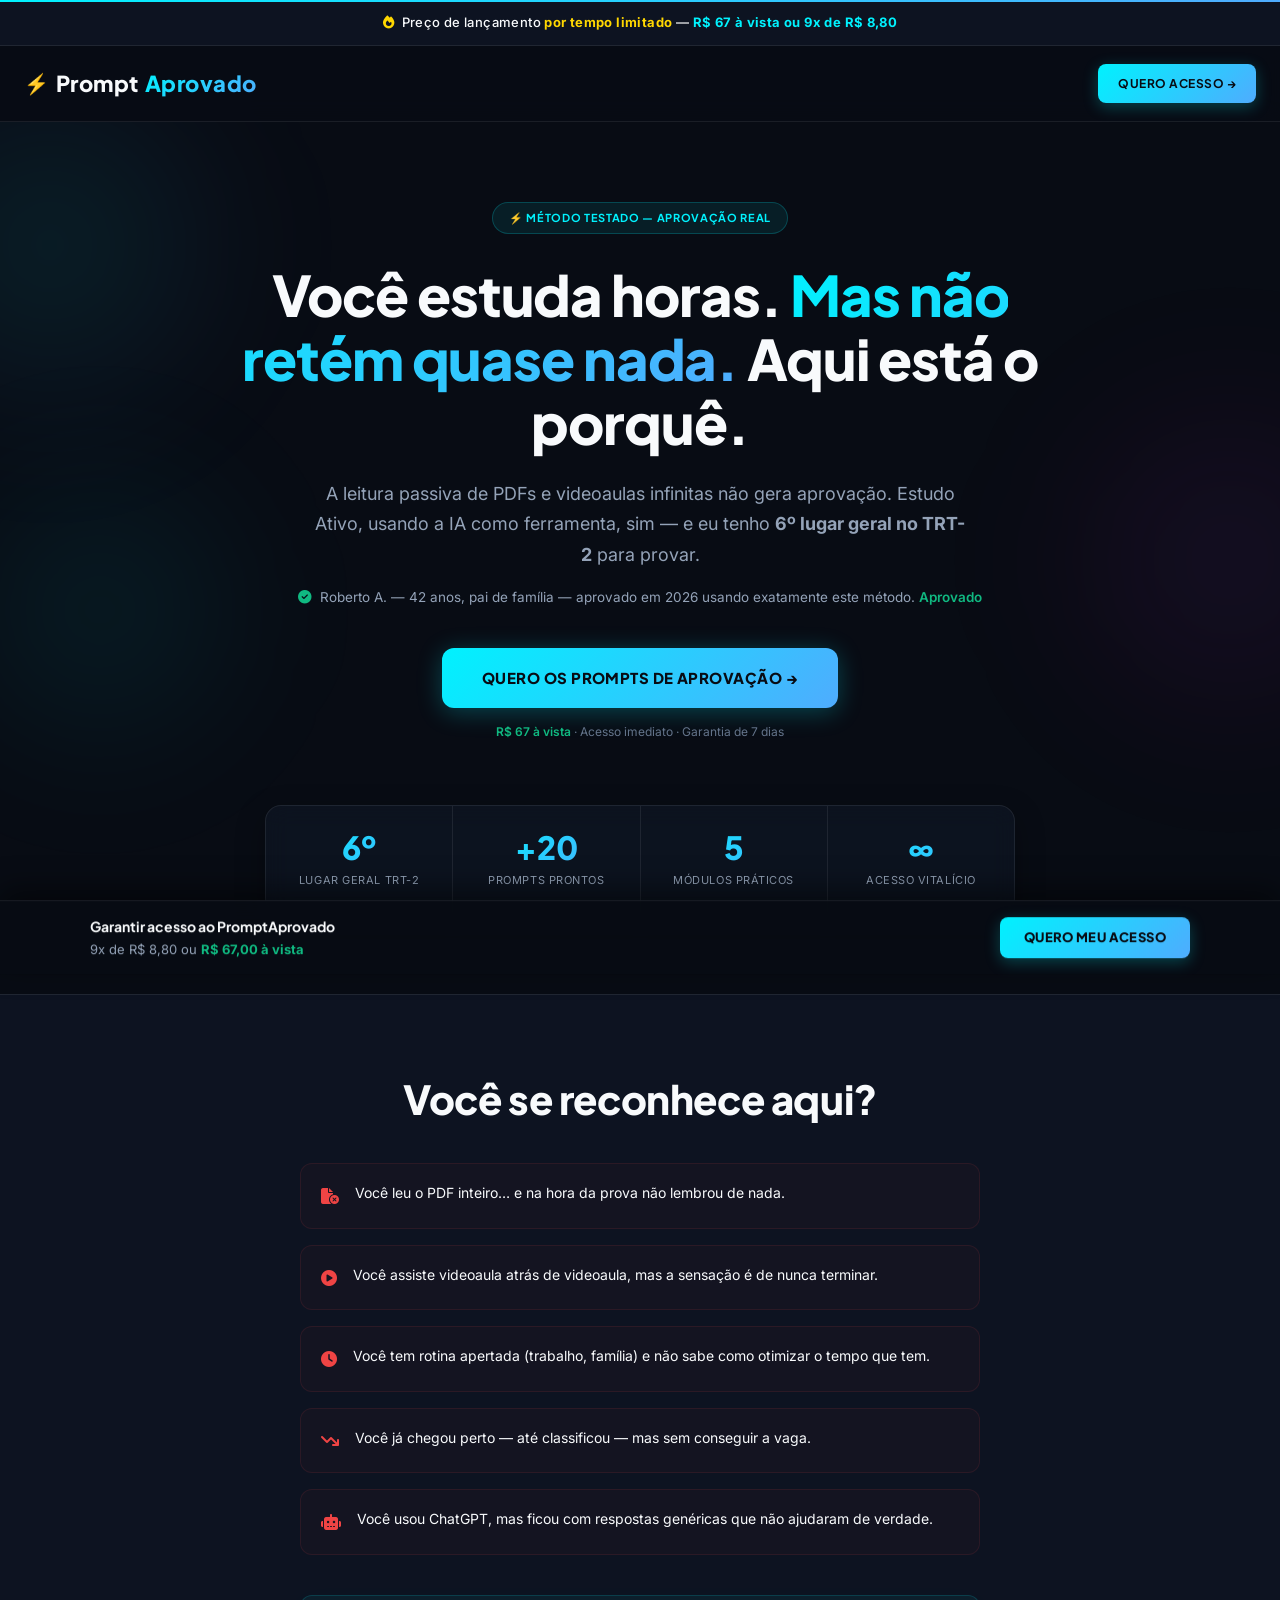
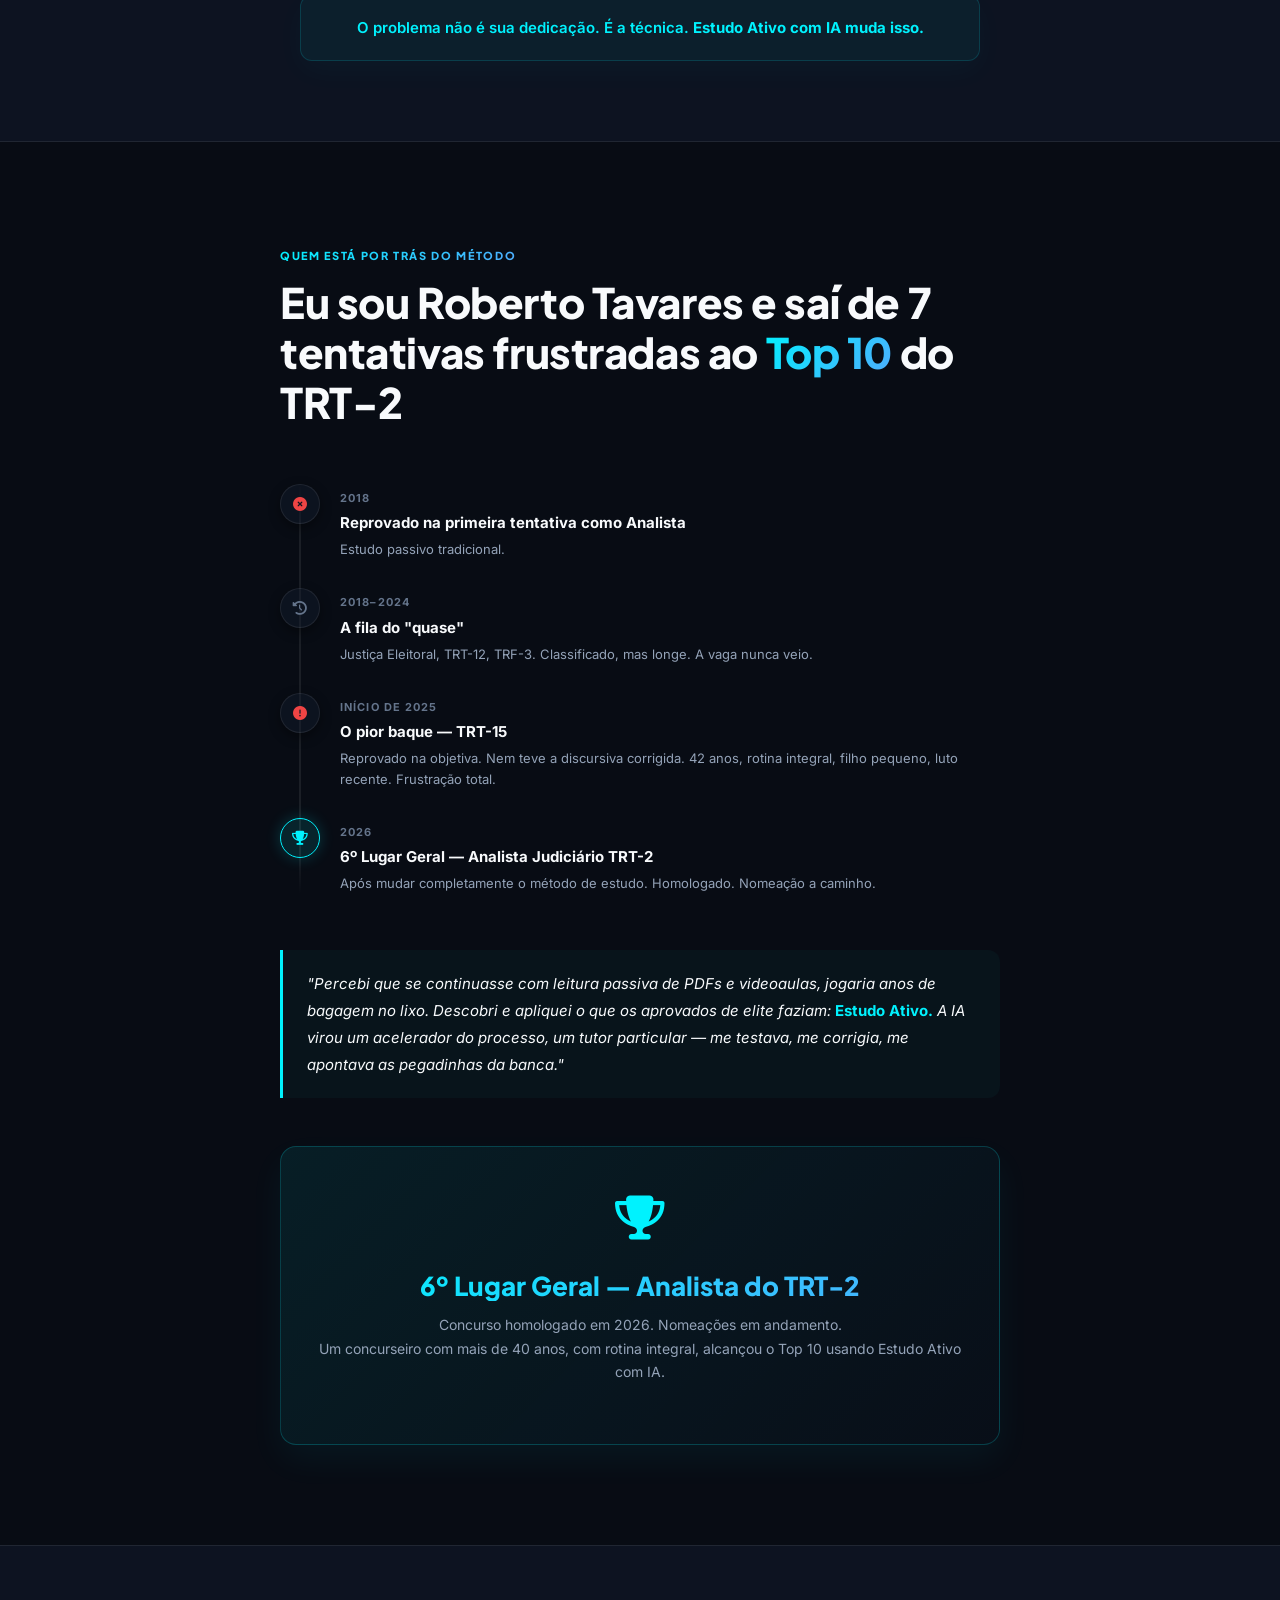
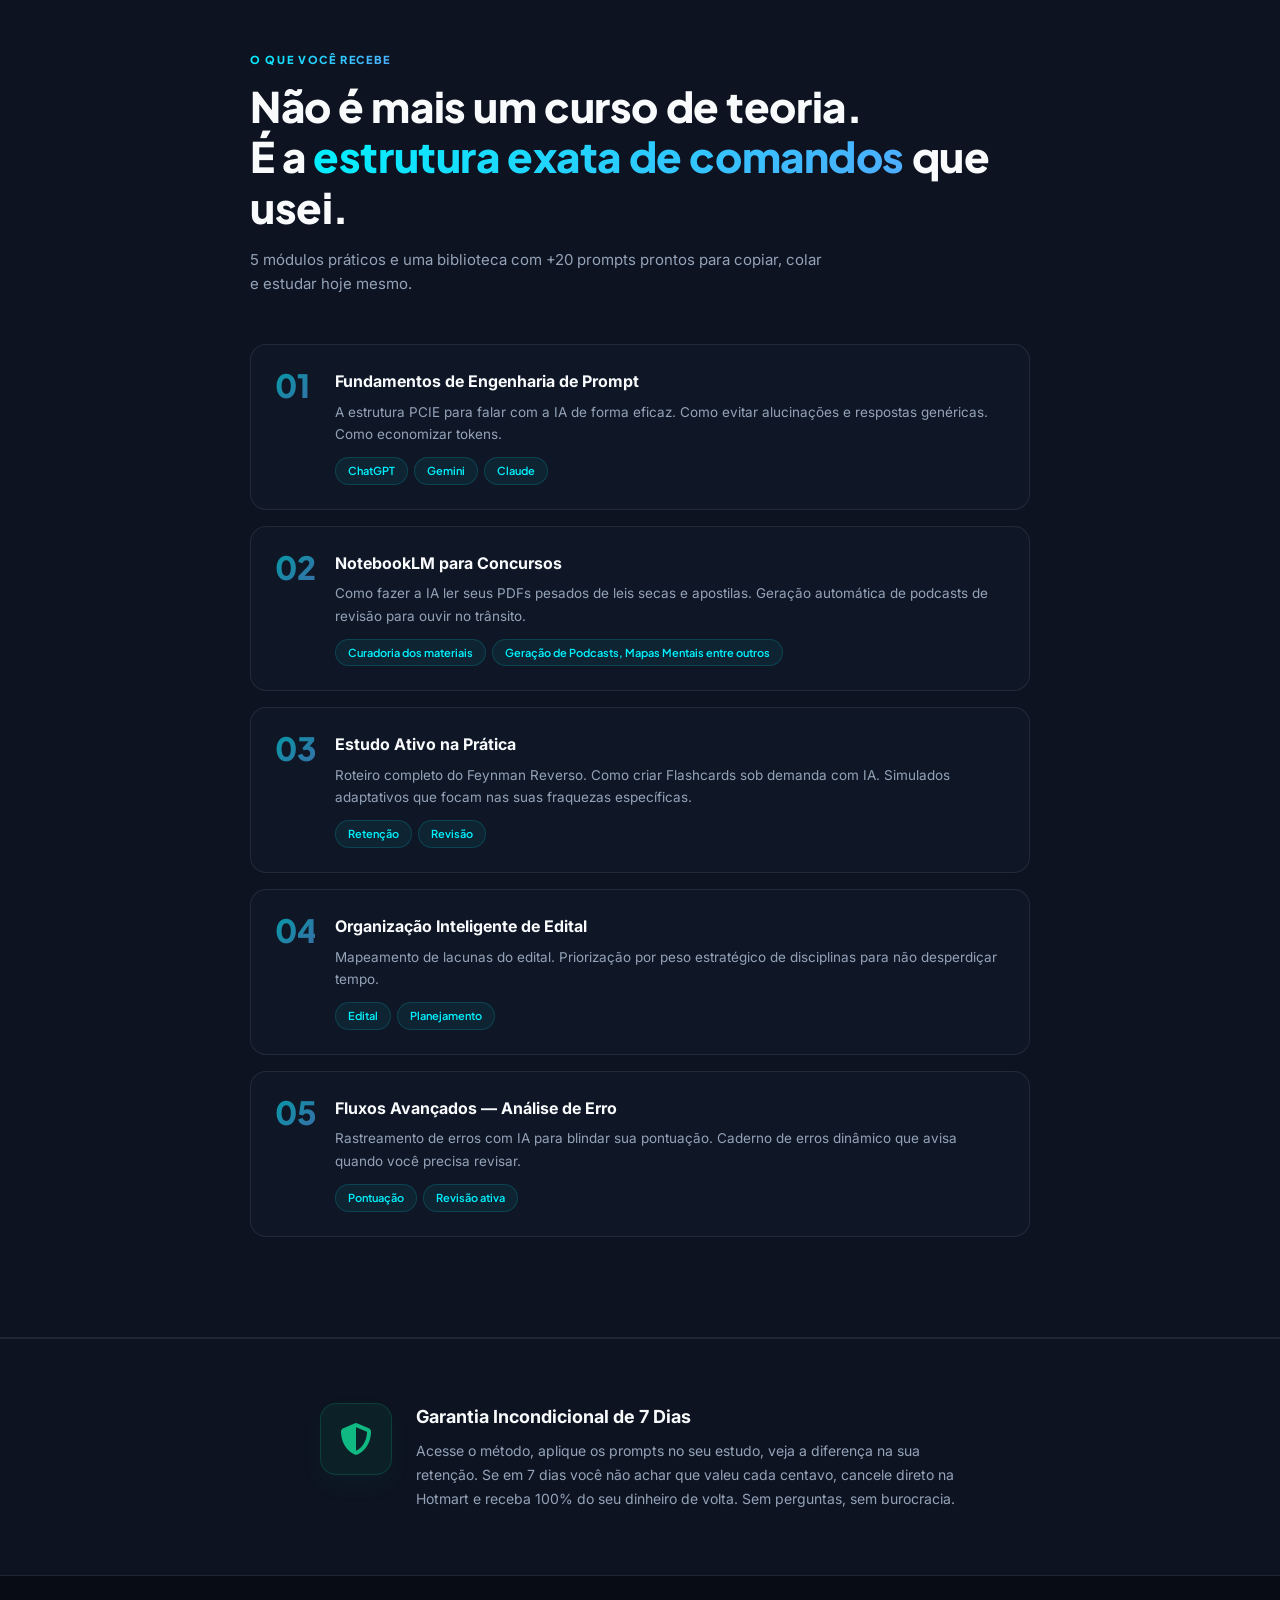
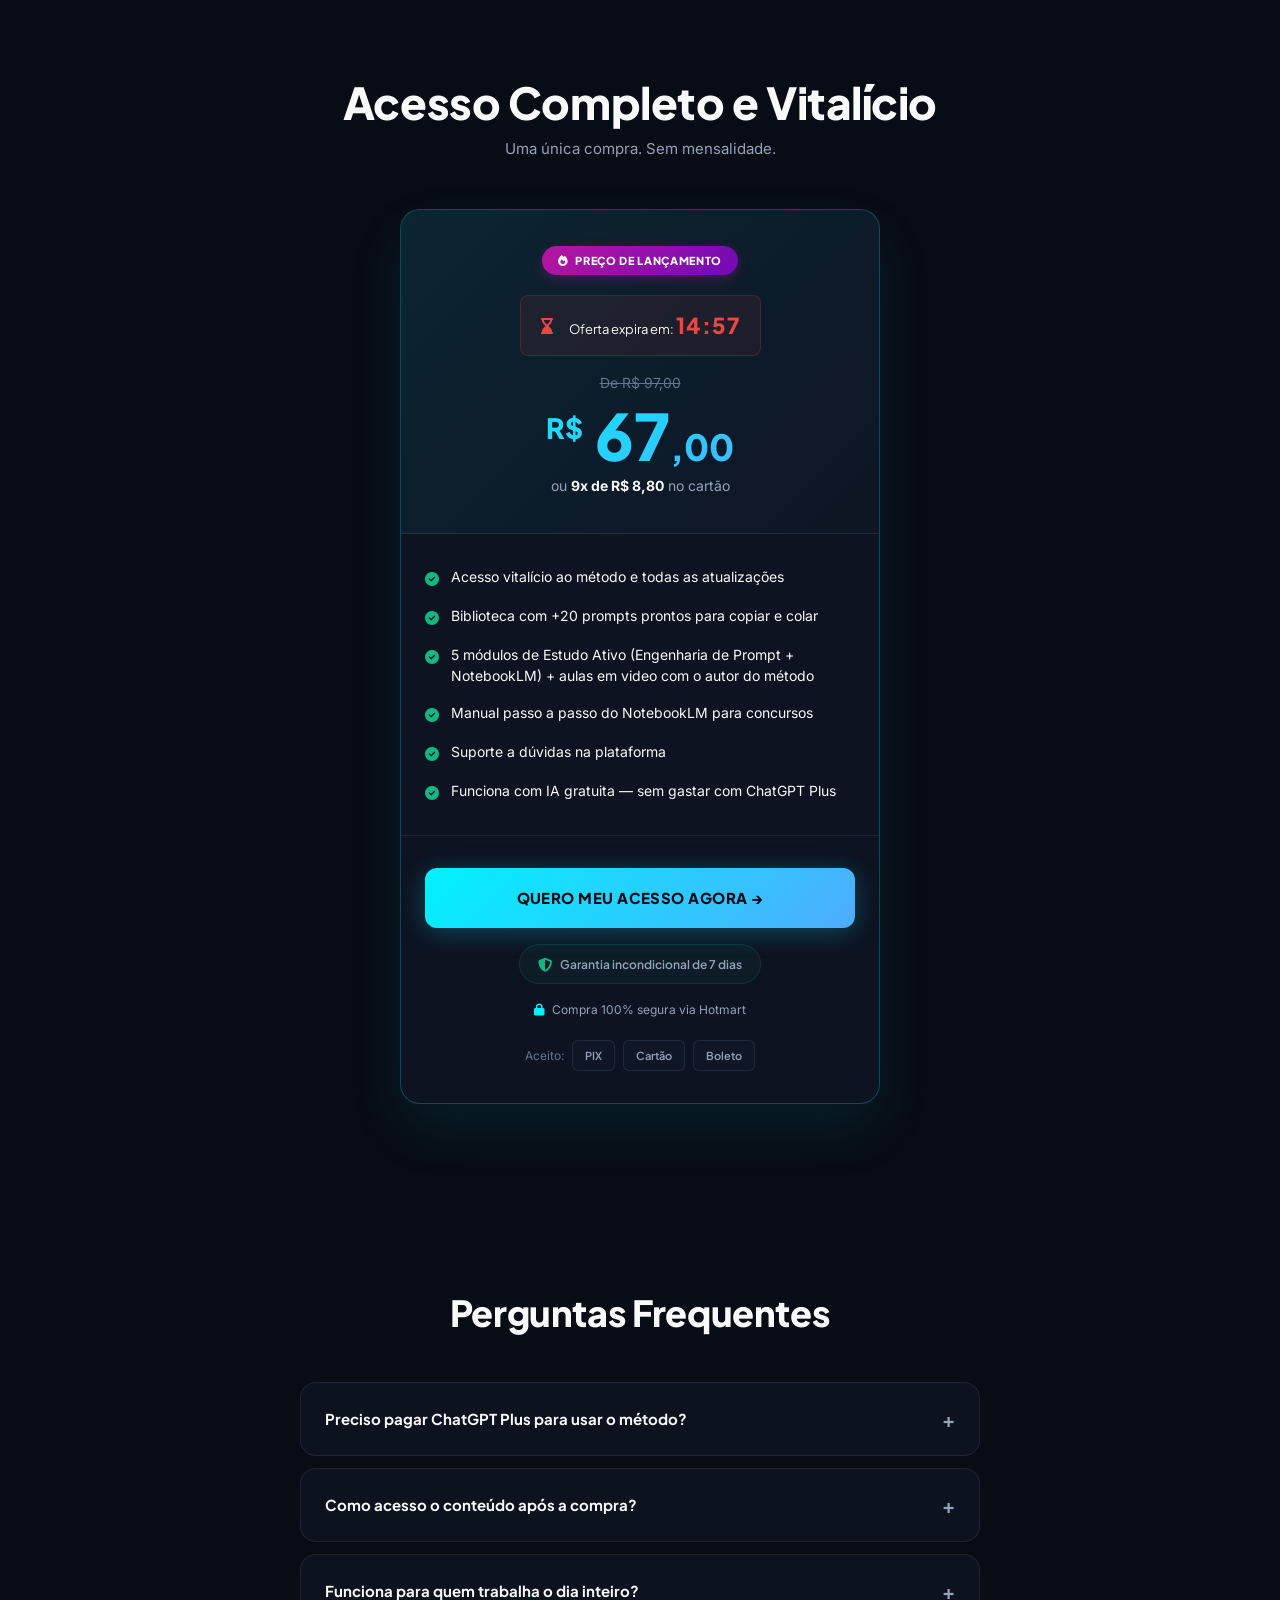
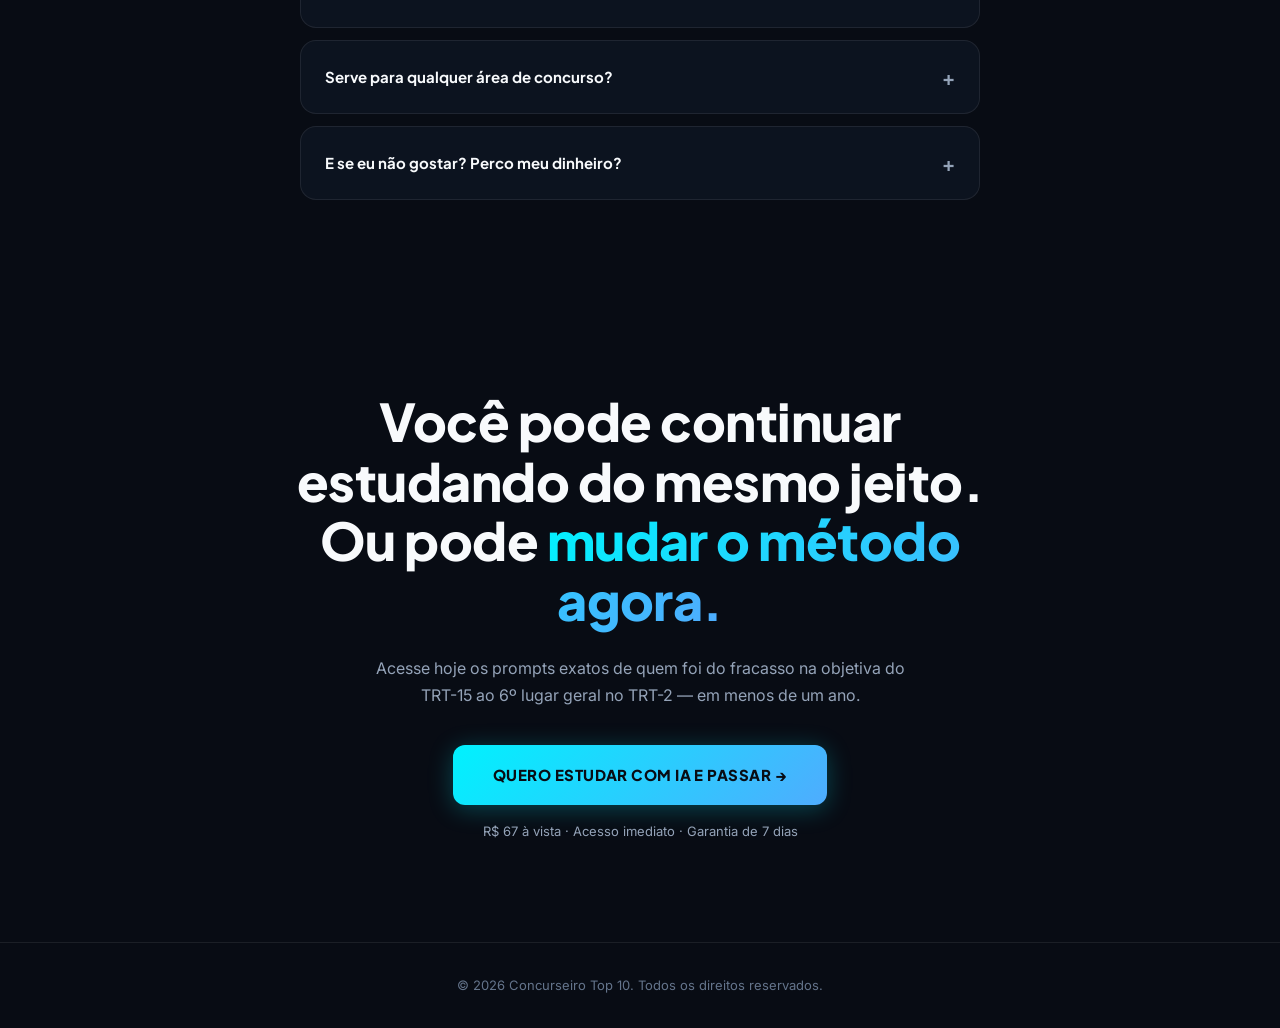
==== index.html @ 4c106081 "Ajustes" ====
<!DOCTYPE html>
<html lang="pt-BR">

<head>
    <meta charset="UTF-8">
    <meta name="viewport" content="width=device-width, initial-scale=1.0">
    <title>PromptAprovado | Engenharia de Prompt e NotebookLM para Concursos</title>
    <meta name="description"
        content="Descubra o método exato de Estudo Ativo com Inteligência Artificial que transformou um concurseiro comum de 42 anos em aprovado em 6º lugar no TRT-2. Comandos prontos de IA para copiar e colar.">

    <!-- Favicon / Meta properties -->
    <link rel="icon"
        href="data:image/svg+xml,<svg xmlns=%22http://www.w3.org/2000/svg%22 viewBox=%220 0 100 100%22><text y=%22.9em%22 font-size=%2290%22>⚡</text></svg>">

    <!-- FontAwesome CDN for elegant minimal icons -->
    <link rel="stylesheet" href="https://cdnjs.cloudflare.com/ajax/libs/font-awesome/6.4.0/css/all.min.css">

    <!-- Google Fonts: Plus Jakarta Sans and Inter matching index.html -->
    <link rel="preconnect" href="https://fonts.googleapis.com">
    <link rel="preconnect" href="https://fonts.gstatic.com" crossorigin>
    <link
        href="https://fonts.googleapis.com/css2?family=Plus+Jakarta+Sans:wght@300;400;500;600;700;800&family=Inter:wght@300;400;500;600;700&display=swap"
        rel="stylesheet">

    <!-- Meta Pixel Code -->
    <script>
        !function (f, b, e, v, n, t, s) {
            if (f.fbq) return; n = f.fbq = function () {
                n.callMethod ?
                    n.callMethod.apply(n, arguments) : n.queue.push(arguments)
            };
            if (!f._fbq) f._fbq = n; n.push = n; n.loaded = !0; n.version = '2.0';
            n.queue = []; t = b.createElement(e); t.async = !0;
            t.src = v; s = b.getElementsByTagName(e)[0];
            s.parentNode.insertBefore(t, s)
        }(window, document, 'script',
            'https://connect.facebook.net/en_US/fbevents.js');
        fbq('init', '990961440342976');
        fbq('track', 'PageView');
    </script>
    <noscript><img height="1" width="1" style="display:none"
            src="https://www.facebook.com/tr?id=990961440342976&ev=PageView&noscript=1" /></noscript>
    <!-- End Meta Pixel Code -->

    <style>
        :root {
            /* Identidade Visual de index.html */
            --bg: #080c14;
            --surface: #0d1321;
            --surface2: rgba(22, 30, 49, 0.4);
            --border: rgba(255, 255, 255, 0.08);

            --gold: #ffe259;
            --gold-dim: #ffa751;

            --accent: #00f2fe;
            --accent-blue: #4facfe;
            --accent-purple: #8a2be2;
            --accent-pink: #ff007f;
            --accent-gold: #ffd700;
            --accent-green: #10b981;
            --accent-red: #ef4444;

            --text: #f8fafc;
            --muted: #94a3b8;
            --muted-dark: #64748b;

            --green: #10b981;
            --danger: #ef4444;
            --r: 16px;

            /* Gradients */
            --gradient-primary: linear-gradient(135deg, #00f2fe 0%, #4facfe 100%);
            --gradient-secondary: linear-gradient(135deg, #b5179e 0%, #7209b7 100%);
            --gradient-gold: linear-gradient(135deg, #ffe259 0%, #ffa751 100%);
            --gradient-glow: linear-gradient(135deg, rgba(0, 242, 254, 0.15) 0%, rgba(138, 43, 226, 0.15) 100%);

            /* Typography */
            --font-headings: 'Plus Jakarta Sans', sans-serif;
            --font-body: 'Inter', sans-serif;
            --transition-smooth: all 0.3s cubic-bezier(0.4, 0, 0.2, 1);
        }

        *,
        *::before,
        *::after {
            box-sizing: border-box;
            margin: 0;
            padding: 0;
        }

        html {
            scroll-behavior: smooth;
        }

        body {
            background: var(--bg);
            color: var(--text);
            font-family: var(--font-body);
            font-size: 16px;
            line-height: 1.6;
            overflow-x: hidden;
            -webkit-font-smoothing: antialiased;
            -moz-osx-font-smoothing: grayscale;
        }

        /* ─── GLOW BLOBS ────────────────────── */
        .glow-blob {
            position: absolute;
            width: 400px;
            height: 400px;
            border-radius: 50%;
            background: radial-gradient(circle, rgba(0, 242, 254, 0.1) 0%, rgba(79, 172, 254, 0.04) 50%, transparent 100%);
            filter: blur(60px);
            z-index: -1;
            pointer-events: none;
        }

        .glow-blob-1 {
            top: 5%;
            left: -150px;
        }

        .glow-blob-2 {
            top: 40%;
            right: -150px;
            background: radial-gradient(circle, rgba(138, 43, 226, 0.1) 0%, rgba(255, 0, 127, 0.03) 50%, transparent 100%);
        }

        .glow-blob-3 {
            bottom: 10%;
            left: -100px;
            background: radial-gradient(circle, rgba(0, 242, 254, 0.08) 0%, transparent 70%);
        }

        /* ─── TOPBAR ─────────────────────────── */
        .topbar {
            background: var(--surface);
            color: var(--text);
            text-align: center;
            padding: 12px 16px;
            font-size: 13px;
            font-weight: 500;
            letter-spacing: 0.03em;
            border-bottom: 1px solid var(--border);
            position: relative;
        }

        .topbar::before {
            content: '';
            position: absolute;
            top: 0;
            left: 0;
            width: 100%;
            height: 2px;
            background: var(--gradient-primary);
        }

        .topbar span {
            color: var(--accent);
            font-weight: 700;
        }

        .topbar strong {
            color: var(--accent-gold);
        }

        /* ─── NAV ────────────────────────────── */
        nav {
            display: flex;
            align-items: center;
            justify-content: space-between;
            padding: 18px 24px;
            border-bottom: 1px solid var(--border);
            position: sticky;
            top: 0;
            background: rgba(8, 12, 20, 0.9);
            backdrop-filter: blur(12px);
            z-index: 100;
        }

        .logo {
            font-family: var(--font-headings);
            font-weight: 800;
            font-size: 22px;
            letter-spacing: 0.5px;
            color: var(--text);
            display: flex;
            align-items: center;
            gap: 6px;
        }

        .logo::before {
            content: '⚡';
            color: var(--accent);
            font-size: 20px;
        }

        .logo span {
            background: var(--gradient-primary);
            -webkit-background-clip: text;
            -webkit-text-fill-color: transparent;
        }

        .nav-cta {
            background: var(--gradient-primary);
            color: #080c14;
            font-size: 12px;
            font-weight: 700;
            padding: 10px 20px;
            border-radius: 8px;
            text-decoration: none;
            letter-spacing: 0.04em;
            transition: var(--transition-smooth);
            display: none;
            font-family: var(--font-headings);
            text-transform: uppercase;
            box-shadow: 0 4px 15px rgba(0, 242, 254, 0.25);
        }

        @media(min-width:600px) {
            .nav-cta {
                display: inline-block;
            }
        }

        .nav-cta:hover {
            transform: translateY(-1px);
            box-shadow: 0 6px 20px rgba(0, 242, 254, 0.4);
            filter: brightness(1.1);
        }

        /* ─── HERO ───────────────────────────── */
        .hero {
            position: relative;
            overflow: hidden;
            padding: 80px 24px 80px;
            text-align: center;
        }

        .hero h1,
        .pain h2,
        .story h2,
        .method h2,
        .pricing h2,
        .faq h2,
        .final-cta h2 {
            font-family: var(--font-headings);
            font-weight: 800;
            color: var(--text);
        }

        .hero h1 {
            font-size: clamp(32px, 5vw, 56px);
            line-height: 1.15;
            letter-spacing: -0.02em;
            max-width: 900px;
            margin: 0 auto 24px;
        }

        .hero h1 em {
            font-style: normal;
            background: var(--gradient-primary);
            -webkit-background-clip: text;
            -webkit-text-fill-color: transparent;
        }

        .hero-badge {
            display: inline-flex;
            align-items: center;
            gap: 8px;
            background: rgba(0, 242, 254, 0.08);
            border: 1px solid rgba(0, 242, 254, 0.2);
            border-radius: 100px;
            padding: 6px 16px;
            font-size: 11px;
            font-weight: 700;
            color: var(--accent);
            letter-spacing: 0.06em;
            text-transform: uppercase;
            margin-bottom: 28px;
            font-family: var(--font-headings);
        }

        .hero-sub {
            font-size: clamp(15px, 2.5vw, 18px);
            color: var(--muted);
            max-width: 650px;
            margin: 0 auto 16px;
            font-weight: 400;
            line-height: 1.7;
        }

        .hero-proof {
            font-size: 13.5px;
            color: var(--muted);
            margin-bottom: 40px;
            line-height: 1.6;
        }

        .hero-proof strong {
            color: var(--green);
            font-weight: 600;
        }

        .cta-primary {
            display: inline-block;
            background: var(--gradient-primary);
            color: #080c14;
            font-weight: 800;
            font-size: 15px;
            padding: 18px 40px;
            border-radius: 12px;
            text-decoration: none;
            letter-spacing: 0.03em;
            transition: var(--transition-smooth);
            box-shadow: 0 4px 25px rgba(0, 242, 254, 0.25);
            font-family: var(--font-headings);
            text-transform: uppercase;
        }

        .cta-primary:hover {
            transform: translateY(-2px);
            box-shadow: 0 8px 35px rgba(0, 242, 254, 0.45);
            filter: brightness(1.1);
        }

        .cta-sub {
            display: block;
            margin-top: 14px;
            font-size: 12px;
            color: var(--muted-dark);
        }

        .cta-sub .price-highlight {
            color: var(--green);
            font-weight: 600;
        }

        /* stats bar */
        .hero-stats {
            display: flex;
            justify-content: center;
            gap: 0;
            margin-top: 64px;
            border: 1px solid var(--border);
            border-radius: var(--r);
            background: var(--surface2);
            backdrop-filter: blur(12px);
            max-width: 750px;
            margin-inline: auto;
            overflow: hidden;
            box-shadow: 0 10px 30px rgba(0, 0, 0, 0.3);
        }

        .stat {
            flex: 1;
            padding: 24px 16px;
            text-align: center;
            border-right: 1px solid var(--border);
            transition: var(--transition-smooth);
        }

        .stat:hover {
            background: rgba(255, 255, 255, 0.02);
        }

        .stat:last-child {
            border-right: none;
        }

        .stat-num {
            font-family: var(--font-headings);
            font-weight: 800;
            font-size: 32px;
            background: var(--gradient-primary);
            -webkit-background-clip: text;
            -webkit-text-fill-color: transparent;
            line-height: 1.1;
            display: block;
        }

        .stat-label {
            font-size: 11px;
            color: var(--muted);
            margin-top: 6px;
            text-transform: uppercase;
            letter-spacing: 0.05em;
        }

        /* ─── DOR ────────────────────────────── */
        .pain {
            background: var(--surface);
            border-top: 1px solid var(--border);
            border-bottom: 1px solid var(--border);
            padding: 80px 24px;
            position: relative;
        }

        .pain-inner {
            max-width: 680px;
            margin: 0 auto;
        }

        .pain h2 {
            font-size: clamp(26px, 4.5vw, 40px);
            line-height: 1.2;
            margin-bottom: 40px;
            text-align: center;
            letter-spacing: -0.01em;
        }

        .pain-list {
            list-style: none;
            display: flex;
            flex-direction: column;
            gap: 16px;
            margin-bottom: 40px;
        }

        .pain-list li {
            display: flex;
            align-items: flex-start;
            gap: 16px;
            background: rgba(239, 68, 68, 0.03);
            border: 1px solid rgba(239, 68, 68, 0.1);
            border-radius: 12px;
            padding: 18px 20px;
            font-size: 14px;
            color: var(--text-secondary);
            line-height: 1.6;
            transition: var(--transition-smooth);
        }

        .pain-list li:hover {
            border-color: rgba(239, 68, 68, 0.25);
            background: rgba(239, 68, 68, 0.05);
            transform: translateX(4px);
        }

        .pain-list li .icon {
            font-size: 16px;
            flex-shrink: 0;
            margin-top: 2px;
        }

        .pain-transition {
            background: rgba(0, 242, 254, 0.05);
            border: 1px solid rgba(0, 242, 254, 0.15);
            border-radius: 12px;
            padding: 20px 24px;
            font-size: 15px;
            font-weight: 600;
            color: var(--accent);
            text-align: center;
            box-shadow: 0 10px 30px rgba(0, 242, 254, 0.03);
        }

        /* ─── STORY ──────────────────────────── */
        .story {
            padding: 100px 24px;
        }

        .section-label {
            font-size: 11px;
            font-weight: 800;
            letter-spacing: 0.15em;
            text-transform: uppercase;
            background: var(--gradient-primary);
            -webkit-background-clip: text;
            -webkit-text-fill-color: transparent;
            margin-bottom: 12px;
            display: inline-block;
            font-family: var(--font-headings);
        }

        .story-inner {
            max-width: 720px;
            margin: 0 auto;
        }

        .story h2 {
            font-size: clamp(26px, 5vw, 42px);
            line-height: 1.2;
            margin-bottom: 36px;
            letter-spacing: -0.01em;
        }

        .story h2 em {
            font-style: normal;
            background: var(--gradient-primary);
            -webkit-background-clip: text;
            -webkit-text-fill-color: transparent;
        }

        .story p {
            color: var(--muted);
            margin-bottom: 24px;
            line-height: 1.8;
            font-size: 15px;
        }

        .story p strong {
            color: var(--text);
        }

        blockquote {
            border-left: 3px solid var(--accent);
            padding: 20px 24px;
            background: rgba(0, 242, 254, 0.03);
            border-radius: 0 12px 12px 0;
            margin: 36px 0;
            font-style: italic;
            color: var(--text-secondary);
            font-size: 15px;
            line-height: 1.8;
        }

        blockquote strong {
            color: var(--accent);
            font-style: normal;
        }

        /* timeline */
        .timeline {
            margin: 56px 0;
            position: relative;
        }

        .timeline::before {
            content: '';
            position: absolute;
            left: 19px;
            top: 0;
            bottom: 0;
            width: 2px;
            background: linear-gradient(to bottom, transparent, var(--border) 10%, var(--border) 90%, transparent);
        }

        .tl-item {
            display: flex;
            gap: 20px;
            margin-bottom: 28px;
            align-items: flex-start;
        }

        .tl-dot {
            width: 40px;
            height: 40px;
            border-radius: 50%;
            border: 1px solid var(--border);
            background: var(--surface2);
            display: flex;
            align-items: center;
            justify-content: center;
            font-size: 14px;
            flex-shrink: 0;
            z-index: 1;
            box-shadow: 0 4px 12px rgba(0, 0, 0, 0.4);
            transition: var(--transition-smooth);
        }

        .tl-dot.win {
            border-color: var(--accent);
            background: rgba(0, 242, 254, 0.1);
            box-shadow: 0 0 15px rgba(0, 242, 254, 0.2);
        }

        .tl-body {
            padding-top: 6px;
        }

        .tl-year {
            font-size: 11px;
            color: var(--muted-dark);
            text-transform: uppercase;
            letter-spacing: 0.1em;
            margin-bottom: 4px;
            font-weight: 700;
        }

        .tl-title {
            font-weight: 700;
            font-size: 15px;
            margin-bottom: 4px;
            color: var(--text);
        }

        .tl-desc {
            font-size: 13px;
            color: var(--muted);
            line-height: 1.6;
        }

        /* result card */
        .result-card {
            background: linear-gradient(135deg, rgba(0, 242, 254, 0.08), rgba(79, 172, 254, 0.02));
            border: 1px solid rgba(0, 242, 254, 0.2);
            border-radius: var(--r);
            padding: 36px 28px;
            text-align: center;
            margin-top: 48px;
            box-shadow: 0 15px 35px rgba(0, 242, 254, 0.05);
        }

        .result-card .trophy-large {
            font-size: 44px;
            display: block;
            margin-bottom: 16px;
        }

        .result-card h3 {
            font-family: var(--font-headings);
            font-weight: 800;
            font-size: 26px;
            background: var(--gradient-primary);
            -webkit-background-clip: text;
            -webkit-text-fill-color: transparent;
            line-height: 1.2;
            margin-bottom: 12px;
        }

        .result-card p {
            color: var(--muted);
            font-size: 14px;
            line-height: 1.7;
        }

        /* ─── METHOD ─────────────────────────── */
        .method {
            padding: 100px 24px;
            background: var(--surface);
            border-top: 1px solid var(--border);
            border-bottom: 1px solid var(--border);
        }

        .method-inner {
            max-width: 780px;
            margin: 0 auto;
        }

        .method h2 {
            font-size: clamp(26px, 5vw, 42px);
            margin-bottom: 16px;
            line-height: 1.2;
            letter-spacing: -0.01em;
        }

        .method h2 em {
            font-style: normal;
            background: var(--gradient-primary);
            -webkit-background-clip: text;
            -webkit-text-fill-color: transparent;
        }

        .method-sub {
            color: var(--muted);
            font-size: 15px;
            margin-bottom: 48px;
            max-width: 580px;
            line-height: 1.6;
        }

        /* feynman demo */
        .chat-demo {
            border: 1px solid var(--border);
            border-radius: var(--r);
            overflow: hidden;
            margin-bottom: 56px;
            box-shadow: 0 20px 45px rgba(0, 0, 0, 0.4);
            background: var(--bg);
        }

        .chat-header {
            background: var(--surface2);
            border-bottom: 1px solid var(--border);
            padding: 14px 20px;
            font-size: 12px;
            font-weight: 600;
            color: var(--muted);
            display: flex;
            align-items: center;
            gap: 8px;
        }

        .chat-dot {
            width: 8px;
            height: 8px;
            border-radius: 50%;
            background: var(--green);
            box-shadow: 0 0 8px var(--green);
        }

        .chat-body {
            padding: 24px;
            display: flex;
            flex-direction: column;
            gap: 16px;
        }

        .msg {
            max-width: 85%;
        }

        .msg-user {
            align-self: flex-end;
        }

        .msg-ai {
            align-self: flex-start;
        }

        .msg-label {
            font-size: 10px;
            color: var(--muted-dark);
            margin-bottom: 6px;
            text-transform: uppercase;
            letter-spacing: 0.08em;
            font-weight: 700;
        }

        .msg-user .msg-label {
            text-align: right;
        }

        .msg-bubble {
            border-radius: 12px;
            padding: 14px 18px;
            font-size: 13px;
            line-height: 1.7;
        }

        .msg-user .msg-bubble {
            background: linear-gradient(135deg, rgba(0, 242, 254, 0.12) 0%, rgba(79, 172, 254, 0.03) 100%);
            border: 1px solid rgba(0, 242, 254, 0.25);
            color: var(--text);
        }

        .msg-ai .msg-bubble {
            background: var(--surface2);
            border: 1px solid var(--border);
            color: var(--text-secondary);
        }

        .msg-ai .msg-bubble .alert {
            color: var(--accent-gold);
            font-weight: 700;
            display: block;
            margin-top: 10px;
        }

        /* modules grid */
        .modules {
            display: flex;
            flex-direction: column;
            gap: 16px;
        }

        .module-card {
            border: 1px solid var(--border);
            border-radius: var(--r);
            padding: 24px;
            background: var(--surface2);
            display: flex;
            gap: 20px;
            align-items: flex-start;
            transition: var(--transition-smooth);
        }

        .module-card:hover {
            border-color: rgba(0, 242, 254, 0.3);
            transform: translateY(-2px);
            box-shadow: 0 12px 25px rgba(0, 242, 254, 0.05);
        }

        .mod-num {
            font-family: var(--font-headings);
            font-weight: 800;
            font-size: 32px;
            background: var(--gradient-primary);
            -webkit-background-clip: text;
            -webkit-text-fill-color: transparent;
            opacity: 0.6;
            line-height: 1;
            flex-shrink: 0;
            width: 40px;
        }

        .mod-title {
            font-weight: 700;
            font-size: 16px;
            margin-bottom: 6px;
            color: var(--text);
        }

        .mod-desc {
            font-size: 13.5px;
            color: var(--muted);
            line-height: 1.65;
        }

        .mod-tags {
            display: flex;
            flex-wrap: wrap;
            gap: 6px;
            margin-top: 12px;
        }

        .tag {
            font-size: 11px;
            padding: 4px 12px;
            border-radius: 100px;
            background: rgba(0, 242, 254, 0.06);
            border: 1px solid rgba(0, 242, 254, 0.15);
            color: var(--accent);
            font-family: var(--font-headings);
            font-weight: 600;
        }

        /* ─── PRICING ────────────────────────── */
        .pricing {
            padding: 100px 24px;
            text-align: center;
        }

        .pricing h2 {
            font-size: clamp(28px, 5vw, 44px);
            margin-bottom: 8px;
            line-height: 1.2;
            letter-spacing: -0.01em;
        }

        .pricing-sub {
            color: var(--muted);
            font-size: 15px;
            margin-bottom: 48px;
        }

        .pricing-card {
            max-width: 480px;
            margin: 0 auto;
            background: var(--surface);
            border: 1px solid rgba(0, 242, 254, 0.25);
            border-radius: 20px;
            overflow: hidden;
            box-shadow: 0 25px 60px rgba(0, 242, 254, 0.08);
        }

        .pricing-header {
            background: linear-gradient(135deg, rgba(0, 242, 254, 0.08) 0%, rgba(79, 172, 254, 0.01) 100%);
            padding: 36px 24px;
            border-bottom: 1px solid var(--border);
        }

        .pricing-tag {
            display: inline-block;
            background: var(--gradient-secondary);
            color: #fff;
            font-size: 11px;
            font-weight: 800;
            padding: 6px 16px;
            border-radius: 100px;
            letter-spacing: 0.06em;
            text-transform: uppercase;
            margin-bottom: 20px;
            font-family: var(--font-headings);
            box-shadow: 0 4px 12px rgba(181, 23, 158, 0.3);
        }

        .price-main {
            font-family: var(--font-headings);
            font-weight: 800;
            font-size: 64px;
            background: var(--gradient-primary);
            -webkit-background-clip: text;
            -webkit-text-fill-color: transparent;
            line-height: 1;
            margin: 8px 0;
        }

        .price-main sup {
            font-size: 28px;
            vertical-align: super;
        }

        .price-main .cents {
            font-size: 36px;
        }

        .price-old {
            font-size: 14px;
            color: var(--muted-dark);
            text-decoration: line-through;
            margin-bottom: 4px;
        }

        .price-installments {
            font-size: 14px;
            color: var(--muted);
            margin-top: 8px;
        }

        .price-installments strong {
            color: var(--text);
            font-weight: 700;
        }

        .pricing-features {
            padding: 32px 24px;
            text-align: left;
            border-bottom: 1px solid var(--border);
        }

        .feat-item {
            display: flex;
            align-items: flex-start;
            gap: 12px;
            font-size: 14px;
            margin-bottom: 16px;
            color: var(--text-secondary);
            line-height: 1.5;
        }

        .feat-item:last-child {
            margin-bottom: 0;
        }

        .feat-icon {
            color: var(--green);
            font-size: 14px;
            flex-shrink: 0;
            margin-top: 2px;
        }

        .pricing-footer {
            padding: 32px 24px;
        }

        .cta-block {
            display: flex;
            flex-direction: column;
            align-items: center;
            gap: 16px;
        }

        .guarantee-pill {
            display: flex;
            align-items: center;
            gap: 8px;
            font-size: 12px;
            color: var(--muted);
            padding: 8px 18px;
            background: rgba(16, 185, 129, 0.06);
            border: 1px solid rgba(16, 185, 129, 0.15);
            border-radius: 100px;
            font-family: var(--font-headings);
            font-weight: 600;
        }

        .guarantee-pill .g-icon {
            font-size: 14px;
        }

        .payment-methods {
            display: flex;
            align-items: center;
            justify-content: center;
            gap: 8px;
            margin-top: 20px;
            font-size: 12px;
            color: var(--muted-dark);
        }

        .pm-chip {
            background: var(--surface2);
            border: 1px solid var(--border);
            padding: 6px 12px;
            border-radius: 6px;
            font-size: 11px;
            color: var(--muted);
            font-family: var(--font-headings);
            font-weight: 600;
        }

        /* guarantee section */
        .guarantee {
            background: var(--surface);
            border-top: 1px solid var(--border);
            border-bottom: 1px solid var(--border);
            padding: 64px 24px;
            position: relative;
        }

        .guarantee-inner {
            max-width: 640px;
            margin: 0 auto;
            display: flex;
            gap: 24px;
            align-items: flex-start;
        }

        .g-badge {
            background: rgba(16, 185, 129, 0.08);
            border: 1px solid rgba(16, 185, 129, 0.2);
            border-radius: 16px;
            width: 72px;
            height: 72px;
            display: flex;
            align-items: center;
            justify-content: center;
            font-size: 32px;
            flex-shrink: 0;
            box-shadow: 0 10px 25px rgba(16, 185, 129, 0.05);
        }

        .guarantee-inner h3 {
            font-weight: 700;
            font-size: 18px;
            margin-bottom: 8px;
            color: var(--text);
        }

        .guarantee-inner p {
            color: var(--muted);
            font-size: 14px;
            line-height: 1.7;
        }

        @media(max-width:500px) {
            .guarantee-inner {
                flex-direction: column;
                align-items: center;
                text-align: center;
            }
        }

        /* ─── FAQ ────────────────────────────── */
        .faq {
            padding: 80px 24px;
        }

        .faq-inner {
            max-width: 680px;
            margin: 0 auto;
        }

        .faq h2 {
            font-size: clamp(26px, 4.5vw, 36px);
            margin-bottom: 40px;
            text-align: center;
            letter-spacing: -0.01em;
        }

        details {
            border: 1px solid var(--border);
            border-radius: var(--r);
            margin-bottom: 12px;
            background: var(--surface2);
            overflow: hidden;
            transition: var(--transition-smooth);
        }

        details:hover {
            border-color: rgba(0, 242, 254, 0.25);
        }

        summary {
            padding: 20px 24px;
            cursor: pointer;
            font-weight: 700;
            font-size: 15px;
            list-style: none;
            display: flex;
            justify-content: space-between;
            align-items: center;
            gap: 12px;
            user-select: none;
            font-family: var(--font-headings);
            color: var(--text);
        }

        summary::-webkit-details-marker {
            display: none;
        }

        summary::after {
            content: '+';
            font-size: 20px;
            color: var(--muted);
            flex-shrink: 0;
            transition: transform 0.3s ease;
        }

        details[open] summary::after {
            content: '−';
            color: var(--accent);
        }

        details p {
            padding: 0 24px 20px;
            font-size: 14px;
            color: var(--muted);
            line-height: 1.75;
        }

        /* ─── FINAL CTA ──────────────────────── */
        .final-cta {
            padding: 100px 24px;
            text-align: center;
            position: relative;
            overflow: hidden;
        }

        .final-cta h2 {
            font-size: clamp(28px, 6vw, 52px);
            line-height: 1.15;
            max-width: 800px;
            margin: 0 auto 24px;
            letter-spacing: -0.01em;
        }

        .final-cta h2 em {
            font-style: normal;
            background: var(--gradient-primary);
            -webkit-background-clip: text;
            -webkit-text-fill-color: transparent;
        }

        .final-cta p {
            max-width: 550px;
            margin: 0 auto 36px;
            color: var(--muted);
            font-size: 16px;
            line-height: 1.7;
        }

        /* ─── FOOTER ─────────────────────────── */
        footer {
            border-top: 1px solid var(--border);
            padding: 32px 24px;
            text-align: center;
            font-size: 13px;
            color: var(--muted-dark);
        }

        /* ─── TIMER ──────────────────────────── */
        .timer-bar {
            background: rgba(239, 68, 68, 0.08);
            border: 1px solid rgba(239, 68, 68, 0.2);
            border-radius: 8px;
            padding: 12px 20px;
            display: inline-flex;
            align-items: center;
            justify-content: center;
            gap: 12px;
            font-size: 13px;
            margin-bottom: 24px;
            flex-wrap: wrap;
            text-align: center;
            font-family: var(--font-headings);
        }

        .timer-bar .fire {
            font-size: 16px;
            display: flex;
            align-items: center;
        }

        .timer-bar strong {
            color: var(--danger);
        }

        #countdown {
            font-family: var(--font-headings);
            font-weight: 800;
            font-size: 22px;
            letter-spacing: 1px;
            color: var(--danger);
        }

        /* responsive */
        @media(max-width:600px) {
            .hero-stats {
                flex-direction: column;
            }

            .stat {
                border-right: none;
                border-bottom: 1px solid var(--border);
            }

            .stat:last-child {
                border-bottom: none;
            }
        }

        /* Sticky Bottom CTA */
        .sticky-cta {
            position: fixed;
            bottom: 0;
            left: 0;
            right: 0;
            background: rgba(8, 12, 20, 0.95);
            backdrop-filter: blur(12px);
            border-top: 1px solid var(--border);
            padding: 14px 24px;
            z-index: 99;
            transform: translateY(100%);
            transition: var(--transition-smooth);
            box-shadow: 0 -10px 30px rgba(0, 0, 0, 0.5);
        }

        .sticky-cta.visible {
            transform: translateY(0);
        }

        .sticky-cta-layout {
            max-width: 1100px;
            margin: 0 auto;
            display: flex;
            align-items: center;
            justify-content: space-between;
            gap: 20px;
        }

        .sticky-cta-info {
            display: flex;
            flex-direction: column;
            gap: 2px;
        }

        .sticky-title {
            font-family: var(--font-headings);
            font-size: 14px;
            font-weight: 700;
            color: var(--text);
        }

        .sticky-price {
            font-size: 13px;
            color: var(--muted);
        }

        .sticky-price strong {
            color: var(--green);
        }

        .sticky-btn {
            background: var(--gradient-primary);
            color: #080c14;
            font-size: 13px;
            font-weight: 800;
            padding: 10px 24px;
            border-radius: 8px;
            text-decoration: none;
            letter-spacing: 0.03em;
            transition: var(--transition-smooth);
            font-family: var(--font-headings);
            text-transform: uppercase;
            box-shadow: 0 4px 15px rgba(0, 242, 254, 0.25);
            text-align: center;
        }

        .sticky-btn:hover {
            transform: translateY(-1px);
            box-shadow: 0 6px 20px rgba(0, 242, 254, 0.4);
            filter: brightness(1.1);
        }

        @media (max-width: 768px) {
            .sticky-cta {
                padding: 12px 16px;
            }
            .sticky-cta-layout {
                flex-direction: row;
                align-items: center;
                justify-content: space-between;
            }
            .sticky-title {
                font-size: 12px;
            }
            .sticky-price {
                font-size: 11px;
            }
            .sticky-btn {
                padding: 8px 16px;
                font-size: 12px;
            }
        }

        @media (max-width: 480px) {
            .sticky-cta-layout {
                flex-direction: column;
                gap: 10px;
                text-align: center;
            }
            .sticky-cta-info {
                align-items: center;
            }
            .sticky-btn {
                width: 100%;
            }
        }
    </style>
</head>

<body>

    <!-- Background Glow Elements -->
    <div class="glow-blob glow-blob-1"></div>
    <div class="glow-blob glow-blob-2"></div>
    <div class="glow-blob glow-blob-3"></div>

    <!-- TOPBAR -->
    <div class="topbar">
        <i class="fa-solid fa-fire" style="color: var(--accent-gold); margin-right: 4px;"></i> Preço de lançamento
        <strong>por tempo limitado</strong> — <span>R$ 67 à vista ou 9x de R$ 8,80</span>
    </div>

    <!-- NAV -->
    <nav>
        <div class="logo">Prompt<span>Aprovado</span></div>
        <a href="https://go.hotmart.com/B105991515E" class="nav-cta" target="_blank" rel="noopener"
            onclick="fbq('track', 'InitiateCheckout');">QUERO ACESSO →</a>
    </nav>

    <!-- HERO -->
    <section class="hero">
        <div class="hero-badge">⚡ Método Testado — Aprovação Real</div>
        <h1>Você estuda horas. <em>Mas não retém quase nada.</em> Aqui está o porquê.</h1>
        <p class="hero-sub">
            A leitura passiva de PDFs e videoaulas infinitas não gera aprovação.
            Estudo Ativo, usando a IA como ferramenta, sim — e eu tenho <strong>6º lugar geral no TRT-2</strong> para
            provar.
        </p>
        <p class="hero-proof">
            <i class="fa-solid fa-circle-check" style="color: var(--accent-green); margin-right: 4px;"></i> Roberto A. —
            42 anos, pai de família — aprovado em 2026 usando exatamente este método. <strong>Aprovado</strong>
        </p>

        <a href="https://go.hotmart.com/B105991515E" class="cta-primary" target="_blank" rel="noopener"
            onclick="fbq('track', 'InitiateCheckout');">
            QUERO OS PROMPTS DE APROVAÇÃO →
        </a>
        <span class="cta-sub">
            <span class="price-highlight">R$ 67 à vista</span> · Acesso imediato · Garantia de 7 dias
        </span>

        <div class="hero-stats">
            <div class="stat">
                <span class="stat-num">6º</span>
                <div class="stat-label">Lugar Geral TRT-2</div>
            </div>
            <div class="stat">
                <span class="stat-num">+20</span>
                <div class="stat-label">Prompts Prontos</div>
            </div>
            <div class="stat">
                <span class="stat-num">5</span>
                <div class="stat-label">Módulos Práticos</div>
            </div>
            <div class="stat">
                <span class="stat-num">∞</span>
                <div class="stat-label">Acesso Vitalício</div>
            </div>
        </div>
    </section>

    <!-- DOR -->
    <section class="pain">
        <div class="pain-inner">
            <h2>Você se reconhece aqui?</h2>
            <ul class="pain-list">
                <li><span class="icon"><i class="fa-solid fa-file-circle-xmark"
                            style="color: var(--accent-red);"></i></span> Você leu o PDF inteiro… e na hora da prova não
                    lembrou de nada.</li>
                <li><span class="icon"><i class="fa-solid fa-circle-play" style="color: var(--accent-red);"></i></span>
                    Você assiste videoaula atrás de videoaula, mas a sensação é de nunca terminar.</li>
                <li><span class="icon"><i class="fa-solid fa-clock" style="color: var(--accent-red);"></i></span> Você
                    tem rotina apertada (trabalho, família) e não sabe como otimizar o tempo que tem.</li>
                <li><span class="icon"><i class="fa-solid fa-arrow-trend-down"
                            style="color: var(--accent-red);"></i></span> Você já chegou perto — até classificou — mas
                    sem conseguir a vaga.</li>
                <li><span class="icon"><i class="fa-solid fa-robot" style="color: var(--accent-red);"></i></span> Você
                    usou ChatGPT, mas ficou com respostas genéricas que não ajudaram de verdade.</li>
            </ul>
            <div class="pain-transition">
                O problema não é sua dedicação. É a técnica. <strong>Estudo Ativo com IA muda isso.</strong>
            </div>
        </div>
    </section>

    <!-- STORY -->
    <section class="story">
        <div class="story-inner">
            <span class="section-label">Quem está por trás do método</span>
            <h2>Eu sou Roberto Tavares e saí de 7 tentativas frustradas ao <em>Top 10</em> do TRT-2</h2>

            <div class="timeline">
                <div class="tl-item">
                    <div class="tl-dot"><i class="fa-solid fa-circle-xmark" style="color: var(--accent-red);"></i></div>
                    <div class="tl-body">
                        <div class="tl-year">2018</div>
                        <div class="tl-title">Reprovado na primeira tentativa como Analista</div>
                        <div class="tl-desc">Estudo passivo tradicional.</div>
                    </div>
                </div>
                <div class="tl-item">
                    <div class="tl-dot"><i class="fa-solid fa-clock-rotate-left" style="color: var(--muted-dark);"></i>
                    </div>
                    <div class="tl-body">
                        <div class="tl-year">2018–2024</div>
                        <div class="tl-title">A fila do "quase"</div>
                        <div class="tl-desc">Justiça Eleitoral, TRT-12, TRF-3. Classificado, mas longe. A vaga nunca
                            veio.</div>
                    </div>
                </div>
                <div class="tl-item">
                    <div class="tl-dot"><i class="fa-solid fa-circle-exclamation" style="color: var(--accent-red);"></i>
                    </div>
                    <div class="tl-body">
                        <div class="tl-year">Início de 2025</div>
                        <div class="tl-title">O pior baque — TRT-15</div>
                        <div class="tl-desc">Reprovado na objetiva. Nem teve a discursiva corrigida. 42 anos, rotina
                            integral, filho pequeno, luto recente. Frustração total.</div>
                    </div>
                </div>
                <div class="tl-item">
                    <div class="tl-dot win"><i class="fa-solid fa-trophy" style="color: var(--accent);"></i></div>
                    <div class="tl-body">
                        <div class="tl-year">2026</div>
                        <div class="tl-title">6º Lugar Geral — Analista Judiciário TRT-2</div>
                        <div class="tl-desc">Após mudar completamente o método de estudo. Homologado. Nomeação a
                            caminho.</div>
                    </div>
                </div>
            </div>

            <blockquote>
                "Percebi que se continuasse com leitura passiva de PDFs e videoaulas, jogaria anos de bagagem no lixo.
                Descobri e apliquei o que os aprovados de elite faziam: <strong>Estudo Ativo.</strong>
                A IA virou um acelerador do processo, um tutor particular — me testava, me corrigia, me apontava as
                pegadinhas da banca."
            </blockquote>

            <div class="result-card">
                <span class="trophy-large"><i class="fa-solid fa-trophy" style="color: var(--accent);"></i></span>
                <h3>6º Lugar Geral — Analista do TRT-2</h3>
                <p>Concurso homologado em 2026. Nomeações em andamento.<br>
                    Um concurseiro com mais de 40 anos, com rotina integral, alcançou o Top 10 usando Estudo Ativo com
                    IA.</p>
            </div>
        </div>
    </section>

    <!-- METHOD -->
    <section class="method">
        <div class="method-inner">
            <span class="section-label">O que você recebe</span>
            <h2>Não é mais um curso de teoria.<br>É a <em>estrutura exata de comandos</em> que usei.</h2>
            <p class="method-sub">5 módulos práticos e uma biblioteca com +20 prompts prontos para copiar, colar e
                estudar hoje mesmo.</p>


            <!-- Modules -->
            <div class="modules">
                <div class="module-card">
                    <div class="mod-num">01</div>
                    <div class="mod-body">
                        <div class="mod-title">Fundamentos de Engenharia de Prompt</div>
                        <div class="mod-desc">A estrutura PCIE para falar com a IA
                            de forma eficaz. Como evitar alucinações e respostas genéricas. Como economizar tokens.
                        </div>
                        <div class="mod-tags"><span class="tag">ChatGPT</span><span class="tag">Gemini</span><span
                                class="tag">Claude</span></div>
                    </div>
                </div>
                <div class="module-card">
                    <div class="mod-num">02</div>
                    <div class="mod-body">
                        <div class="mod-title">NotebookLM para Concursos</div>
                        <div class="mod-desc">Como fazer a IA ler seus PDFs pesados de leis secas e apostilas. Geração
                            automática de podcasts de revisão para ouvir no trânsito.</div>
                        <div class="mod-tags"><span class="tag">Curadoria dos materiais</span><span class="tag">Geração
                                de Podcasts, Mapas Mentais entre outros</span></div>
                    </div>
                </div>
                <div class="module-card">
                    <div class="mod-num">03</div>
                    <div class="mod-body">
                        <div class="mod-title">Estudo Ativo na Prática</div>
                        <div class="mod-desc">Roteiro completo do Feynman Reverso. Como criar Flashcards sob demanda com
                            IA.
                            Simulados adaptativos que focam nas suas fraquezas específicas.</div>
                        <div class="mod-tags"><span class="tag">Retenção</span><span class="tag">Revisão</span></div>
                    </div>
                </div>
                <div class="module-card">
                    <div class="mod-num">04</div>
                    <div class="mod-body">
                        <div class="mod-title">Organização Inteligente de Edital</div>
                        <div class="mod-desc">Mapeamento de lacunas do edital. Priorização por peso
                            estratégico de disciplinas para não desperdiçar tempo.</div>
                        <div class="mod-tags"><span class="tag">Edital</span><span class="tag">Planejamento</span></div>
                    </div>
                </div>
                <div class="module-card">
                    <div class="mod-num">05</div>
                    <div class="mod-body">
                        <div class="mod-title">Fluxos Avançados — Análise de Erro</div>
                        <div class="mod-desc">Rastreamento de erros com IA para blindar sua pontuação. Caderno de erros
                            dinâmico que avisa quando você precisa revisar.</div>
                        <div class="mod-tags"><span class="tag">Pontuação</span><span class="tag">Revisão ativa</span>
                        </div>
                    </div>
                </div>
            </div>
        </div>
    </section>

    <!-- GUARANTEE (antes do preço) -->
    <section class="guarantee">
        <div class="guarantee-inner">
            <div class="g-badge"><i class="fa-solid fa-shield-halved" style="color: var(--green);"></i></div>
            <div>
                <h3>Garantia Incondicional de 7 Dias</h3>
                <p>Acesse o método, aplique os prompts no seu estudo, veja a diferença na sua retenção.
                    Se em 7 dias você não achar que valeu cada centavo, cancele direto na Hotmart e receba
                    100% do seu dinheiro de volta. Sem perguntas, sem burocracia.</p>
            </div>
        </div>
    </section>

    <!-- PRICING -->
    <section class="pricing" id="preco">
        <h2>Acesso Completo e Vitalício</h2>
        <p class="pricing-sub">Uma única compra. Sem mensalidade.</p>

        <div class="pricing-card">
            <div class="pricing-header">
                <div class="pricing-tag"><i class="fa-solid fa-fire" style="margin-right: 4px;"></i> Preço de Lançamento
                </div>

                <div class="timer-bar" style="margin: 0 0 16px;">
                    <span class="fire"><i class="fa-solid fa-hourglass-end"
                            style="color: var(--accent-red); margin-right: 4px;"></i></span>
                    <span>Oferta expira em: <span id="countdown">15:00</span></span>
                </div>

                <div class="price-old">De R$ 97,00</div>
                <div class="price-main"><sup>R$</sup> 67<span class="cents">,00</span></div>
                <div class="price-installments">ou <strong>9x de R$ 8,80</strong> no cartão</div>
            </div>

            <div class="pricing-features">
                <div class="feat-item"><span class="feat-icon"><i class="fa-solid fa-circle-check"></i></span> Acesso
                    vitalício ao método e todas as
                    atualizações</div>
                <div class="feat-item"><span class="feat-icon"><i class="fa-solid fa-circle-check"></i></span>
                    Biblioteca com +20 prompts prontos para copiar e
                    colar</div>
                <div class="feat-item"><span class="feat-icon"><i class="fa-solid fa-circle-check"></i></span> 5 módulos
                    de Estudo Ativo (Engenharia de Prompt
                    + NotebookLM) + aulas em video com o autor do método</div>
                <div class="feat-item"><span class="feat-icon"><i class="fa-solid fa-circle-check"></i></span> Manual
                    passo a passo do NotebookLM para
                    concursos</div>
                <div class="feat-item"><span class="feat-icon"><i class="fa-solid fa-circle-check"></i></span> Suporte a
                    dúvidas na plataforma</div>
                <div class="feat-item"><span class="feat-icon"><i class="fa-solid fa-circle-check"></i></span> Funciona
                    com IA gratuita — sem gastar com
                    ChatGPT Plus</div>
            </div>

            <div class="pricing-footer">
                <div class="cta-block">
                    <a href="https://go.hotmart.com/B105991515E" class="cta-primary"
                        style="width:100%;text-align:center;" target="_blank" rel="noopener"
                        onclick="fbq('track', 'InitiateCheckout');">
                        QUERO MEU ACESSO AGORA →
                    </a>
                    <div class="guarantee-pill">
                        <span class="g-icon"><i class="fa-solid fa-shield-halved"
                                style="color: var(--accent-green);"></i></span> Garantia incondicional de 7 dias
                    </div>
                    <div style="font-size:12px;color:var(--muted);"><i class="fa-solid fa-lock"
                            style="color: var(--accent); margin-right: 4px;"></i> Compra 100% segura via Hotmart</div>
                </div>
                <div class="payment-methods">
                    <span>Aceito:</span>
                    <span class="pm-chip">PIX</span>
                    <span class="pm-chip">Cartão</span>
                    <span class="pm-chip">Boleto</span>
                </div>
            </div>
        </div>
    </section>

    <!-- FAQ -->
    <section class="faq">
        <div class="faq-inner">
            <h2>Perguntas Frequentes</h2>
            <details>
                <summary>Preciso pagar ChatGPT Plus para usar o método?</summary>
                <p>Não. Todos os prompts foram testados e otimizados para funcionarem em modelos e ferramentas
                    gratuitas. Você não precisa
                    gastar nada
                    extra.</p>
            </details>
            <details>
                <summary>Como acesso o conteúdo após a compra?</summary>
                <p>Imediatamente após a confirmação do pagamento, você recebe um e-mail com acesso à plataforma de
                    membros. Os prompts estão organizados e prontos para copiar e usar no mesmo dia.</p>
            </details>
            <details>
                <summary>Funciona para quem trabalha o dia inteiro?</summary>
                <p>Foi feito exatamente para isso. O método foi desenvolvido por alguém com rotina integral, esposa e
                    filho pequeno. A IA acelera resumos, flashcards e transforma leis secas em áudios de revisão para
                    ouvir no trânsito ou na academia.</p>
            </details>
            <details>
                <summary>Serve para qualquer área de concurso?</summary>
                <p>Sim. Tribunais, área administrativa, policial, fiscal ou de controle. Os prompts foram desenhados
                    para estruturar qualquer conteúdo — direito, TI, português, raciocínio lógico, etc. O método é
                    focado em concursos, mas funciona para qualquer área.</p>
            </details>
            <details>
                <summary>E se eu não gostar? Perco meu dinheiro?</summary>
                <p>Não. Você tem 7 dias de garantia incondicional. Basta pedir o cancelamento direto na Hotmart e o
                    reembolso é feito integralmente, sem precisar se justificar.</p>
            </details>
        </div>
    </section>

    <!-- FINAL CTA -->
    <section class="final-cta">
        <h2>Você pode continuar estudando do mesmo jeito.<br>Ou pode <em>mudar o método agora.</em></h2>
        <p>Acesse hoje os prompts exatos de quem foi do fracasso na objetiva do TRT-15 ao 6º lugar geral no TRT-2 — em
            menos de um ano.</p>
        <a href="https://go.hotmart.com/B105991515E" class="cta-primary" target="_blank" rel="noopener"
            onclick="fbq('track', 'InitiateCheckout');">
            QUERO ESTUDAR COM IA E PASSAR →
        </a>
        <div style="margin-top:16px;font-size:13px;color:var(--muted);">
            R$ 67 à vista · Acesso imediato · Garantia de 7 dias
        </div>
    </section>

    <!-- FOOTER -->
    <footer>
        <p>© 2026 Concurseiro Top 10. Todos os direitos reservados.</p>
    </footer>

    <!-- Sticky Bottom CTA -->
    <aside class="sticky-cta" id="sticky-bottom-cta">
        <div class="sticky-cta-layout">
            <div class="sticky-cta-info">
                <span class="sticky-title">Garantir acesso ao PromptAprovado</span>
                <span class="sticky-price">9x de R$ 8,80 ou <strong>R$ 67,00 à vista</strong></span>
            </div>
            <a href="https://go.hotmart.com/B105991515E" class="sticky-btn" id="sticky-cta-action-btn" target="_blank"
                rel="noopener" onclick="fbq('track', 'InitiateCheckout');">Quero Meu Acesso</a>
        </div>
    </aside>

    <script>
        // countdown with restart behavior from index.html
        let secs = 15 * 60;
        function tick() {
            const m = String(Math.floor(secs / 60)).padStart(2, '0');
            const s = String(secs % 60).padStart(2, '0');
            const el = document.getElementById('countdown');
            if (el) el.textContent = m + ':' + s;
            if (secs <= 0) {
                secs = 15 * 60; // Restart to keep the urgency feeling dynamic for new visitors
            } else {
                secs--;
            }
            setTimeout(tick, 1000);
        }
        tick();

        // Sticky Bottom CTA display logic on scroll
        window.addEventListener('scroll', () => {
            const stickyCta = document.getElementById('sticky-bottom-cta');
            const hero = document.querySelector('.hero');
            const pricing = document.getElementById('preco');

            if (!stickyCta || !hero || !pricing) return;

            const scrollPosition = window.scrollY;
            const heroHeight = hero.offsetHeight;
            const pricingTop = pricing.offsetTop;

            // Show when user scrolls past hero section, but hide when they reach the pricing section
            if (scrollPosition > heroHeight && scrollPosition < (pricingTop - 300)) {
                stickyCta.classList.add('visible');
            } else {
                stickyCta.classList.remove('visible');
            }
        });
    </script>
</body>

</html>
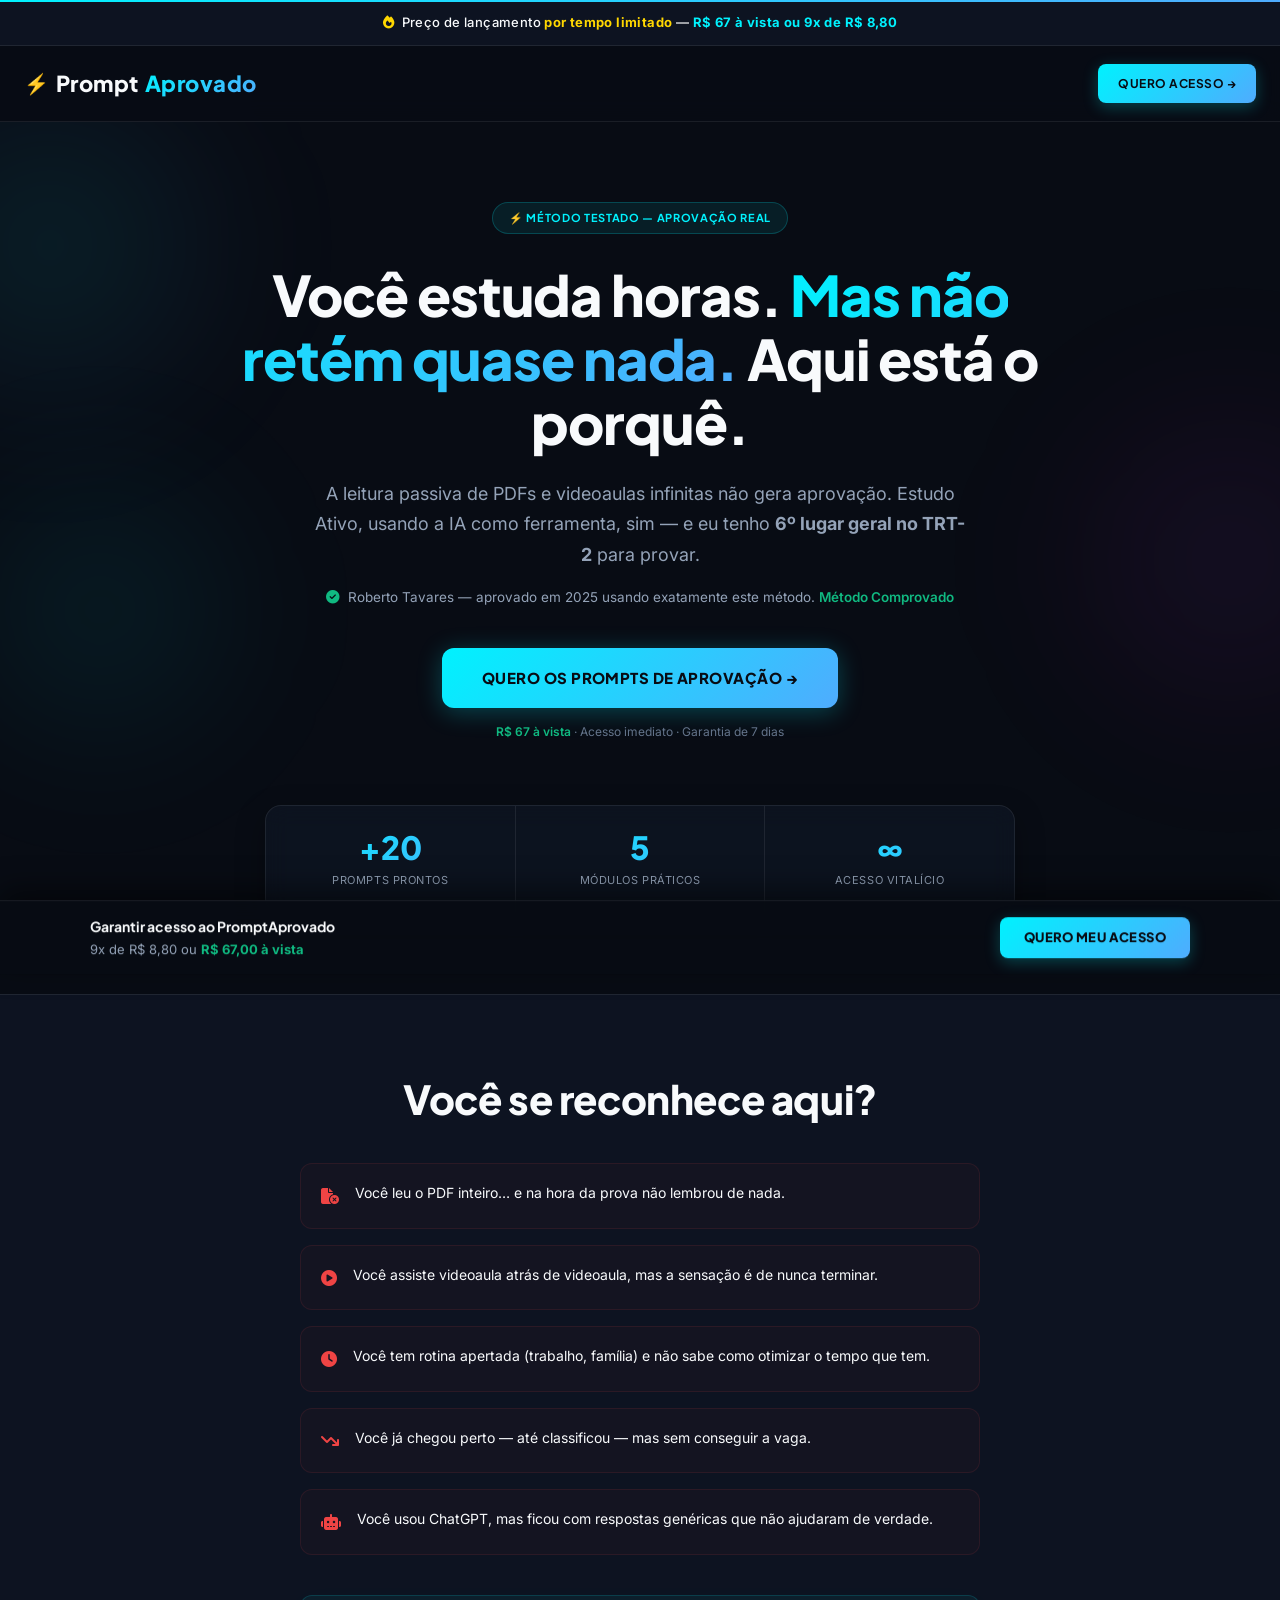
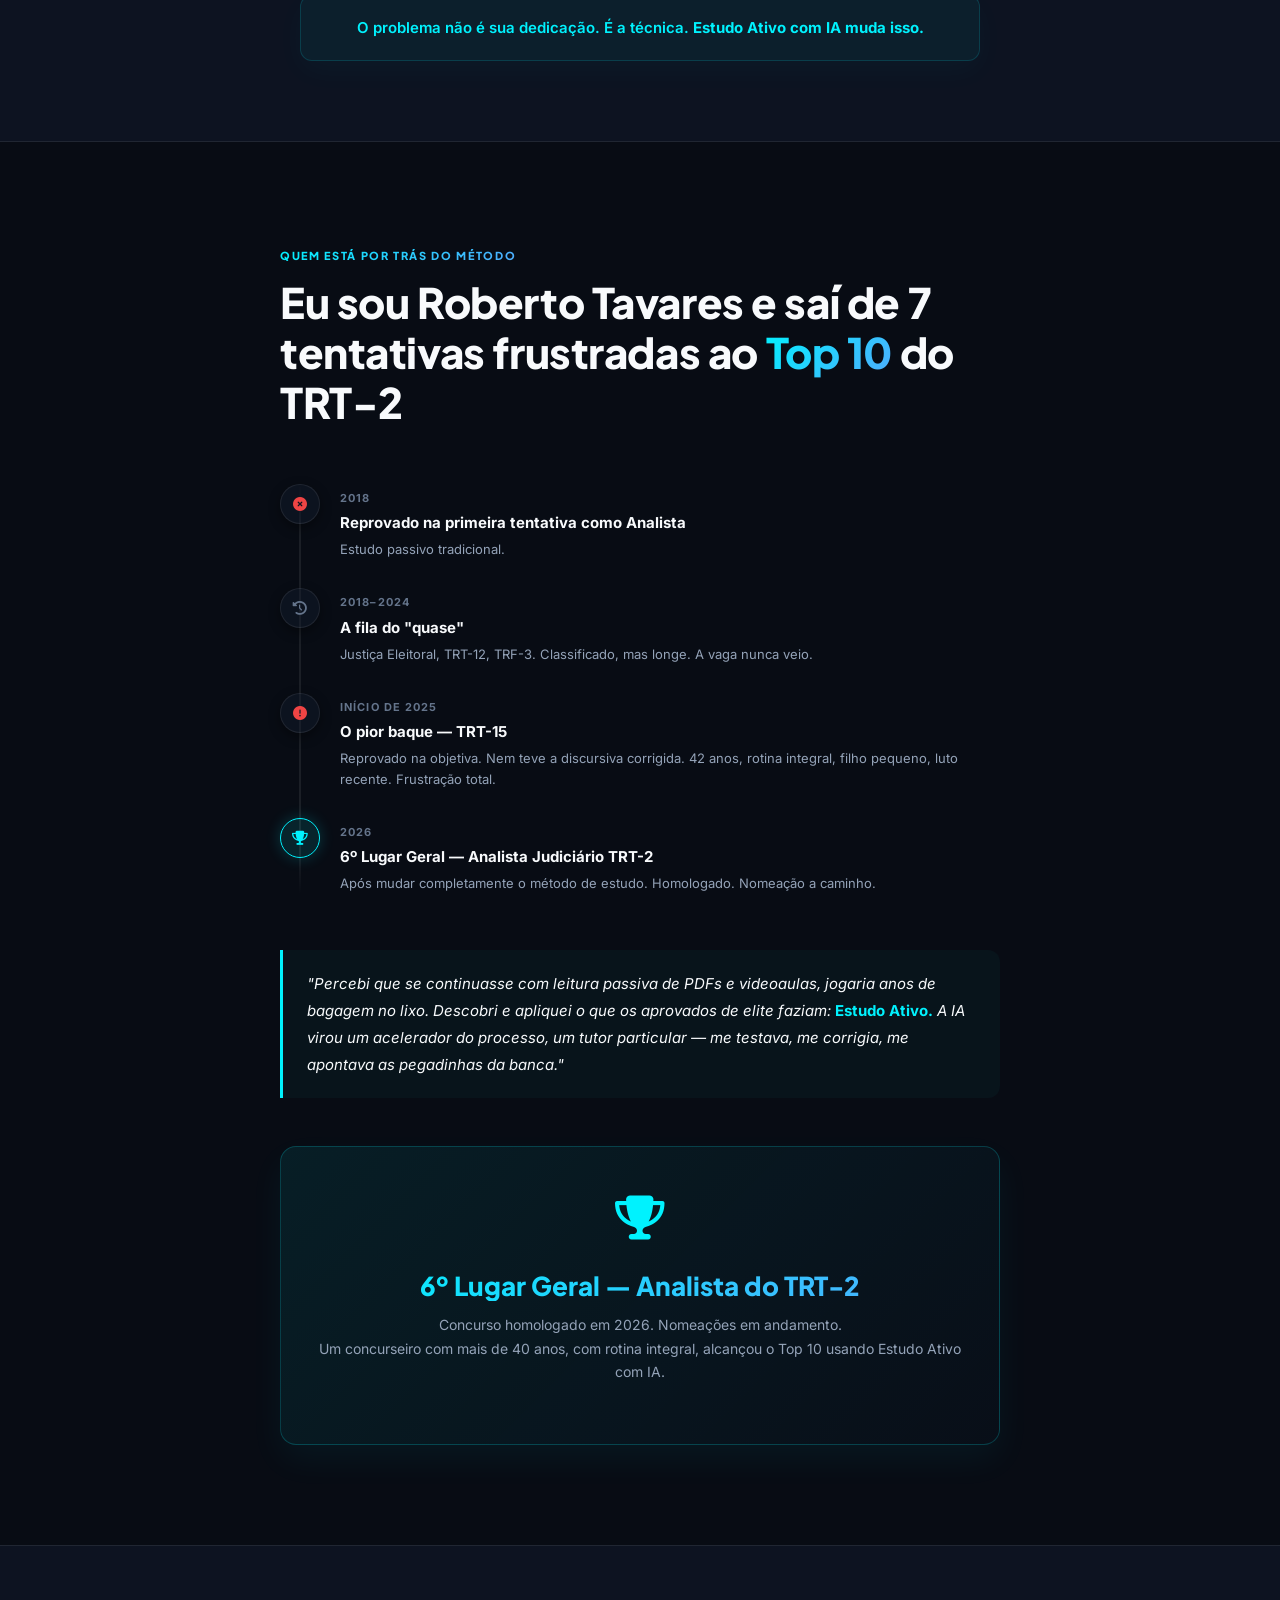
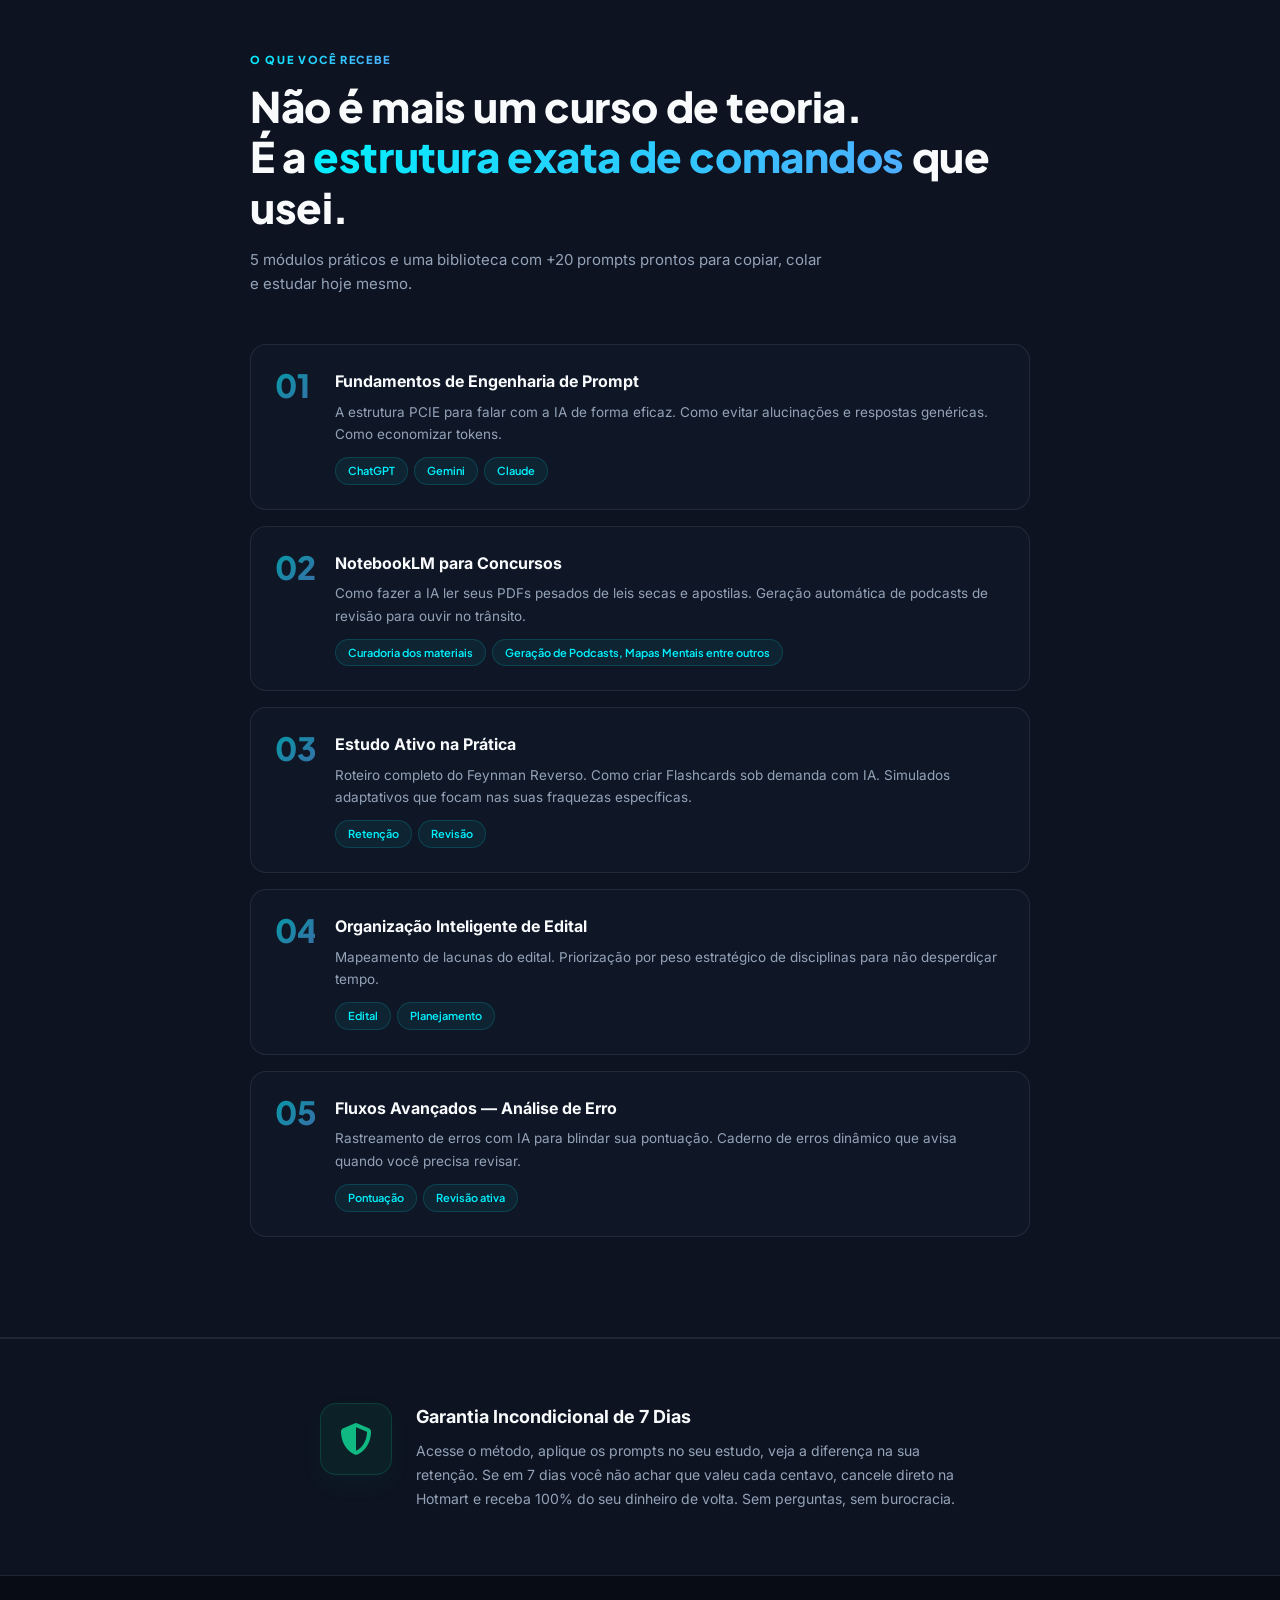
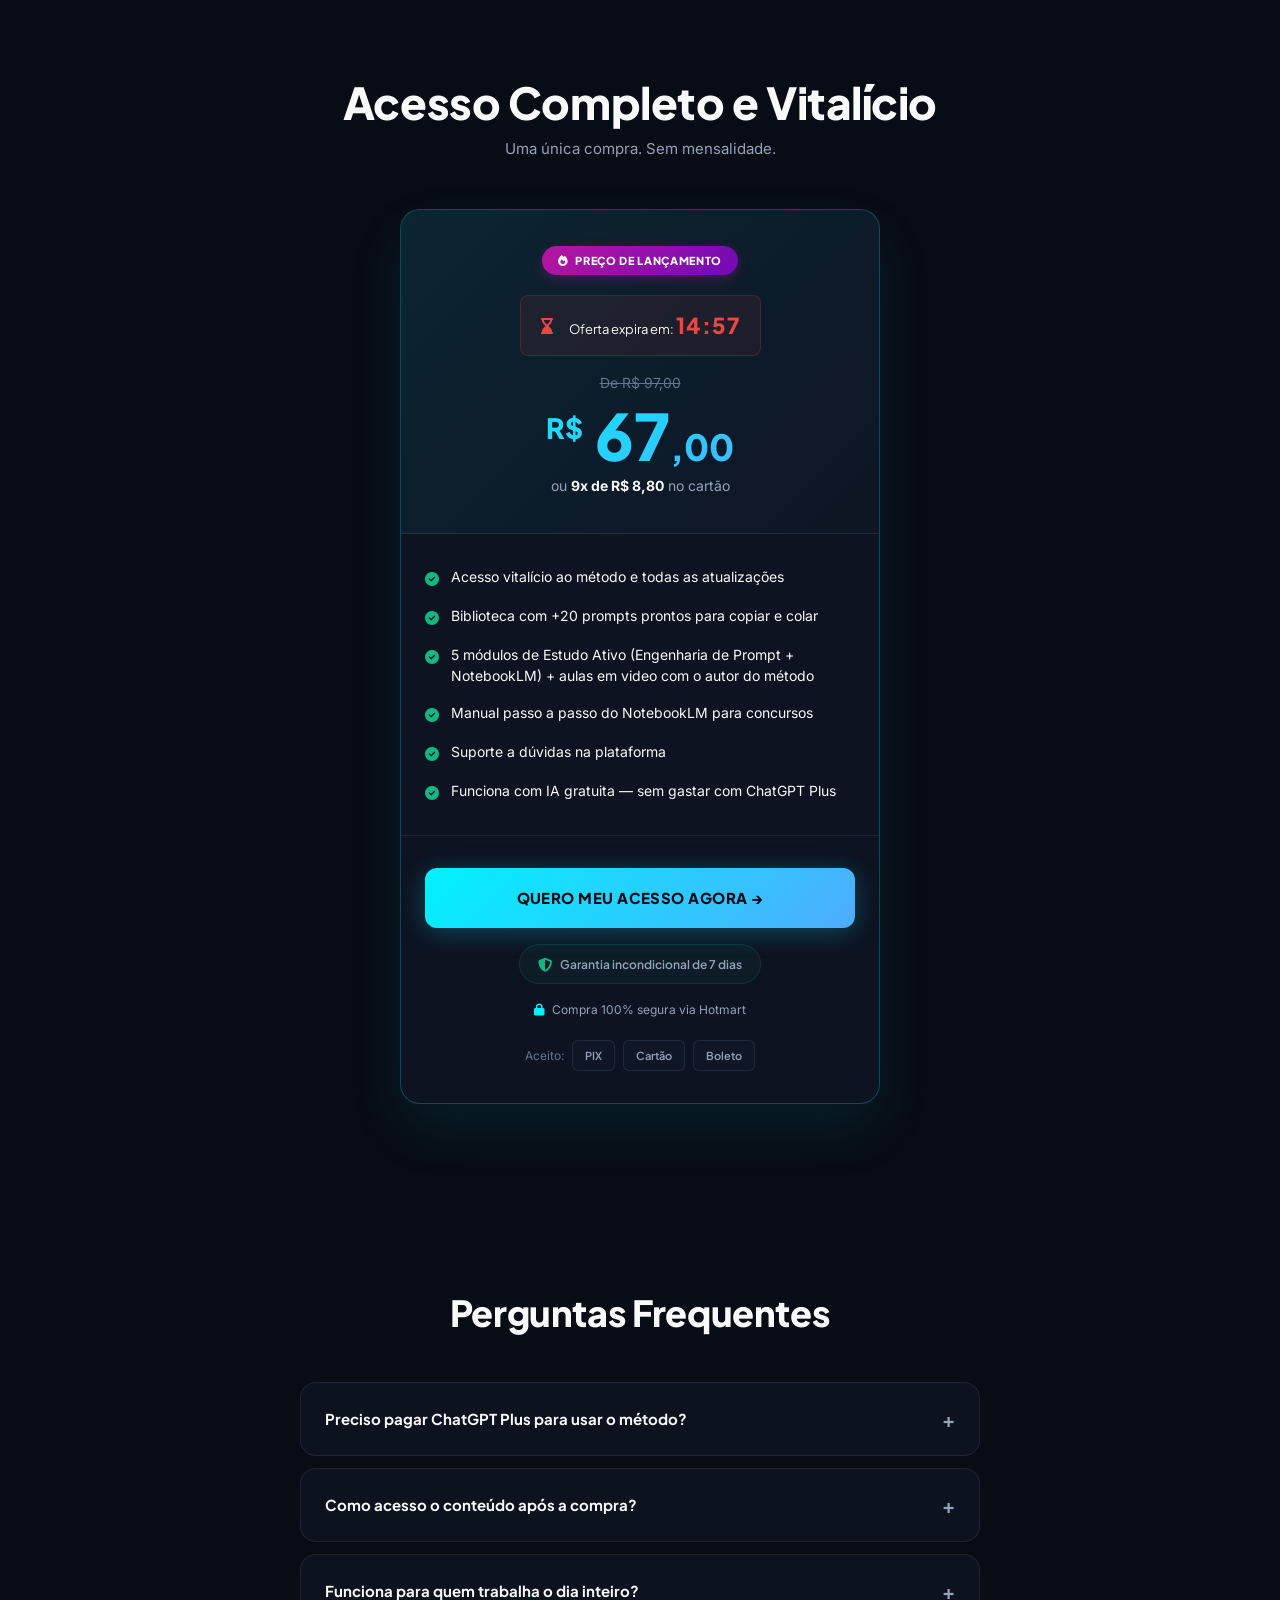
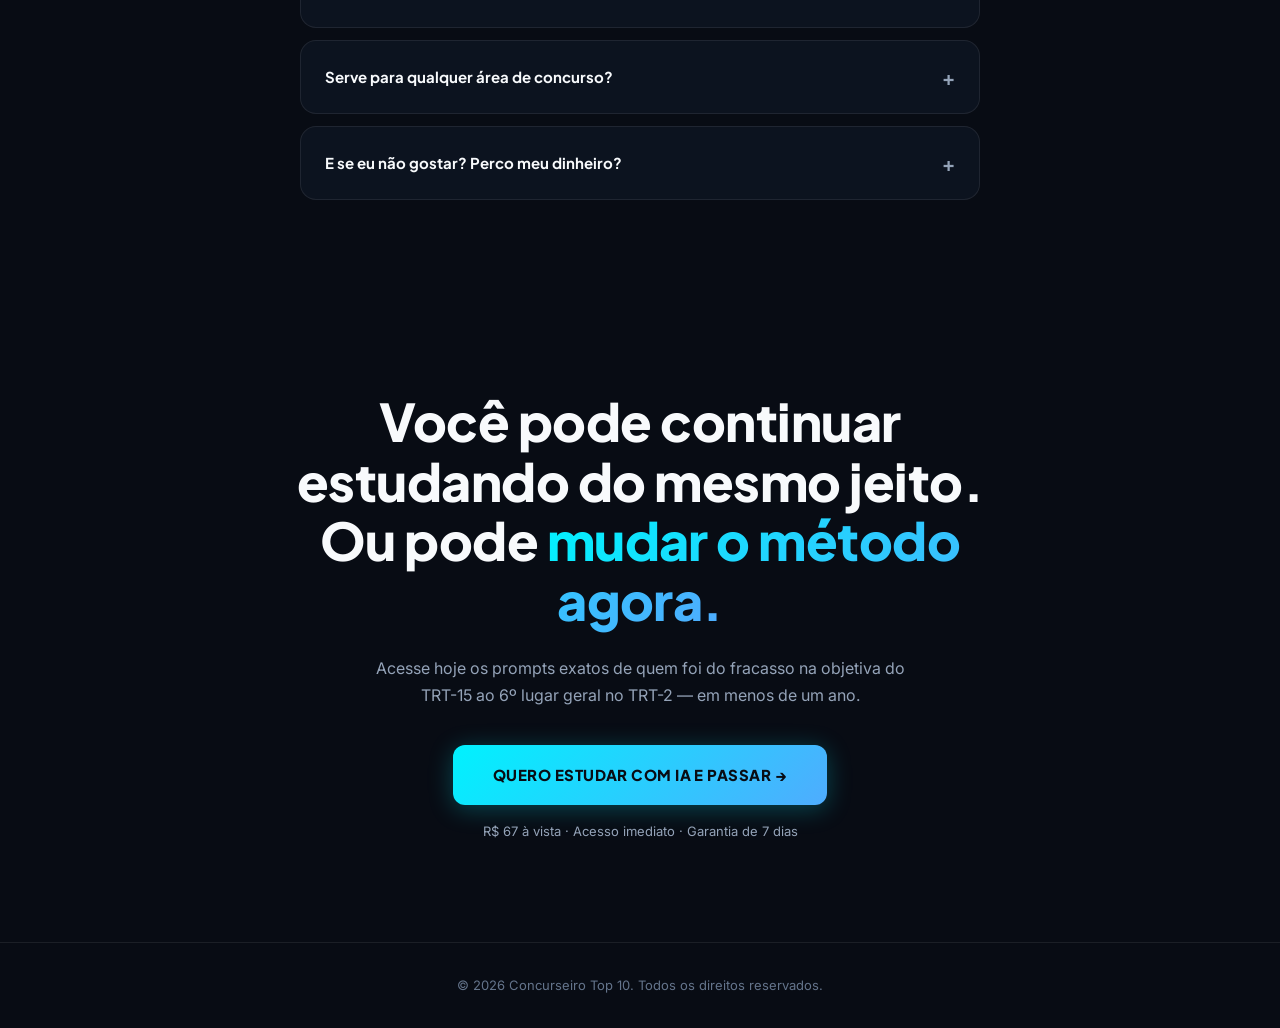
==== commit 879062d6: "Ajustes" ====
--- a/index.html
+++ b/index.html
@@ -1271,17 +1271,21 @@
             .sticky-cta {
                 padding: 12px 16px;
             }
+
             .sticky-cta-layout {
                 flex-direction: row;
                 align-items: center;
                 justify-content: space-between;
             }
+
             .sticky-title {
                 font-size: 12px;
             }
+
             .sticky-price {
                 font-size: 11px;
             }
+
             .sticky-btn {
                 padding: 8px 16px;
                 font-size: 12px;
@@ -1294,9 +1298,11 @@
                 gap: 10px;
                 text-align: center;
             }
+
             .sticky-cta-info {
                 align-items: center;
             }
+
             .sticky-btn {
                 width: 100%;
             }
@@ -1334,8 +1340,9 @@
             provar.
         </p>
         <p class="hero-proof">
-            <i class="fa-solid fa-circle-check" style="color: var(--accent-green); margin-right: 4px;"></i> Roberto A. —
-            42 anos, pai de família — aprovado em 2026 usando exatamente este método. <strong>Aprovado</strong>
+            <i class="fa-solid fa-circle-check" style="color: var(--accent-green); margin-right: 4px;"></i> Roberto
+            Tavares —
+            aprovado em 2025 usando exatamente este método. <strong>Método Comprovado</strong>
         </p>
 
         <a href="https://go.hotmart.com/B105991515E" class="cta-primary" target="_blank" rel="noopener"
@@ -1347,10 +1354,6 @@
         </span>
 
         <div class="hero-stats">
-            <div class="stat">
-                <span class="stat-num">6º</span>
-                <div class="stat-label">Lugar Geral TRT-2</div>
-            </div>
             <div class="stat">
                 <span class="stat-num">+20</span>
                 <div class="stat-label">Prompts Prontos</div>
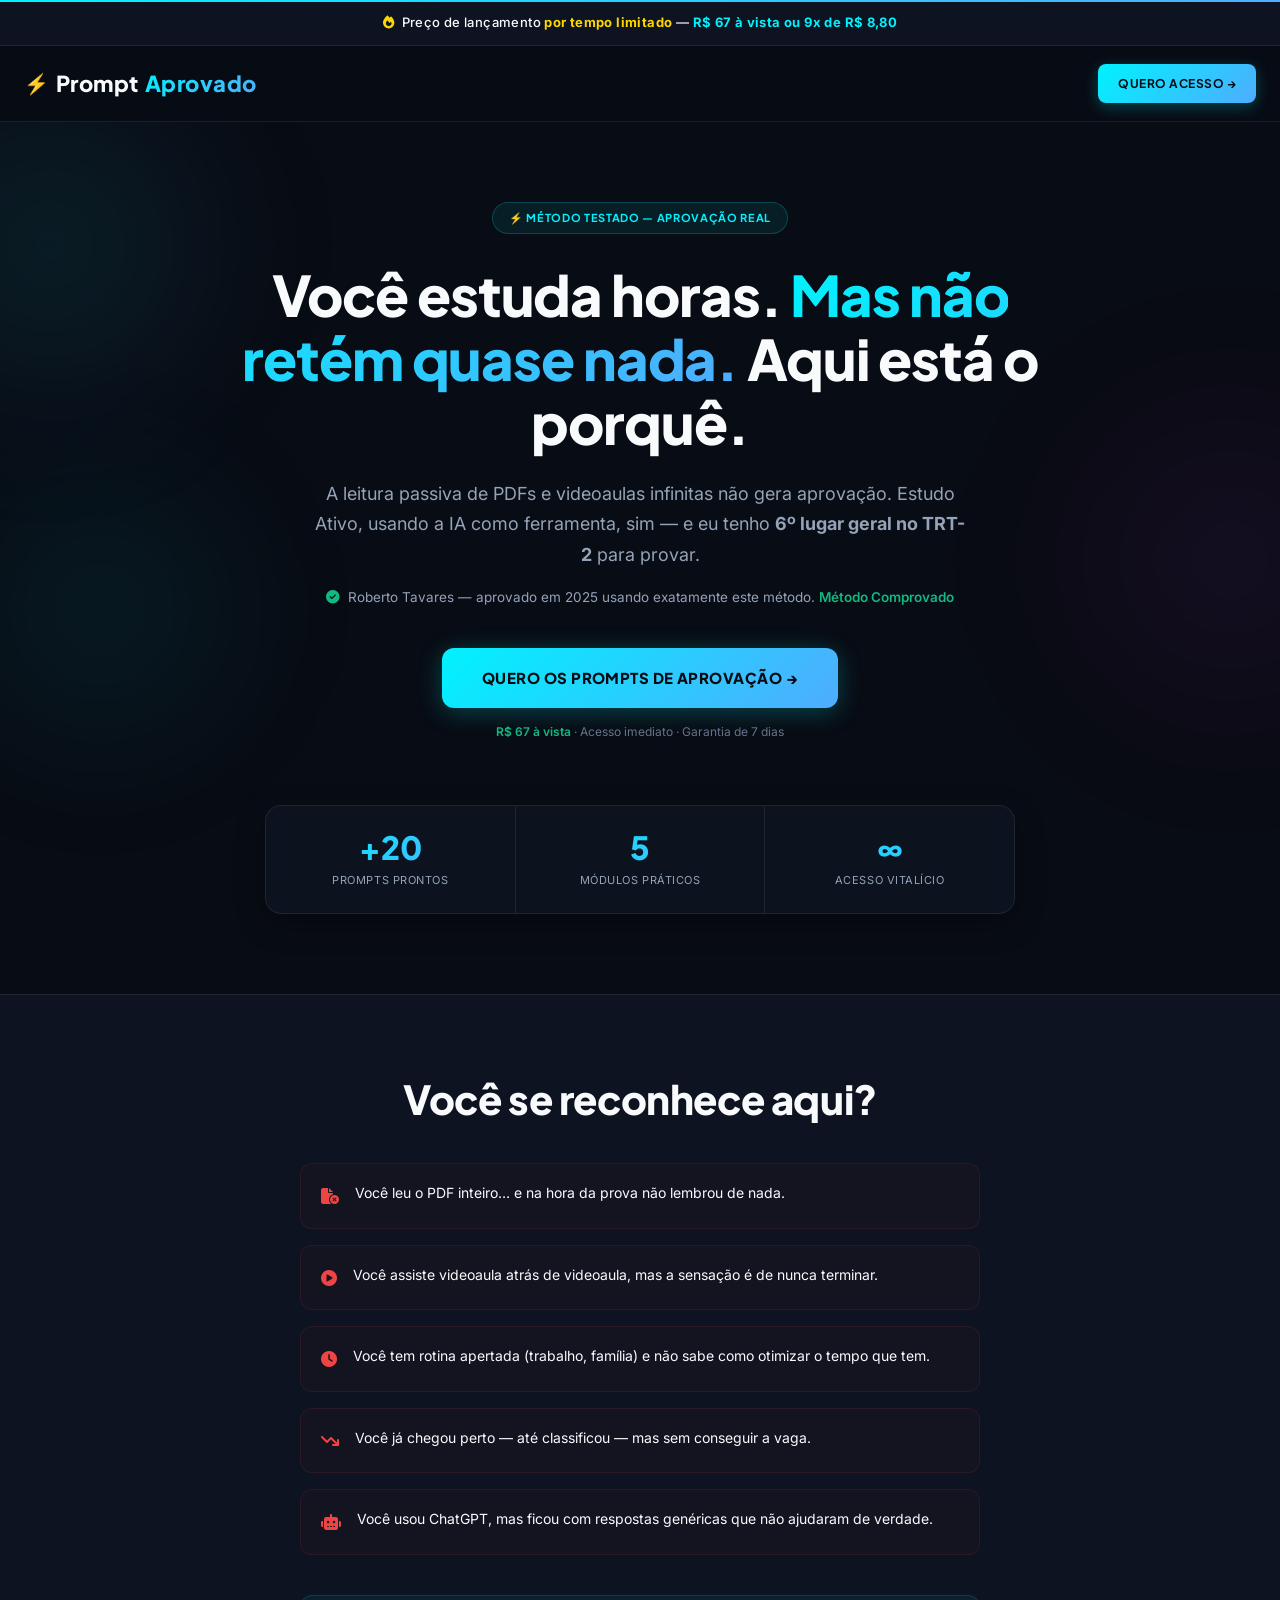
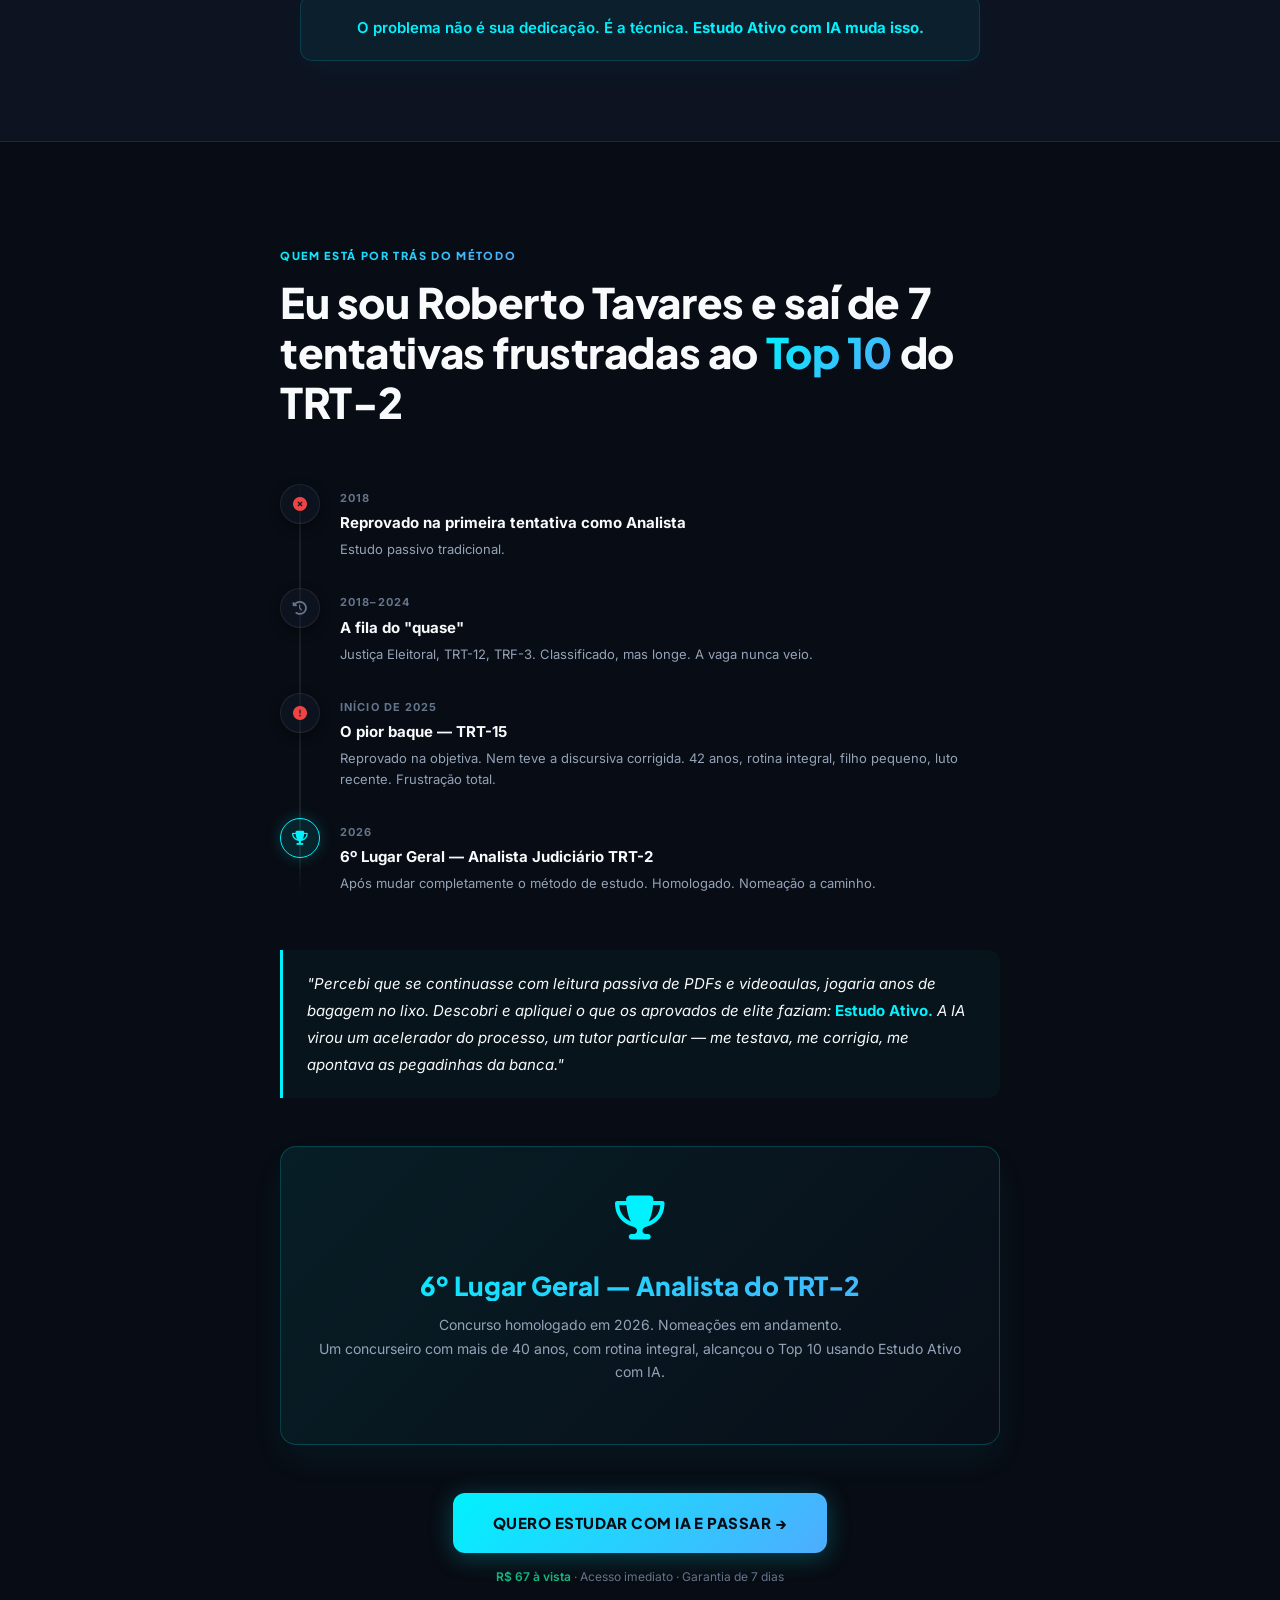
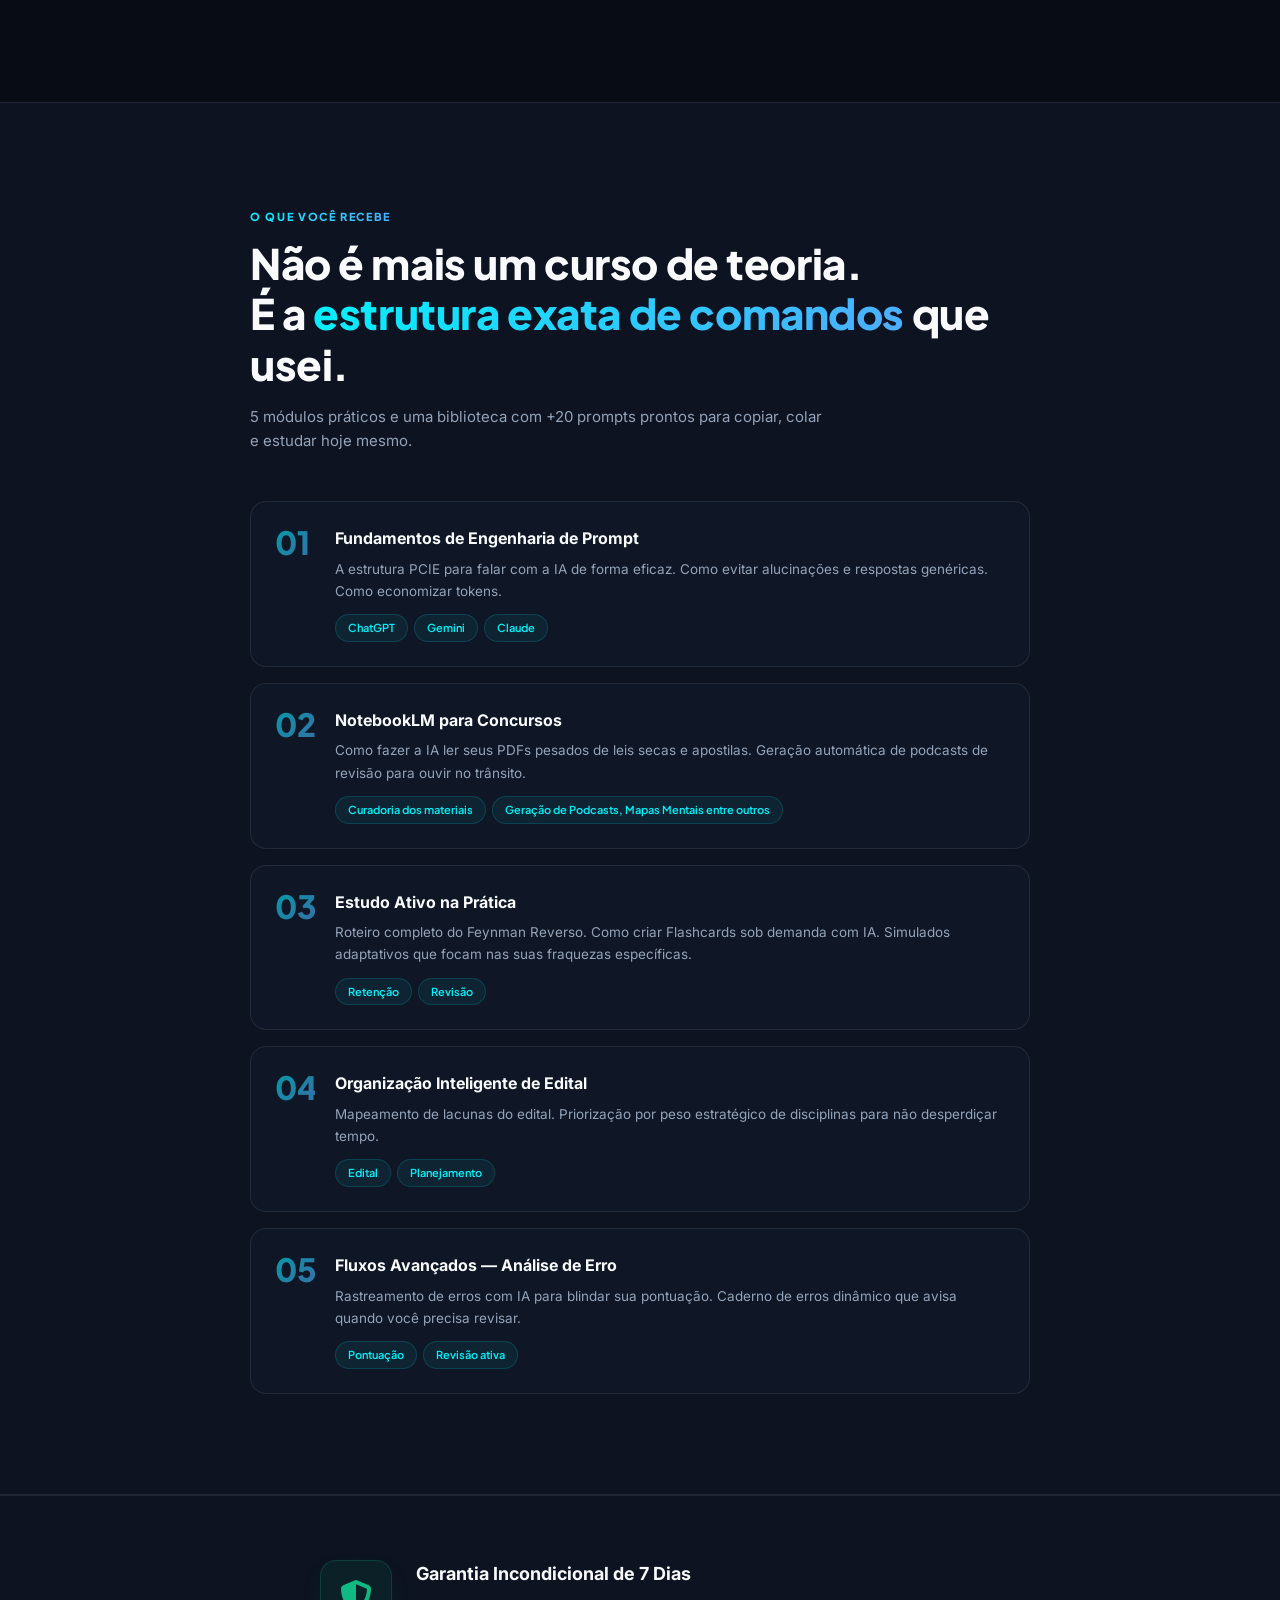
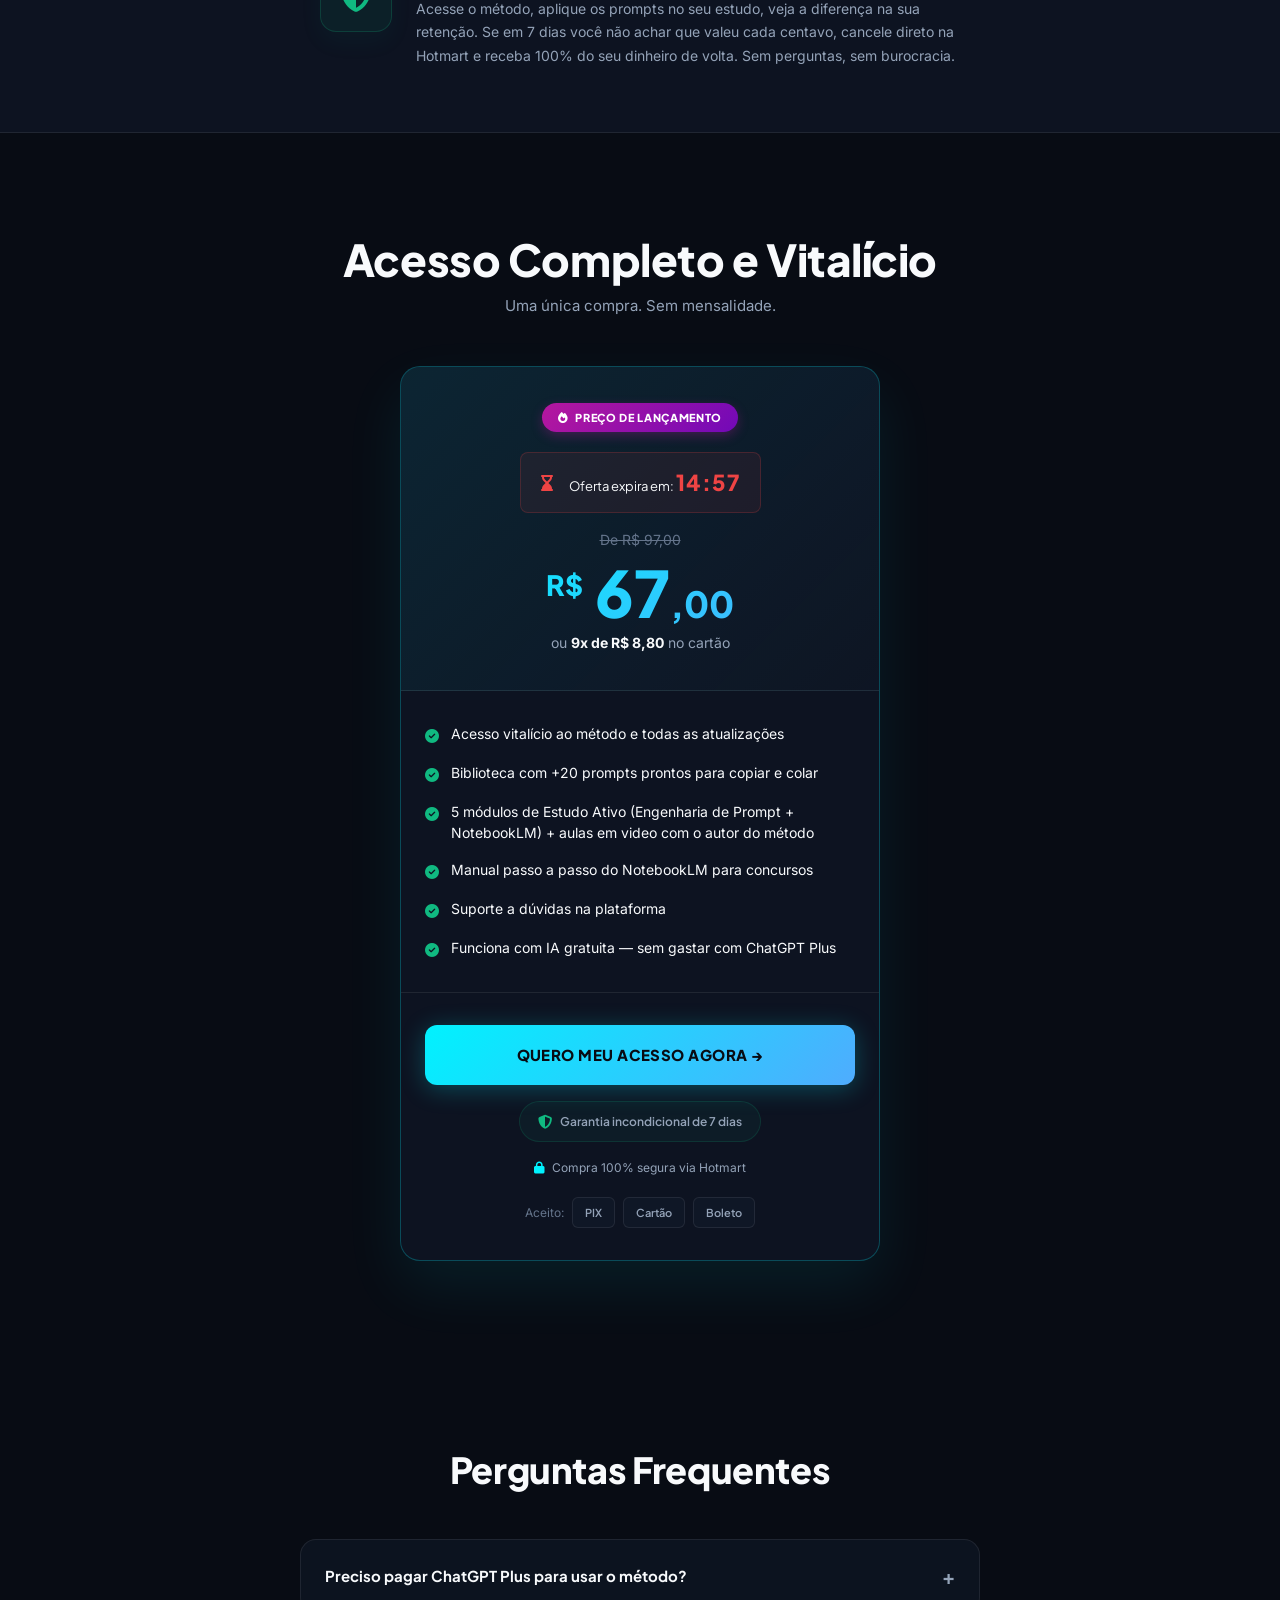
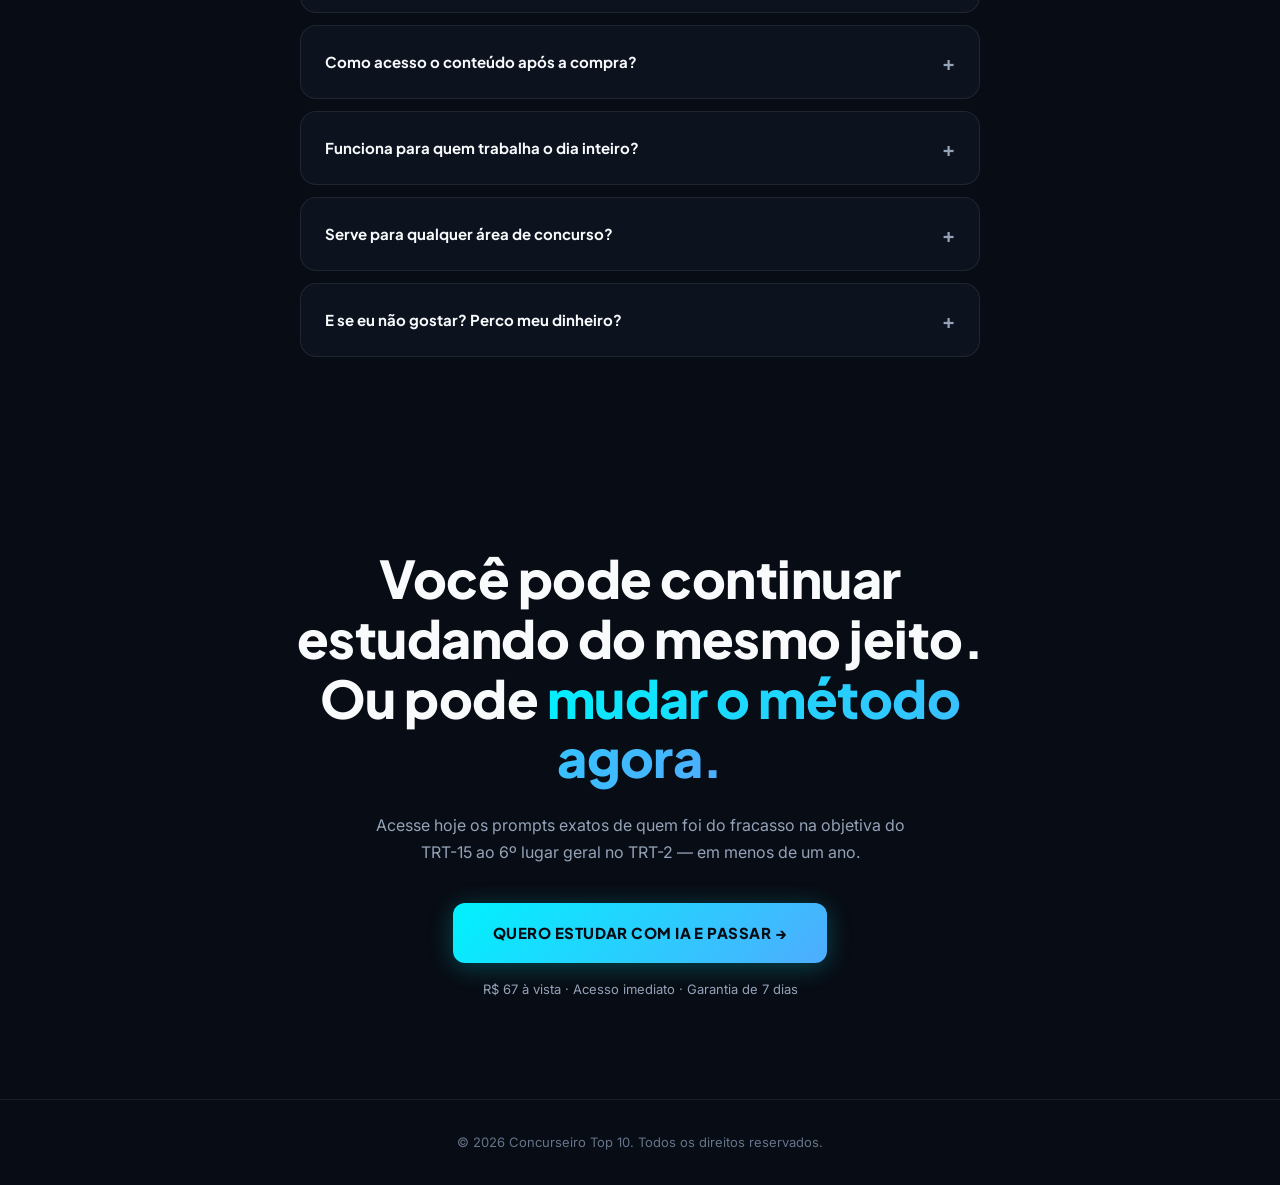
==== commit 1fea42a4: "Remove sticky bottom cta and add middle cta button instead" ====
--- a/index.html
+++ b/index.html
@@ -23,21 +23,7 @@
         rel="stylesheet">
 
     <!-- Meta Pixel Code -->
-    <script>
-        !function (f, b, e, v, n, t, s) {
-            if (f.fbq) return; n = f.fbq = function () {
-                n.callMethod ?
-                    n.callMethod.apply(n, arguments) : n.queue.push(arguments)
-            };
-            if (!f._fbq) f._fbq = n; n.push = n; n.loaded = !0; n.version = '2.0';
-            n.queue = []; t = b.createElement(e); t.async = !0;
-            t.src = v; s = b.getElementsByTagName(e)[0];
-            s.parentNode.insertBefore(t, s)
-        }(window, document, 'script',
-            'https://connect.facebook.net/en_US/fbevents.js');
-        fbq('init', '990961440342976');
-        fbq('track', 'PageView');
-    </script>
+    <script src="js/pixel.js"></script>
     <noscript><img height="1" width="1" style="display:none"
             src="https://www.facebook.com/tr?id=990961440342976&ev=PageView&noscript=1" /></noscript>
     <!-- End Meta Pixel Code -->
@@ -1194,119 +1180,7 @@
             }
         }
 
-        /* Sticky Bottom CTA */
-        .sticky-cta {
-            position: fixed;
-            bottom: 0;
-            left: 0;
-            right: 0;
-            background: rgba(8, 12, 20, 0.95);
-            backdrop-filter: blur(12px);
-            border-top: 1px solid var(--border);
-            padding: 14px 24px;
-            z-index: 99;
-            transform: translateY(100%);
-            transition: var(--transition-smooth);
-            box-shadow: 0 -10px 30px rgba(0, 0, 0, 0.5);
-        }
-
-        .sticky-cta.visible {
-            transform: translateY(0);
-        }
-
-        .sticky-cta-layout {
-            max-width: 1100px;
-            margin: 0 auto;
-            display: flex;
-            align-items: center;
-            justify-content: space-between;
-            gap: 20px;
-        }
-
-        .sticky-cta-info {
-            display: flex;
-            flex-direction: column;
-            gap: 2px;
-        }
-
-        .sticky-title {
-            font-family: var(--font-headings);
-            font-size: 14px;
-            font-weight: 700;
-            color: var(--text);
-        }
-
-        .sticky-price {
-            font-size: 13px;
-            color: var(--muted);
-        }
-
-        .sticky-price strong {
-            color: var(--green);
-        }
-
-        .sticky-btn {
-            background: var(--gradient-primary);
-            color: #080c14;
-            font-size: 13px;
-            font-weight: 800;
-            padding: 10px 24px;
-            border-radius: 8px;
-            text-decoration: none;
-            letter-spacing: 0.03em;
-            transition: var(--transition-smooth);
-            font-family: var(--font-headings);
-            text-transform: uppercase;
-            box-shadow: 0 4px 15px rgba(0, 242, 254, 0.25);
-            text-align: center;
-        }
-
-        .sticky-btn:hover {
-            transform: translateY(-1px);
-            box-shadow: 0 6px 20px rgba(0, 242, 254, 0.4);
-            filter: brightness(1.1);
-        }
-
-        @media (max-width: 768px) {
-            .sticky-cta {
-                padding: 12px 16px;
-            }
-
-            .sticky-cta-layout {
-                flex-direction: row;
-                align-items: center;
-                justify-content: space-between;
-            }
-
-            .sticky-title {
-                font-size: 12px;
-            }
-
-            .sticky-price {
-                font-size: 11px;
-            }
-
-            .sticky-btn {
-                padding: 8px 16px;
-                font-size: 12px;
-            }
-        }
-
-        @media (max-width: 480px) {
-            .sticky-cta-layout {
-                flex-direction: column;
-                gap: 10px;
-                text-align: center;
-            }
-
-            .sticky-cta-info {
-                align-items: center;
-            }
-
-            .sticky-btn {
-                width: 100%;
-            }
-        }
+
     </style>
 </head>
 
@@ -1326,8 +1200,7 @@
     <!-- NAV -->
     <nav>
         <div class="logo">Prompt<span>Aprovado</span></div>
-        <a href="https://go.hotmart.com/B105991515E" class="nav-cta" target="_blank" rel="noopener"
-            onclick="fbq('track', 'InitiateCheckout');">QUERO ACESSO →</a>
+        <a href="./acesso/" class="nav-cta" target="_blank" rel="noopener">QUERO ACESSO →</a>
     </nav>
 
     <!-- HERO -->
@@ -1345,8 +1218,7 @@
             aprovado em 2025 usando exatamente este método. <strong>Método Comprovado</strong>
         </p>
 
-        <a href="https://go.hotmart.com/B105991515E" class="cta-primary" target="_blank" rel="noopener"
-            onclick="fbq('track', 'InitiateCheckout');">
+        <a href="./acesso/" class="cta-primary" target="_blank" rel="noopener">
             QUERO OS PROMPTS DE APROVAÇÃO →
         </a>
         <span class="cta-sub">
@@ -1452,6 +1324,16 @@
                 <p>Concurso homologado em 2026. Nomeações em andamento.<br>
                     Um concurseiro com mais de 40 anos, com rotina integral, alcançou o Top 10 usando Estudo Ativo com
                     IA.</p>
+            </div>
+
+            <!-- Middle Page CTA (Substituindo o rodapé fixo) -->
+            <div style="text-align: center; margin-top: 48px; margin-bottom: 16px;">
+                <a href="./acesso/" class="cta-primary" target="_blank" rel="noopener">
+                    QUERO ESTUDAR COM IA E PASSAR →
+                </a>
+                <span class="cta-sub" style="margin-top: 14px;">
+                    <span style="color: var(--accent-green); font-weight: 600;">R$ 67 à vista</span> · Acesso imediato · Garantia de 7 dias
+                </span>
             </div>
         </div>
     </section>
@@ -1577,9 +1459,8 @@
 
             <div class="pricing-footer">
                 <div class="cta-block">
-                    <a href="https://go.hotmart.com/B105991515E" class="cta-primary"
-                        style="width:100%;text-align:center;" target="_blank" rel="noopener"
-                        onclick="fbq('track', 'InitiateCheckout');">
+                    <a href="./acesso/" class="cta-primary"
+                        style="width:100%;text-align:center;" target="_blank" rel="noopener">
                         QUERO MEU ACESSO AGORA →
                     </a>
                     <div class="guarantee-pill">
@@ -1640,8 +1521,7 @@
         <h2>Você pode continuar estudando do mesmo jeito.<br>Ou pode <em>mudar o método agora.</em></h2>
         <p>Acesse hoje os prompts exatos de quem foi do fracasso na objetiva do TRT-15 ao 6º lugar geral no TRT-2 — em
             menos de um ano.</p>
-        <a href="https://go.hotmart.com/B105991515E" class="cta-primary" target="_blank" rel="noopener"
-            onclick="fbq('track', 'InitiateCheckout');">
+        <a href="./acesso/" class="cta-primary" target="_blank" rel="noopener">
             QUERO ESTUDAR COM IA E PASSAR →
         </a>
         <div style="margin-top:16px;font-size:13px;color:var(--muted);">
@@ -1654,17 +1534,7 @@
         <p>© 2026 Concurseiro Top 10. Todos os direitos reservados.</p>
     </footer>
 
-    <!-- Sticky Bottom CTA -->
-    <aside class="sticky-cta" id="sticky-bottom-cta">
-        <div class="sticky-cta-layout">
-            <div class="sticky-cta-info">
-                <span class="sticky-title">Garantir acesso ao PromptAprovado</span>
-                <span class="sticky-price">9x de R$ 8,80 ou <strong>R$ 67,00 à vista</strong></span>
-            </div>
-            <a href="https://go.hotmart.com/B105991515E" class="sticky-btn" id="sticky-cta-action-btn" target="_blank"
-                rel="noopener" onclick="fbq('track', 'InitiateCheckout');">Quero Meu Acesso</a>
-        </div>
-    </aside>
+
 
     <script>
         // countdown with restart behavior from index.html
@@ -1683,26 +1553,11 @@
         }
         tick();
 
-        // Sticky Bottom CTA display logic on scroll
-        window.addEventListener('scroll', () => {
-            const stickyCta = document.getElementById('sticky-bottom-cta');
-            const hero = document.querySelector('.hero');
-            const pricing = document.getElementById('preco');
-
-            if (!stickyCta || !hero || !pricing) return;
-
-            const scrollPosition = window.scrollY;
-            const heroHeight = hero.offsetHeight;
-            const pricingTop = pricing.offsetTop;
-
-            // Show when user scrolls past hero section, but hide when they reach the pricing section
-            if (scrollPosition > heroHeight && scrollPosition < (pricingTop - 300)) {
-                stickyCta.classList.add('visible');
-            } else {
-                stickyCta.classList.remove('visible');
-            }
-        });
+
     </script>
+    <!-- Pixel & Conversions API (CAPI) Integration -->
+    <script src="js/capi.js"></script>
+    <script src="js/events.js"></script>
 </body>
 
 </html>
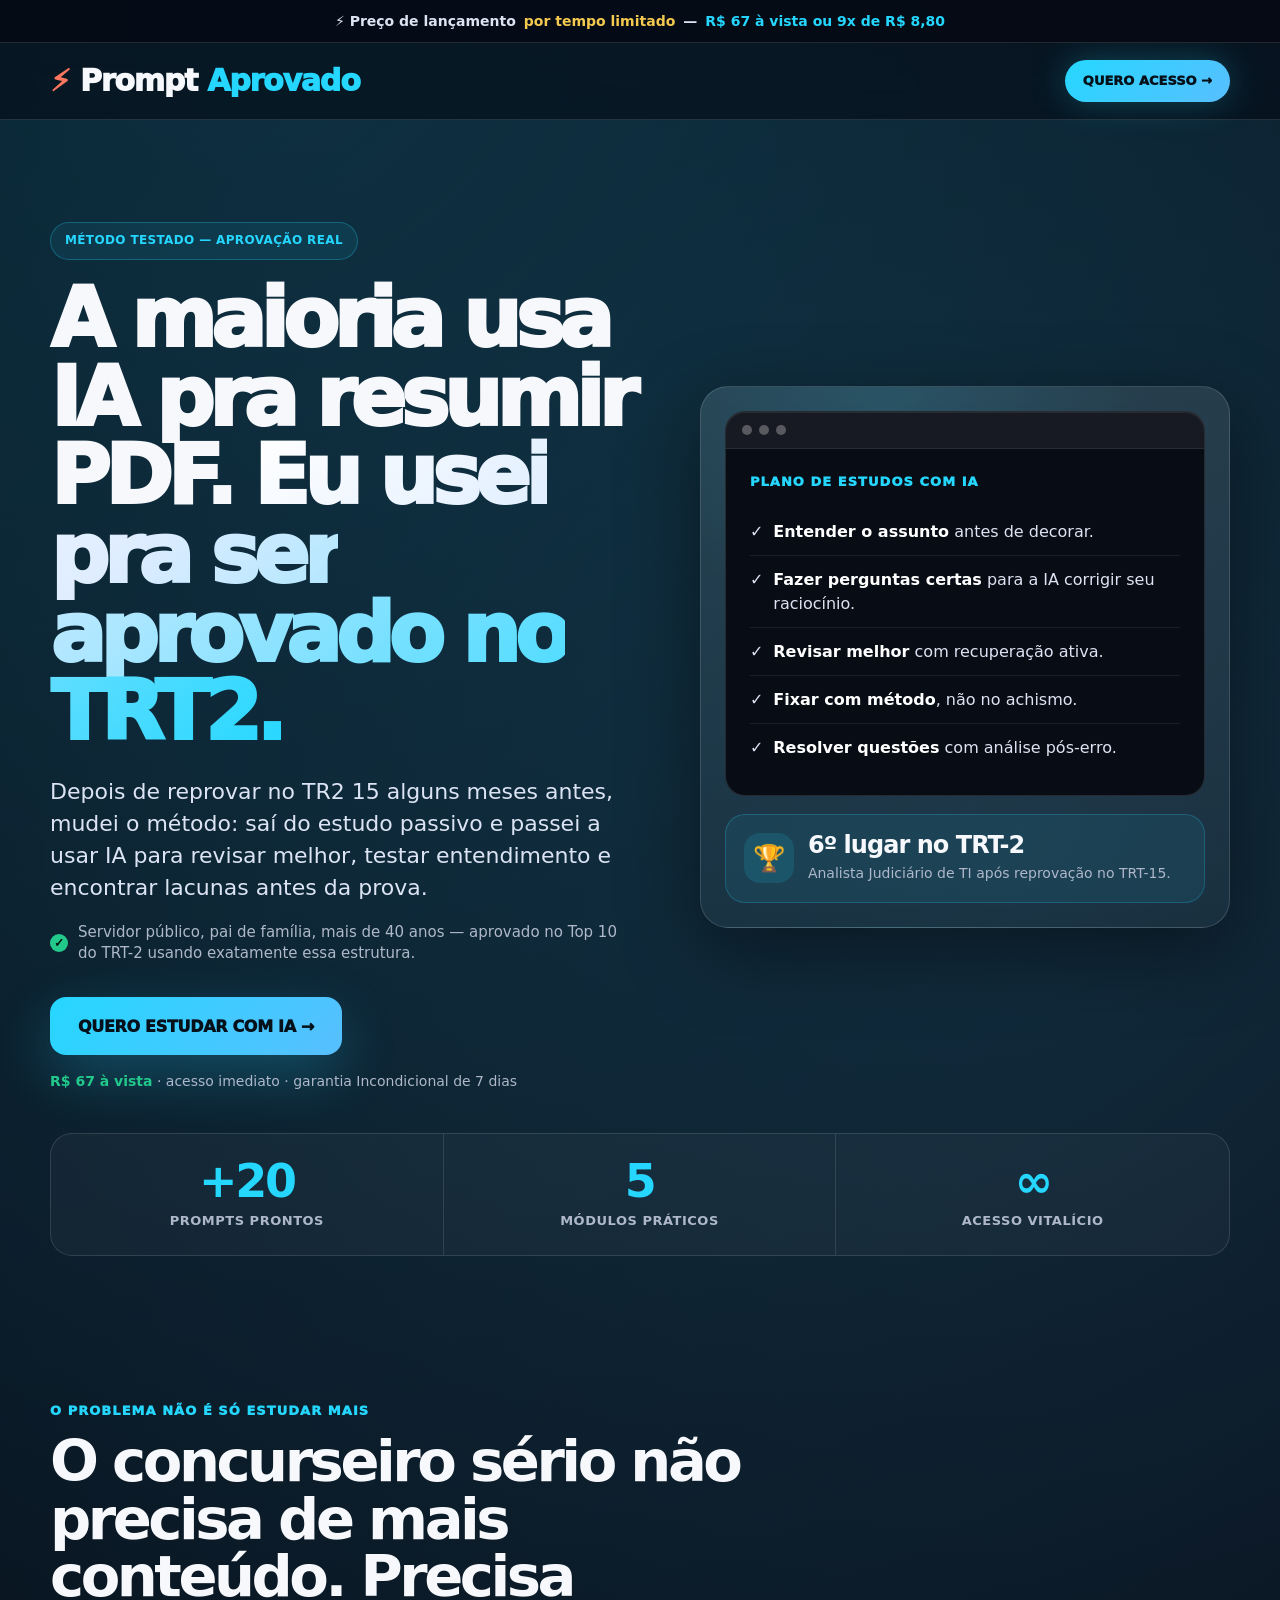
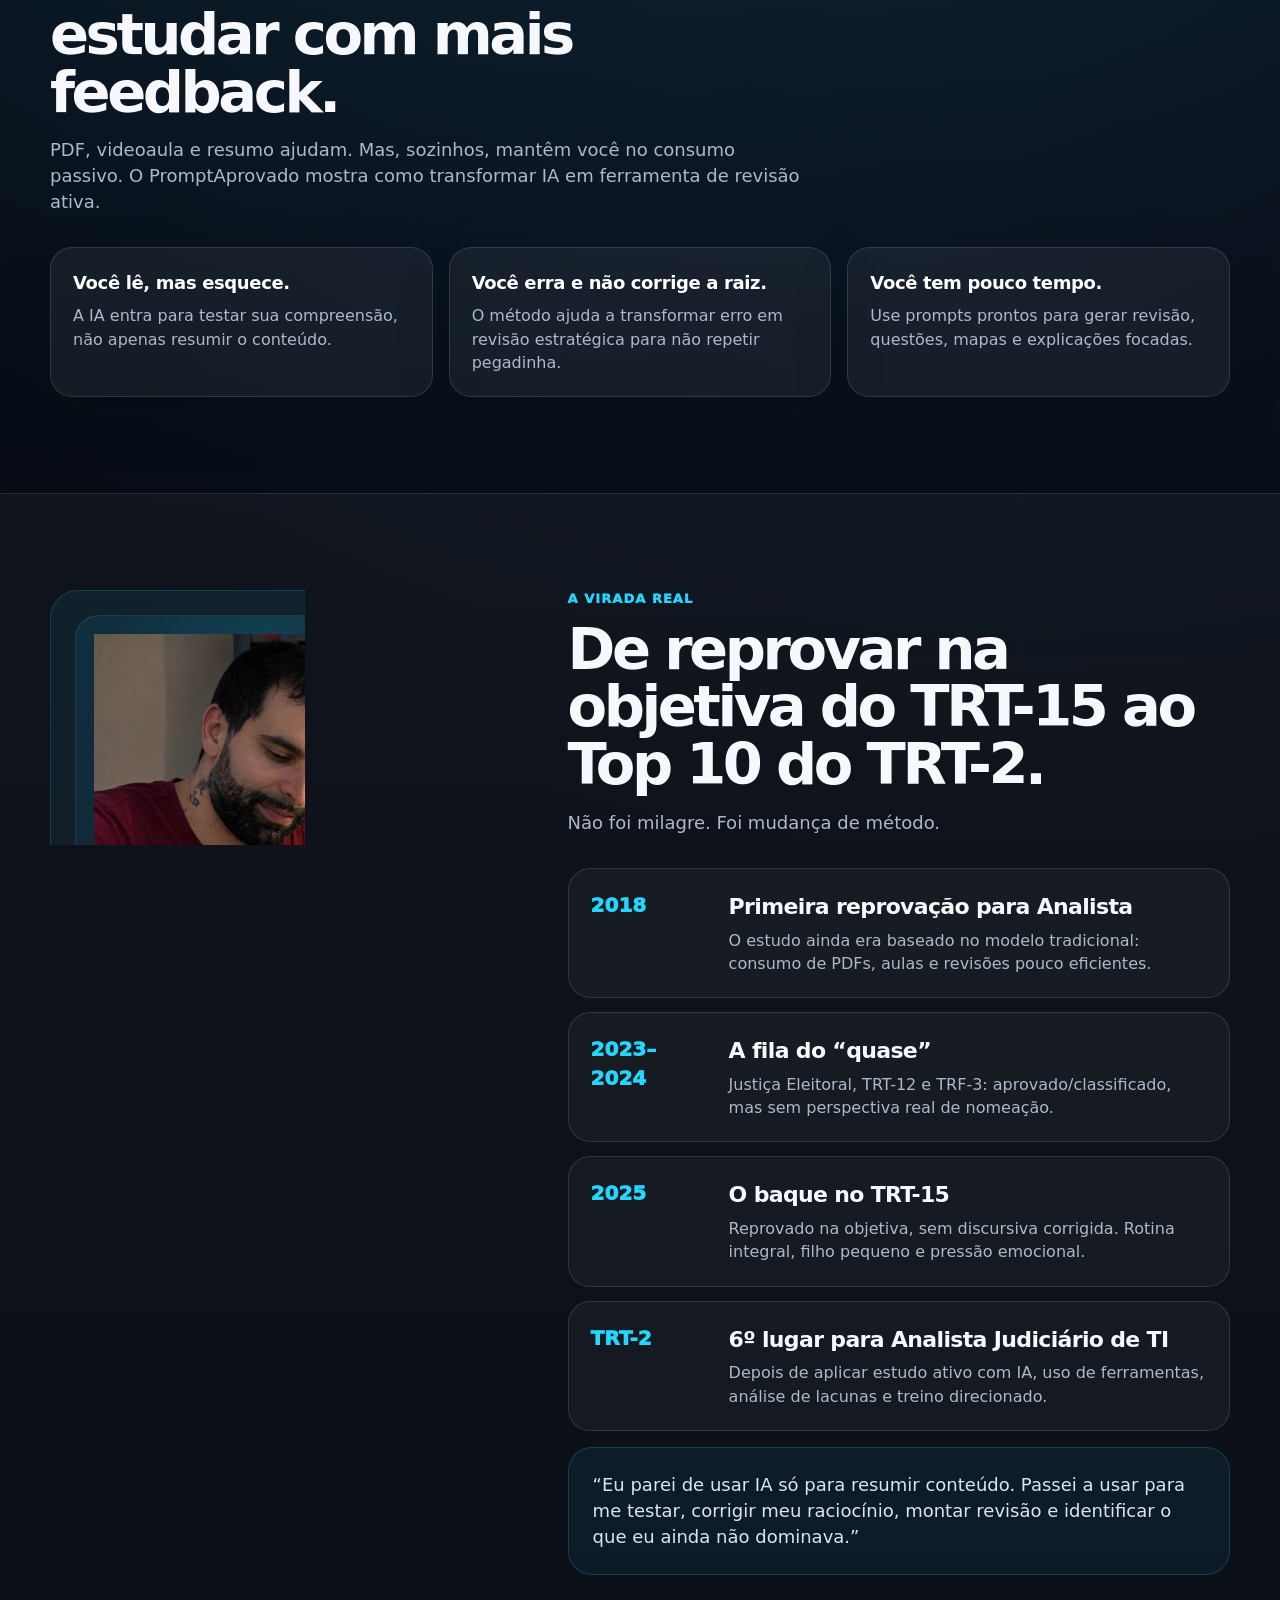
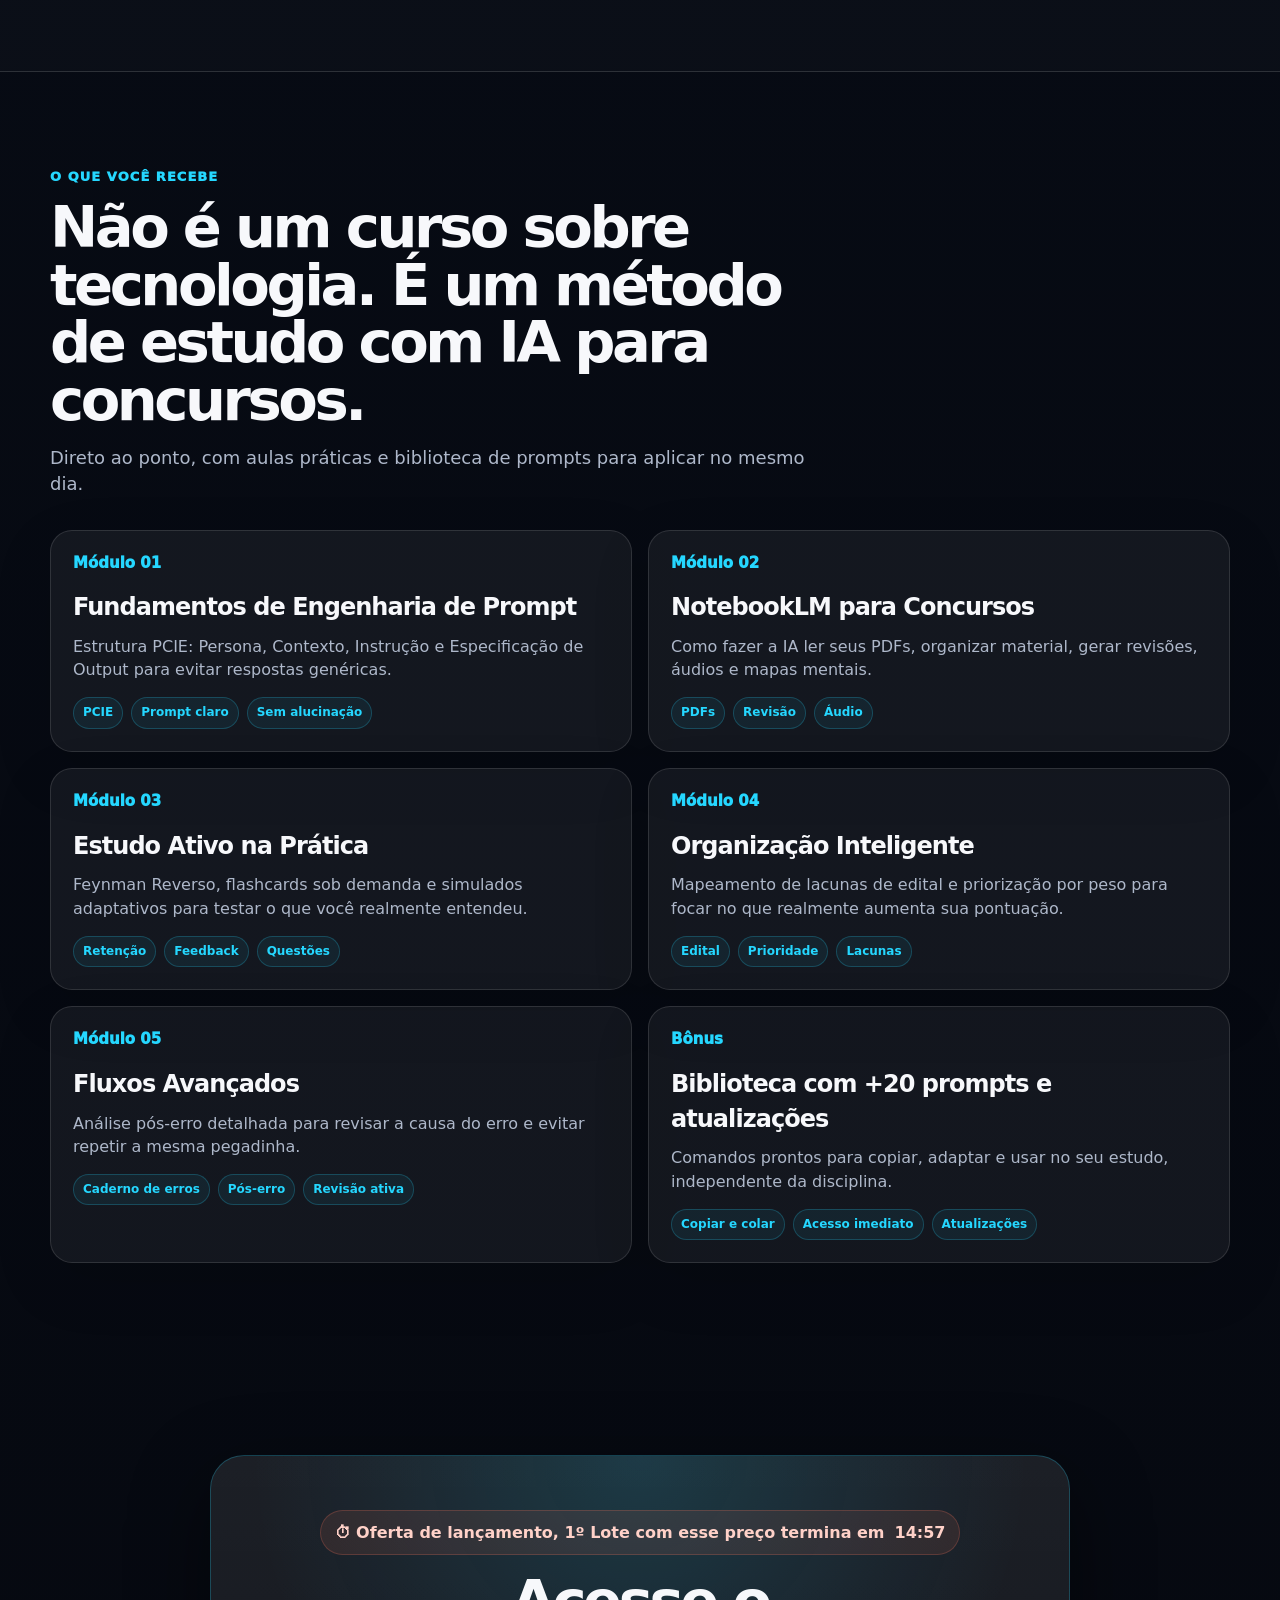
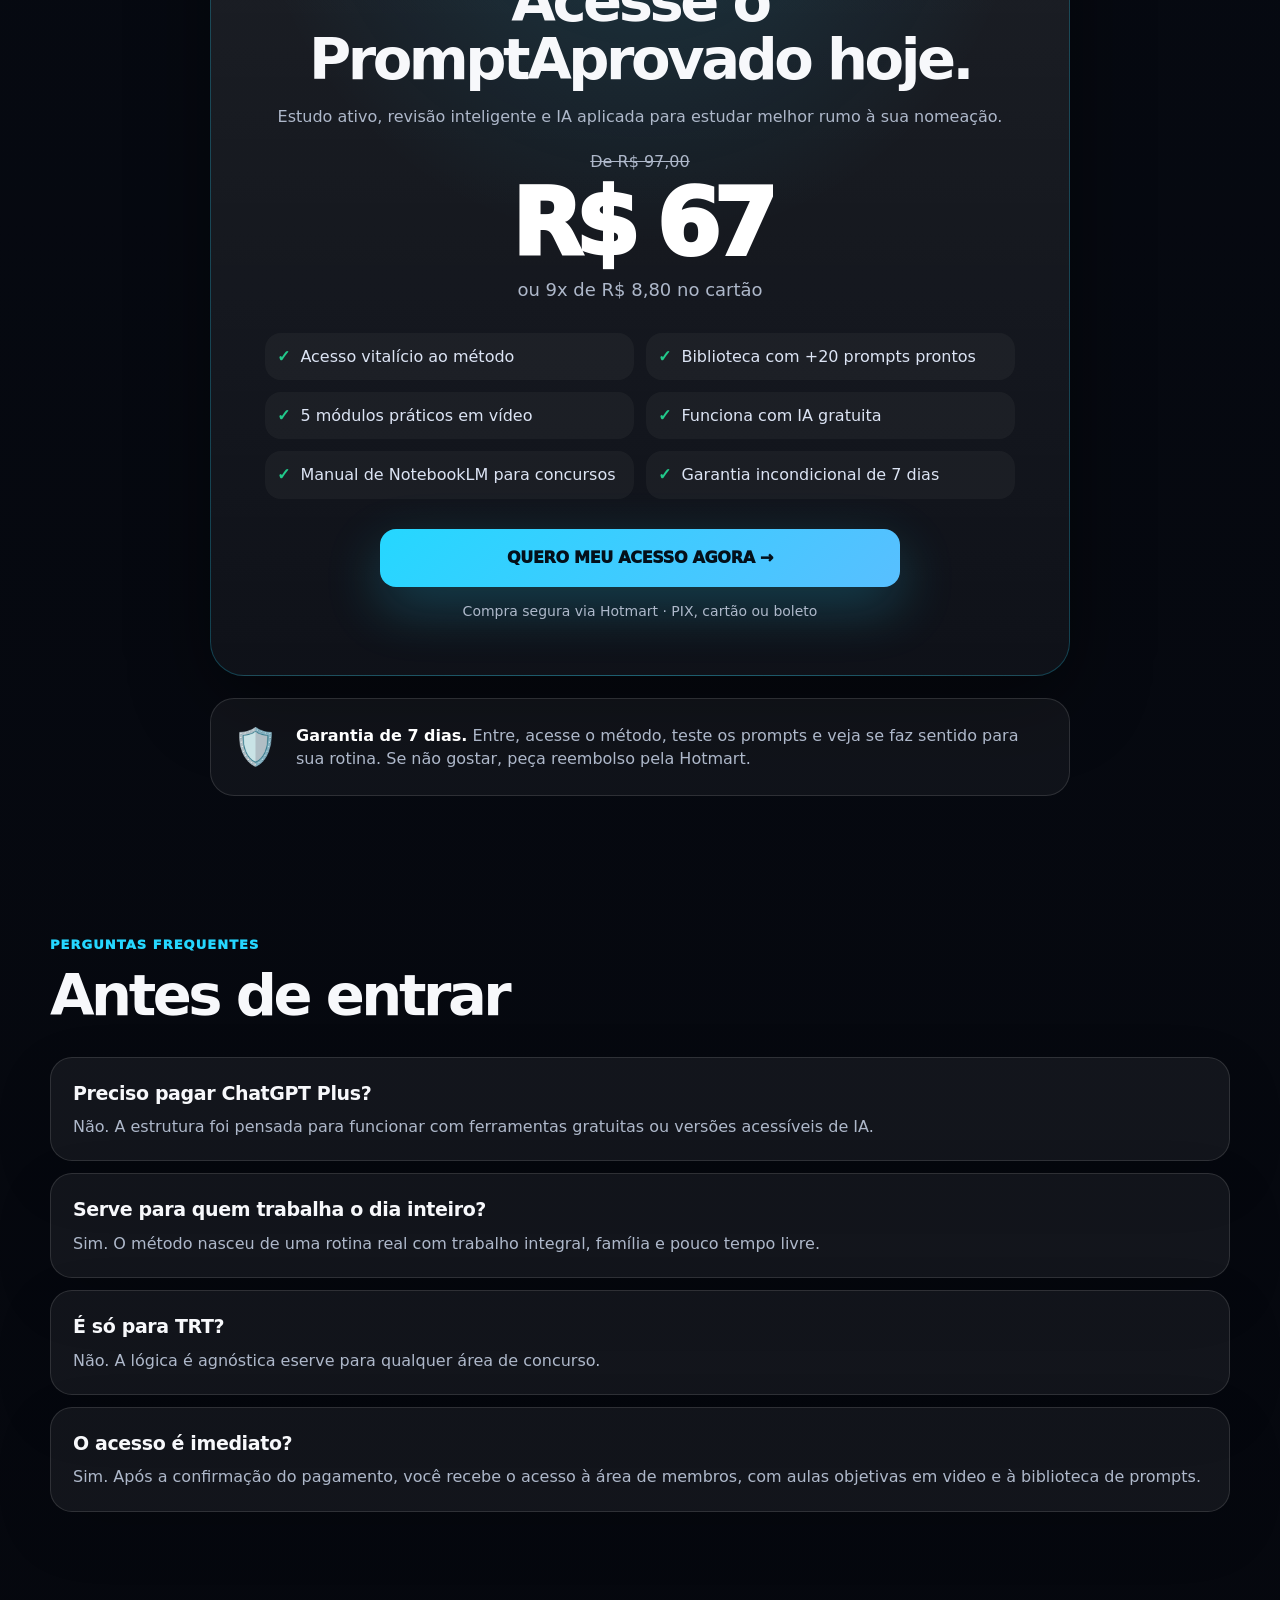
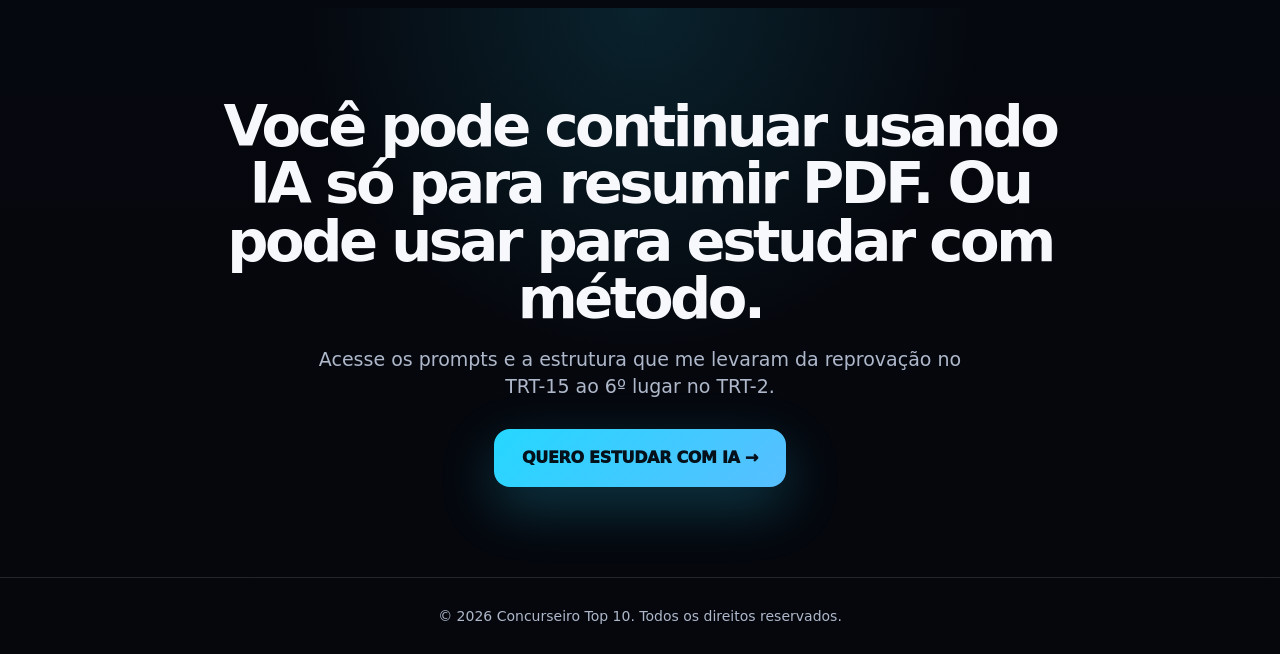
==== commit 11f54d5f: "Nova Página de Vendas" ====
--- a/index.html
+++ b/index.html
@@ -1,1563 +1,787 @@
 <!DOCTYPE html>
 <html lang="pt-BR">
-
 <head>
-    <meta charset="UTF-8">
-    <meta name="viewport" content="width=device-width, initial-scale=1.0">
-    <title>PromptAprovado | Engenharia de Prompt e NotebookLM para Concursos</title>
-    <meta name="description"
-        content="Descubra o método exato de Estudo Ativo com Inteligência Artificial que transformou um concurseiro comum de 42 anos em aprovado em 6º lugar no TRT-2. Comandos prontos de IA para copiar e colar.">
-
-    <!-- Favicon / Meta properties -->
-    <link rel="icon"
-        href="data:image/svg+xml,<svg xmlns=%22http://www.w3.org/2000/svg%22 viewBox=%220 0 100 100%22><text y=%22.9em%22 font-size=%2290%22>⚡</text></svg>">
-
-    <!-- FontAwesome CDN for elegant minimal icons -->
-    <link rel="stylesheet" href="https://cdnjs.cloudflare.com/ajax/libs/font-awesome/6.4.0/css/all.min.css">
-
-    <!-- Google Fonts: Plus Jakarta Sans and Inter matching index.html -->
-    <link rel="preconnect" href="https://fonts.googleapis.com">
-    <link rel="preconnect" href="https://fonts.gstatic.com" crossorigin>
-    <link
-        href="https://fonts.googleapis.com/css2?family=Plus+Jakarta+Sans:wght@300;400;500;600;700;800&family=Inter:wght@300;400;500;600;700&display=swap"
-        rel="stylesheet">
-
-    <!-- Meta Pixel Code -->
-    <script src="js/pixel.js"></script>
-    <noscript><img height="1" width="1" style="display:none"
-            src="https://www.facebook.com/tr?id=990961440342976&ev=PageView&noscript=1" /></noscript>
-    <!-- End Meta Pixel Code -->
-
-    <style>
-        :root {
-            /* Identidade Visual de index.html */
-            --bg: #080c14;
-            --surface: #0d1321;
-            --surface2: rgba(22, 30, 49, 0.4);
-            --border: rgba(255, 255, 255, 0.08);
-
-            --gold: #ffe259;
-            --gold-dim: #ffa751;
-
-            --accent: #00f2fe;
-            --accent-blue: #4facfe;
-            --accent-purple: #8a2be2;
-            --accent-pink: #ff007f;
-            --accent-gold: #ffd700;
-            --accent-green: #10b981;
-            --accent-red: #ef4444;
-
-            --text: #f8fafc;
-            --muted: #94a3b8;
-            --muted-dark: #64748b;
-
-            --green: #10b981;
-            --danger: #ef4444;
-            --r: 16px;
-
-            /* Gradients */
-            --gradient-primary: linear-gradient(135deg, #00f2fe 0%, #4facfe 100%);
-            --gradient-secondary: linear-gradient(135deg, #b5179e 0%, #7209b7 100%);
-            --gradient-gold: linear-gradient(135deg, #ffe259 0%, #ffa751 100%);
-            --gradient-glow: linear-gradient(135deg, rgba(0, 242, 254, 0.15) 0%, rgba(138, 43, 226, 0.15) 100%);
-
-            /* Typography */
-            --font-headings: 'Plus Jakarta Sans', sans-serif;
-            --font-body: 'Inter', sans-serif;
-            --transition-smooth: all 0.3s cubic-bezier(0.4, 0, 0.2, 1);
-        }
-
-        *,
-        *::before,
-        *::after {
-            box-sizing: border-box;
-            margin: 0;
-            padding: 0;
-        }
-
-        html {
-            scroll-behavior: smooth;
-        }
-
-        body {
-            background: var(--bg);
-            color: var(--text);
-            font-family: var(--font-body);
-            font-size: 16px;
-            line-height: 1.6;
-            overflow-x: hidden;
-            -webkit-font-smoothing: antialiased;
-            -moz-osx-font-smoothing: grayscale;
-        }
-
-        /* ─── GLOW BLOBS ────────────────────── */
-        .glow-blob {
-            position: absolute;
-            width: 400px;
-            height: 400px;
-            border-radius: 50%;
-            background: radial-gradient(circle, rgba(0, 242, 254, 0.1) 0%, rgba(79, 172, 254, 0.04) 50%, transparent 100%);
-            filter: blur(60px);
-            z-index: -1;
-            pointer-events: none;
-        }
-
-        .glow-blob-1 {
-            top: 5%;
-            left: -150px;
-        }
-
-        .glow-blob-2 {
-            top: 40%;
-            right: -150px;
-            background: radial-gradient(circle, rgba(138, 43, 226, 0.1) 0%, rgba(255, 0, 127, 0.03) 50%, transparent 100%);
-        }
-
-        .glow-blob-3 {
-            bottom: 10%;
-            left: -100px;
-            background: radial-gradient(circle, rgba(0, 242, 254, 0.08) 0%, transparent 70%);
-        }
-
-        /* ─── TOPBAR ─────────────────────────── */
-        .topbar {
-            background: var(--surface);
-            color: var(--text);
-            text-align: center;
-            padding: 12px 16px;
-            font-size: 13px;
-            font-weight: 500;
-            letter-spacing: 0.03em;
-            border-bottom: 1px solid var(--border);
-            position: relative;
-        }
-
-        .topbar::before {
-            content: '';
-            position: absolute;
-            top: 0;
-            left: 0;
-            width: 100%;
-            height: 2px;
-            background: var(--gradient-primary);
-        }
-
-        .topbar span {
-            color: var(--accent);
-            font-weight: 700;
-        }
-
-        .topbar strong {
-            color: var(--accent-gold);
-        }
-
-        /* ─── NAV ────────────────────────────── */
-        nav {
-            display: flex;
-            align-items: center;
-            justify-content: space-between;
-            padding: 18px 24px;
-            border-bottom: 1px solid var(--border);
-            position: sticky;
-            top: 0;
-            background: rgba(8, 12, 20, 0.9);
-            backdrop-filter: blur(12px);
-            z-index: 100;
-        }
-
-        .logo {
-            font-family: var(--font-headings);
-            font-weight: 800;
-            font-size: 22px;
-            letter-spacing: 0.5px;
-            color: var(--text);
-            display: flex;
-            align-items: center;
-            gap: 6px;
-        }
-
-        .logo::before {
-            content: '⚡';
-            color: var(--accent);
-            font-size: 20px;
-        }
-
-        .logo span {
-            background: var(--gradient-primary);
-            -webkit-background-clip: text;
-            -webkit-text-fill-color: transparent;
-        }
-
-        .nav-cta {
-            background: var(--gradient-primary);
-            color: #080c14;
-            font-size: 12px;
-            font-weight: 700;
-            padding: 10px 20px;
-            border-radius: 8px;
-            text-decoration: none;
-            letter-spacing: 0.04em;
-            transition: var(--transition-smooth);
-            display: none;
-            font-family: var(--font-headings);
-            text-transform: uppercase;
-            box-shadow: 0 4px 15px rgba(0, 242, 254, 0.25);
-        }
-
-        @media(min-width:600px) {
-            .nav-cta {
-                display: inline-block;
-            }
-        }
-
-        .nav-cta:hover {
-            transform: translateY(-1px);
-            box-shadow: 0 6px 20px rgba(0, 242, 254, 0.4);
-            filter: brightness(1.1);
-        }
-
-        /* ─── HERO ───────────────────────────── */
-        .hero {
-            position: relative;
-            overflow: hidden;
-            padding: 80px 24px 80px;
-            text-align: center;
-        }
-
-        .hero h1,
-        .pain h2,
-        .story h2,
-        .method h2,
-        .pricing h2,
-        .faq h2,
-        .final-cta h2 {
-            font-family: var(--font-headings);
-            font-weight: 800;
-            color: var(--text);
-        }
-
-        .hero h1 {
-            font-size: clamp(32px, 5vw, 56px);
-            line-height: 1.15;
-            letter-spacing: -0.02em;
-            max-width: 900px;
-            margin: 0 auto 24px;
-        }
-
-        .hero h1 em {
-            font-style: normal;
-            background: var(--gradient-primary);
-            -webkit-background-clip: text;
-            -webkit-text-fill-color: transparent;
-        }
-
-        .hero-badge {
-            display: inline-flex;
-            align-items: center;
-            gap: 8px;
-            background: rgba(0, 242, 254, 0.08);
-            border: 1px solid rgba(0, 242, 254, 0.2);
-            border-radius: 100px;
-            padding: 6px 16px;
-            font-size: 11px;
-            font-weight: 700;
-            color: var(--accent);
-            letter-spacing: 0.06em;
-            text-transform: uppercase;
-            margin-bottom: 28px;
-            font-family: var(--font-headings);
-        }
-
-        .hero-sub {
-            font-size: clamp(15px, 2.5vw, 18px);
-            color: var(--muted);
-            max-width: 650px;
-            margin: 0 auto 16px;
-            font-weight: 400;
-            line-height: 1.7;
-        }
-
-        .hero-proof {
-            font-size: 13.5px;
-            color: var(--muted);
-            margin-bottom: 40px;
-            line-height: 1.6;
-        }
-
-        .hero-proof strong {
-            color: var(--green);
-            font-weight: 600;
-        }
-
-        .cta-primary {
-            display: inline-block;
-            background: var(--gradient-primary);
-            color: #080c14;
-            font-weight: 800;
-            font-size: 15px;
-            padding: 18px 40px;
-            border-radius: 12px;
-            text-decoration: none;
-            letter-spacing: 0.03em;
-            transition: var(--transition-smooth);
-            box-shadow: 0 4px 25px rgba(0, 242, 254, 0.25);
-            font-family: var(--font-headings);
-            text-transform: uppercase;
-        }
-
-        .cta-primary:hover {
-            transform: translateY(-2px);
-            box-shadow: 0 8px 35px rgba(0, 242, 254, 0.45);
-            filter: brightness(1.1);
-        }
-
-        .cta-sub {
-            display: block;
-            margin-top: 14px;
-            font-size: 12px;
-            color: var(--muted-dark);
-        }
-
-        .cta-sub .price-highlight {
-            color: var(--green);
-            font-weight: 600;
-        }
-
-        /* stats bar */
-        .hero-stats {
-            display: flex;
-            justify-content: center;
-            gap: 0;
-            margin-top: 64px;
-            border: 1px solid var(--border);
-            border-radius: var(--r);
-            background: var(--surface2);
-            backdrop-filter: blur(12px);
-            max-width: 750px;
-            margin-inline: auto;
-            overflow: hidden;
-            box-shadow: 0 10px 30px rgba(0, 0, 0, 0.3);
-        }
-
-        .stat {
-            flex: 1;
-            padding: 24px 16px;
-            text-align: center;
-            border-right: 1px solid var(--border);
-            transition: var(--transition-smooth);
-        }
-
-        .stat:hover {
-            background: rgba(255, 255, 255, 0.02);
-        }
-
-        .stat:last-child {
-            border-right: none;
-        }
-
-        .stat-num {
-            font-family: var(--font-headings);
-            font-weight: 800;
-            font-size: 32px;
-            background: var(--gradient-primary);
-            -webkit-background-clip: text;
-            -webkit-text-fill-color: transparent;
-            line-height: 1.1;
-            display: block;
-        }
-
-        .stat-label {
-            font-size: 11px;
-            color: var(--muted);
-            margin-top: 6px;
-            text-transform: uppercase;
-            letter-spacing: 0.05em;
-        }
-
-        /* ─── DOR ────────────────────────────── */
-        .pain {
-            background: var(--surface);
-            border-top: 1px solid var(--border);
-            border-bottom: 1px solid var(--border);
-            padding: 80px 24px;
-            position: relative;
-        }
-
-        .pain-inner {
-            max-width: 680px;
-            margin: 0 auto;
-        }
-
-        .pain h2 {
-            font-size: clamp(26px, 4.5vw, 40px);
-            line-height: 1.2;
-            margin-bottom: 40px;
-            text-align: center;
-            letter-spacing: -0.01em;
-        }
-
-        .pain-list {
-            list-style: none;
-            display: flex;
-            flex-direction: column;
-            gap: 16px;
-            margin-bottom: 40px;
-        }
-
-        .pain-list li {
-            display: flex;
-            align-items: flex-start;
-            gap: 16px;
-            background: rgba(239, 68, 68, 0.03);
-            border: 1px solid rgba(239, 68, 68, 0.1);
-            border-radius: 12px;
-            padding: 18px 20px;
-            font-size: 14px;
-            color: var(--text-secondary);
-            line-height: 1.6;
-            transition: var(--transition-smooth);
-        }
-
-        .pain-list li:hover {
-            border-color: rgba(239, 68, 68, 0.25);
-            background: rgba(239, 68, 68, 0.05);
-            transform: translateX(4px);
-        }
-
-        .pain-list li .icon {
-            font-size: 16px;
-            flex-shrink: 0;
-            margin-top: 2px;
-        }
-
-        .pain-transition {
-            background: rgba(0, 242, 254, 0.05);
-            border: 1px solid rgba(0, 242, 254, 0.15);
-            border-radius: 12px;
-            padding: 20px 24px;
-            font-size: 15px;
-            font-weight: 600;
-            color: var(--accent);
-            text-align: center;
-            box-shadow: 0 10px 30px rgba(0, 242, 254, 0.03);
-        }
-
-        /* ─── STORY ──────────────────────────── */
-        .story {
-            padding: 100px 24px;
-        }
-
-        .section-label {
-            font-size: 11px;
-            font-weight: 800;
-            letter-spacing: 0.15em;
-            text-transform: uppercase;
-            background: var(--gradient-primary);
-            -webkit-background-clip: text;
-            -webkit-text-fill-color: transparent;
-            margin-bottom: 12px;
-            display: inline-block;
-            font-family: var(--font-headings);
-        }
-
-        .story-inner {
-            max-width: 720px;
-            margin: 0 auto;
-        }
-
-        .story h2 {
-            font-size: clamp(26px, 5vw, 42px);
-            line-height: 1.2;
-            margin-bottom: 36px;
-            letter-spacing: -0.01em;
-        }
-
-        .story h2 em {
-            font-style: normal;
-            background: var(--gradient-primary);
-            -webkit-background-clip: text;
-            -webkit-text-fill-color: transparent;
-        }
-
-        .story p {
-            color: var(--muted);
-            margin-bottom: 24px;
-            line-height: 1.8;
-            font-size: 15px;
-        }
-
-        .story p strong {
-            color: var(--text);
-        }
-
-        blockquote {
-            border-left: 3px solid var(--accent);
-            padding: 20px 24px;
-            background: rgba(0, 242, 254, 0.03);
-            border-radius: 0 12px 12px 0;
-            margin: 36px 0;
-            font-style: italic;
-            color: var(--text-secondary);
-            font-size: 15px;
-            line-height: 1.8;
-        }
-
-        blockquote strong {
-            color: var(--accent);
-            font-style: normal;
-        }
-
-        /* timeline */
-        .timeline {
-            margin: 56px 0;
-            position: relative;
-        }
-
-        .timeline::before {
-            content: '';
-            position: absolute;
-            left: 19px;
-            top: 0;
-            bottom: 0;
-            width: 2px;
-            background: linear-gradient(to bottom, transparent, var(--border) 10%, var(--border) 90%, transparent);
-        }
-
-        .tl-item {
-            display: flex;
-            gap: 20px;
-            margin-bottom: 28px;
-            align-items: flex-start;
-        }
-
-        .tl-dot {
-            width: 40px;
-            height: 40px;
-            border-radius: 50%;
-            border: 1px solid var(--border);
-            background: var(--surface2);
-            display: flex;
-            align-items: center;
-            justify-content: center;
-            font-size: 14px;
-            flex-shrink: 0;
-            z-index: 1;
-            box-shadow: 0 4px 12px rgba(0, 0, 0, 0.4);
-            transition: var(--transition-smooth);
-        }
-
-        .tl-dot.win {
-            border-color: var(--accent);
-            background: rgba(0, 242, 254, 0.1);
-            box-shadow: 0 0 15px rgba(0, 242, 254, 0.2);
-        }
-
-        .tl-body {
-            padding-top: 6px;
-        }
-
-        .tl-year {
-            font-size: 11px;
-            color: var(--muted-dark);
-            text-transform: uppercase;
-            letter-spacing: 0.1em;
-            margin-bottom: 4px;
-            font-weight: 700;
-        }
-
-        .tl-title {
-            font-weight: 700;
-            font-size: 15px;
-            margin-bottom: 4px;
-            color: var(--text);
-        }
-
-        .tl-desc {
-            font-size: 13px;
-            color: var(--muted);
-            line-height: 1.6;
-        }
-
-        /* result card */
-        .result-card {
-            background: linear-gradient(135deg, rgba(0, 242, 254, 0.08), rgba(79, 172, 254, 0.02));
-            border: 1px solid rgba(0, 242, 254, 0.2);
-            border-radius: var(--r);
-            padding: 36px 28px;
-            text-align: center;
-            margin-top: 48px;
-            box-shadow: 0 15px 35px rgba(0, 242, 254, 0.05);
-        }
-
-        .result-card .trophy-large {
-            font-size: 44px;
-            display: block;
-            margin-bottom: 16px;
-        }
-
-        .result-card h3 {
-            font-family: var(--font-headings);
-            font-weight: 800;
-            font-size: 26px;
-            background: var(--gradient-primary);
-            -webkit-background-clip: text;
-            -webkit-text-fill-color: transparent;
-            line-height: 1.2;
-            margin-bottom: 12px;
-        }
-
-        .result-card p {
-            color: var(--muted);
-            font-size: 14px;
-            line-height: 1.7;
-        }
-
-        /* ─── METHOD ─────────────────────────── */
-        .method {
-            padding: 100px 24px;
-            background: var(--surface);
-            border-top: 1px solid var(--border);
-            border-bottom: 1px solid var(--border);
-        }
-
-        .method-inner {
-            max-width: 780px;
-            margin: 0 auto;
-        }
-
-        .method h2 {
-            font-size: clamp(26px, 5vw, 42px);
-            margin-bottom: 16px;
-            line-height: 1.2;
-            letter-spacing: -0.01em;
-        }
-
-        .method h2 em {
-            font-style: normal;
-            background: var(--gradient-primary);
-            -webkit-background-clip: text;
-            -webkit-text-fill-color: transparent;
-        }
-
-        .method-sub {
-            color: var(--muted);
-            font-size: 15px;
-            margin-bottom: 48px;
-            max-width: 580px;
-            line-height: 1.6;
-        }
-
-        /* feynman demo */
-        .chat-demo {
-            border: 1px solid var(--border);
-            border-radius: var(--r);
-            overflow: hidden;
-            margin-bottom: 56px;
-            box-shadow: 0 20px 45px rgba(0, 0, 0, 0.4);
-            background: var(--bg);
-        }
-
-        .chat-header {
-            background: var(--surface2);
-            border-bottom: 1px solid var(--border);
-            padding: 14px 20px;
-            font-size: 12px;
-            font-weight: 600;
-            color: var(--muted);
-            display: flex;
-            align-items: center;
-            gap: 8px;
-        }
-
-        .chat-dot {
-            width: 8px;
-            height: 8px;
-            border-radius: 50%;
-            background: var(--green);
-            box-shadow: 0 0 8px var(--green);
-        }
-
-        .chat-body {
-            padding: 24px;
-            display: flex;
-            flex-direction: column;
-            gap: 16px;
-        }
-
-        .msg {
-            max-width: 85%;
-        }
-
-        .msg-user {
-            align-self: flex-end;
-        }
-
-        .msg-ai {
-            align-self: flex-start;
-        }
-
-        .msg-label {
-            font-size: 10px;
-            color: var(--muted-dark);
-            margin-bottom: 6px;
-            text-transform: uppercase;
-            letter-spacing: 0.08em;
-            font-weight: 700;
-        }
-
-        .msg-user .msg-label {
-            text-align: right;
-        }
-
-        .msg-bubble {
-            border-radius: 12px;
-            padding: 14px 18px;
-            font-size: 13px;
-            line-height: 1.7;
-        }
-
-        .msg-user .msg-bubble {
-            background: linear-gradient(135deg, rgba(0, 242, 254, 0.12) 0%, rgba(79, 172, 254, 0.03) 100%);
-            border: 1px solid rgba(0, 242, 254, 0.25);
-            color: var(--text);
-        }
-
-        .msg-ai .msg-bubble {
-            background: var(--surface2);
-            border: 1px solid var(--border);
-            color: var(--text-secondary);
-        }
-
-        .msg-ai .msg-bubble .alert {
-            color: var(--accent-gold);
-            font-weight: 700;
-            display: block;
-            margin-top: 10px;
-        }
-
-        /* modules grid */
-        .modules {
-            display: flex;
-            flex-direction: column;
-            gap: 16px;
-        }
-
-        .module-card {
-            border: 1px solid var(--border);
-            border-radius: var(--r);
-            padding: 24px;
-            background: var(--surface2);
-            display: flex;
-            gap: 20px;
-            align-items: flex-start;
-            transition: var(--transition-smooth);
-        }
-
-        .module-card:hover {
-            border-color: rgba(0, 242, 254, 0.3);
-            transform: translateY(-2px);
-            box-shadow: 0 12px 25px rgba(0, 242, 254, 0.05);
-        }
-
-        .mod-num {
-            font-family: var(--font-headings);
-            font-weight: 800;
-            font-size: 32px;
-            background: var(--gradient-primary);
-            -webkit-background-clip: text;
-            -webkit-text-fill-color: transparent;
-            opacity: 0.6;
-            line-height: 1;
-            flex-shrink: 0;
-            width: 40px;
-        }
-
-        .mod-title {
-            font-weight: 700;
-            font-size: 16px;
-            margin-bottom: 6px;
-            color: var(--text);
-        }
-
-        .mod-desc {
-            font-size: 13.5px;
-            color: var(--muted);
-            line-height: 1.65;
-        }
-
-        .mod-tags {
-            display: flex;
-            flex-wrap: wrap;
-            gap: 6px;
-            margin-top: 12px;
-        }
-
-        .tag {
-            font-size: 11px;
-            padding: 4px 12px;
-            border-radius: 100px;
-            background: rgba(0, 242, 254, 0.06);
-            border: 1px solid rgba(0, 242, 254, 0.15);
-            color: var(--accent);
-            font-family: var(--font-headings);
-            font-weight: 600;
-        }
-
-        /* ─── PRICING ────────────────────────── */
-        .pricing {
-            padding: 100px 24px;
-            text-align: center;
-        }
-
-        .pricing h2 {
-            font-size: clamp(28px, 5vw, 44px);
-            margin-bottom: 8px;
-            line-height: 1.2;
-            letter-spacing: -0.01em;
-        }
-
-        .pricing-sub {
-            color: var(--muted);
-            font-size: 15px;
-            margin-bottom: 48px;
-        }
-
-        .pricing-card {
-            max-width: 480px;
-            margin: 0 auto;
-            background: var(--surface);
-            border: 1px solid rgba(0, 242, 254, 0.25);
-            border-radius: 20px;
-            overflow: hidden;
-            box-shadow: 0 25px 60px rgba(0, 242, 254, 0.08);
-        }
-
-        .pricing-header {
-            background: linear-gradient(135deg, rgba(0, 242, 254, 0.08) 0%, rgba(79, 172, 254, 0.01) 100%);
-            padding: 36px 24px;
-            border-bottom: 1px solid var(--border);
-        }
-
-        .pricing-tag {
-            display: inline-block;
-            background: var(--gradient-secondary);
-            color: #fff;
-            font-size: 11px;
-            font-weight: 800;
-            padding: 6px 16px;
-            border-radius: 100px;
-            letter-spacing: 0.06em;
-            text-transform: uppercase;
-            margin-bottom: 20px;
-            font-family: var(--font-headings);
-            box-shadow: 0 4px 12px rgba(181, 23, 158, 0.3);
-        }
-
-        .price-main {
-            font-family: var(--font-headings);
-            font-weight: 800;
-            font-size: 64px;
-            background: var(--gradient-primary);
-            -webkit-background-clip: text;
-            -webkit-text-fill-color: transparent;
-            line-height: 1;
-            margin: 8px 0;
-        }
-
-        .price-main sup {
-            font-size: 28px;
-            vertical-align: super;
-        }
-
-        .price-main .cents {
-            font-size: 36px;
-        }
-
-        .price-old {
-            font-size: 14px;
-            color: var(--muted-dark);
-            text-decoration: line-through;
-            margin-bottom: 4px;
-        }
-
-        .price-installments {
-            font-size: 14px;
-            color: var(--muted);
-            margin-top: 8px;
-        }
-
-        .price-installments strong {
-            color: var(--text);
-            font-weight: 700;
-        }
-
-        .pricing-features {
-            padding: 32px 24px;
-            text-align: left;
-            border-bottom: 1px solid var(--border);
-        }
-
-        .feat-item {
-            display: flex;
-            align-items: flex-start;
-            gap: 12px;
-            font-size: 14px;
-            margin-bottom: 16px;
-            color: var(--text-secondary);
-            line-height: 1.5;
-        }
-
-        .feat-item:last-child {
-            margin-bottom: 0;
-        }
-
-        .feat-icon {
-            color: var(--green);
-            font-size: 14px;
-            flex-shrink: 0;
-            margin-top: 2px;
-        }
-
-        .pricing-footer {
-            padding: 32px 24px;
-        }
-
-        .cta-block {
-            display: flex;
-            flex-direction: column;
-            align-items: center;
-            gap: 16px;
-        }
-
-        .guarantee-pill {
-            display: flex;
-            align-items: center;
-            gap: 8px;
-            font-size: 12px;
-            color: var(--muted);
-            padding: 8px 18px;
-            background: rgba(16, 185, 129, 0.06);
-            border: 1px solid rgba(16, 185, 129, 0.15);
-            border-radius: 100px;
-            font-family: var(--font-headings);
-            font-weight: 600;
-        }
-
-        .guarantee-pill .g-icon {
-            font-size: 14px;
-        }
-
-        .payment-methods {
-            display: flex;
-            align-items: center;
-            justify-content: center;
-            gap: 8px;
-            margin-top: 20px;
-            font-size: 12px;
-            color: var(--muted-dark);
-        }
-
-        .pm-chip {
-            background: var(--surface2);
-            border: 1px solid var(--border);
-            padding: 6px 12px;
-            border-radius: 6px;
-            font-size: 11px;
-            color: var(--muted);
-            font-family: var(--font-headings);
-            font-weight: 600;
-        }
-
-        /* guarantee section */
-        .guarantee {
-            background: var(--surface);
-            border-top: 1px solid var(--border);
-            border-bottom: 1px solid var(--border);
-            padding: 64px 24px;
-            position: relative;
-        }
-
-        .guarantee-inner {
-            max-width: 640px;
-            margin: 0 auto;
-            display: flex;
-            gap: 24px;
-            align-items: flex-start;
-        }
-
-        .g-badge {
-            background: rgba(16, 185, 129, 0.08);
-            border: 1px solid rgba(16, 185, 129, 0.2);
-            border-radius: 16px;
-            width: 72px;
-            height: 72px;
-            display: flex;
-            align-items: center;
-            justify-content: center;
-            font-size: 32px;
-            flex-shrink: 0;
-            box-shadow: 0 10px 25px rgba(16, 185, 129, 0.05);
-        }
-
-        .guarantee-inner h3 {
-            font-weight: 700;
-            font-size: 18px;
-            margin-bottom: 8px;
-            color: var(--text);
-        }
-
-        .guarantee-inner p {
-            color: var(--muted);
-            font-size: 14px;
-            line-height: 1.7;
-        }
-
-        @media(max-width:500px) {
-            .guarantee-inner {
-                flex-direction: column;
-                align-items: center;
-                text-align: center;
-            }
-        }
-
-        /* ─── FAQ ────────────────────────────── */
-        .faq {
-            padding: 80px 24px;
-        }
-
-        .faq-inner {
-            max-width: 680px;
-            margin: 0 auto;
-        }
-
-        .faq h2 {
-            font-size: clamp(26px, 4.5vw, 36px);
-            margin-bottom: 40px;
-            text-align: center;
-            letter-spacing: -0.01em;
-        }
-
-        details {
-            border: 1px solid var(--border);
-            border-radius: var(--r);
-            margin-bottom: 12px;
-            background: var(--surface2);
-            overflow: hidden;
-            transition: var(--transition-smooth);
-        }
-
-        details:hover {
-            border-color: rgba(0, 242, 254, 0.25);
-        }
-
-        summary {
-            padding: 20px 24px;
-            cursor: pointer;
-            font-weight: 700;
-            font-size: 15px;
-            list-style: none;
-            display: flex;
-            justify-content: space-between;
-            align-items: center;
-            gap: 12px;
-            user-select: none;
-            font-family: var(--font-headings);
-            color: var(--text);
-        }
-
-        summary::-webkit-details-marker {
-            display: none;
-        }
-
-        summary::after {
-            content: '+';
-            font-size: 20px;
-            color: var(--muted);
-            flex-shrink: 0;
-            transition: transform 0.3s ease;
-        }
-
-        details[open] summary::after {
-            content: '−';
-            color: var(--accent);
-        }
-
-        details p {
-            padding: 0 24px 20px;
-            font-size: 14px;
-            color: var(--muted);
-            line-height: 1.75;
-        }
-
-        /* ─── FINAL CTA ──────────────────────── */
-        .final-cta {
-            padding: 100px 24px;
-            text-align: center;
-            position: relative;
-            overflow: hidden;
-        }
-
-        .final-cta h2 {
-            font-size: clamp(28px, 6vw, 52px);
-            line-height: 1.15;
-            max-width: 800px;
-            margin: 0 auto 24px;
-            letter-spacing: -0.01em;
-        }
-
-        .final-cta h2 em {
-            font-style: normal;
-            background: var(--gradient-primary);
-            -webkit-background-clip: text;
-            -webkit-text-fill-color: transparent;
-        }
-
-        .final-cta p {
-            max-width: 550px;
-            margin: 0 auto 36px;
-            color: var(--muted);
-            font-size: 16px;
-            line-height: 1.7;
-        }
-
-        /* ─── FOOTER ─────────────────────────── */
-        footer {
-            border-top: 1px solid var(--border);
-            padding: 32px 24px;
-            text-align: center;
-            font-size: 13px;
-            color: var(--muted-dark);
-        }
-
-        /* ─── TIMER ──────────────────────────── */
-        .timer-bar {
-            background: rgba(239, 68, 68, 0.08);
-            border: 1px solid rgba(239, 68, 68, 0.2);
-            border-radius: 8px;
-            padding: 12px 20px;
-            display: inline-flex;
-            align-items: center;
-            justify-content: center;
-            gap: 12px;
-            font-size: 13px;
-            margin-bottom: 24px;
-            flex-wrap: wrap;
-            text-align: center;
-            font-family: var(--font-headings);
-        }
-
-        .timer-bar .fire {
-            font-size: 16px;
-            display: flex;
-            align-items: center;
-        }
-
-        .timer-bar strong {
-            color: var(--danger);
-        }
-
-        #countdown {
-            font-family: var(--font-headings);
-            font-weight: 800;
-            font-size: 22px;
-            letter-spacing: 1px;
-            color: var(--danger);
-        }
-
-        /* responsive */
-        @media(max-width:600px) {
-            .hero-stats {
-                flex-direction: column;
-            }
-
-            .stat {
-                border-right: none;
-                border-bottom: 1px solid var(--border);
-            }
-
-            .stat:last-child {
-                border-bottom: none;
-            }
-        }
-
-
-    </style>
+  <meta charset="UTF-8" />
+  <meta name="viewport" content="width=device-width, initial-scale=1.0" />
+  <title>PromptAprovado | IA aplicada à aprovação em concursos</title>
+  <meta name="description" content="O método de estudo com IA que levou Roberto Tavares ao 6º lugar no TRT-2 após reprovar no TRT-15. Acesso vitalício, +20 prompts, 5 módulos práticos e garantia de 7 dias." />
+
+  <!-- Meta Pixel Code -->
+  <script src="js/pixel.js"></script>
+  <noscript><img height="1" width="1" style="display:none"
+          src="https://www.facebook.com/tr?id=990961440342976&ev=PageView&noscript=1" /></noscript>
+  <!-- End Meta Pixel Code -->
+
+  <style>
+    :root {
+      --bg: #060a12;
+      --bg-2: #0b111d;
+      --card: rgba(255,255,255,.055);
+      --card-strong: rgba(255,255,255,.09);
+      --line: rgba(255,255,255,.12);
+      --text: #f7f8fb;
+      --muted: #aeb8ca;
+      --soft: #dce4f4;
+      --cyan: #25d7ff;
+      --cyan-2: #58bfff;
+      --green: #22c98b;
+      --gold: #f4c94f;
+      --danger: #ff775e;
+      --shadow: 0 24px 80px rgba(0,0,0,.45);
+      --radius: 28px;
+      --max: 1180px;
+    }
+
+    * { box-sizing: border-box; margin: 0; padding: 0; }
+
+    html { scroll-behavior: smooth; }
+
+    body {
+      font-family: Inter, ui-sans-serif, system-ui, -apple-system, BlinkMacSystemFont, "Segoe UI", sans-serif;
+      background:
+        radial-gradient(circle at 20% 0%, rgba(37,215,255,.16), transparent 30%),
+        radial-gradient(circle at 80% 12%, rgba(88,191,255,.12), transparent 26%),
+        linear-gradient(180deg, #050812 0%, #070b14 42%, #05070d 100%);
+      color: var(--text);
+      line-height: 1.45;
+      overflow-x: hidden;
+    }
+
+    a { color: inherit; text-decoration: none; }
+
+    .container { width: min(var(--max), calc(100% - 40px)); margin: 0 auto; }
+
+    .announcement {
+      position: sticky;
+      top: 0;
+      z-index: 50;
+      background: rgba(5, 8, 18, .9);
+      backdrop-filter: blur(18px);
+      border-bottom: 1px solid var(--line);
+    }
+
+    .announcement .inner {
+      min-height: 42px;
+      display: flex;
+      justify-content: center;
+      align-items: center;
+      gap: 8px;
+      color: var(--soft);
+      font-size: 14px;
+      font-weight: 750;
+      text-align: center;
+    }
+
+    .announcement b { color: var(--gold); }
+    .announcement strong { color: var(--cyan); }
+
+    header {
+      border-bottom: 1px solid var(--line);
+      background: rgba(5, 8, 18, .55);
+      backdrop-filter: blur(14px);
+    }
+
+    .nav {
+      min-height: 76px;
+      display: flex;
+      align-items: center;
+      justify-content: space-between;
+      gap: 20px;
+    }
+
+    .logo {
+      display: flex;
+      align-items: center;
+      gap: 10px;
+      font-weight: 950;
+      letter-spacing: -0.04em;
+      font-size: clamp(22px, 2.4vw, 30px);
+    }
+
+    .bolt { color: var(--danger); }
+    .logo span:last-child { color: var(--cyan); }
+
+    .nav-cta {
+      display: inline-flex;
+      align-items: center;
+      justify-content: center;
+      min-height: 42px;
+      padding: 0 18px;
+      border-radius: 999px;
+      background: linear-gradient(135deg, var(--cyan), var(--cyan-2));
+      color: #04101a;
+      font-weight: 950;
+      font-size: 13px;
+      box-shadow: 0 0 34px rgba(37,215,255,.26);
+    }
+
+    .hero {
+      position: relative;
+      padding: clamp(64px, 8vw, 110px) 0 50px;
+    }
+
+    .hero-grid {
+      display: grid;
+      grid-template-columns: 1.05fr .95fr;
+      align-items: center;
+      gap: clamp(34px, 5vw, 70px);
+    }
+
+    .eyebrow {
+      display: inline-flex;
+      align-items: center;
+      gap: 8px;
+      padding: 9px 14px;
+      border: 1px solid rgba(37,215,255,.28);
+      border-radius: 999px;
+      background: rgba(37,215,255,.08);
+      color: var(--cyan);
+      font-size: 12px;
+      font-weight: 900;
+      text-transform: uppercase;
+      letter-spacing: .03em;
+      margin-bottom: 20px;
+    }
+
+    h1 {
+      font-size: clamp(42px, 6.6vw, 82px);
+      line-height: .96;
+      letter-spacing: -0.07em;
+      font-weight: 980;
+      max-width: 860px;
+    }
+
+    .gradient {
+      background: linear-gradient(135deg, #fff 0%, #ddecff 30%, var(--cyan) 100%);
+      -webkit-background-clip: text;
+      background-clip: text;
+      color: transparent;
+    }
+
+    .highlight {
+      position: relative;
+      display: inline-block;
+      color: var(--cyan);
+      text-shadow: 0 0 38px rgba(37,215,255,.22);
+    }
+
+    .hero-copy {
+      margin-top: 24px;
+      max-width: 680px;
+      color: var(--soft);
+      font-size: clamp(18px, 2vw, 22px);
+    }
+
+    .proof-line {
+      margin-top: 18px;
+      display: flex;
+      align-items: center;
+      gap: 10px;
+      color: var(--muted);
+      font-size: 15px;
+    }
+
+    .check-dot {
+      width: 18px;
+      height: 18px;
+      border-radius: 50%;
+      display: inline-flex;
+      align-items: center;
+      justify-content: center;
+      background: var(--green);
+      color: #02120c;
+      font-size: 12px;
+      font-weight: 950;
+      flex: 0 0 auto;
+    }
+
+    .hero-actions {
+      display: flex;
+      flex-wrap: wrap;
+      align-items: center;
+      gap: 16px;
+      margin-top: 32px;
+    }
+
+    .btn-primary {
+      display: inline-flex;
+      align-items: center;
+      justify-content: center;
+      gap: 10px;
+      min-height: 58px;
+      padding: 0 28px;
+      border-radius: 16px;
+      background: linear-gradient(135deg, var(--cyan), var(--cyan-2));
+      color: #04101a;
+      font-weight: 980;
+      letter-spacing: -0.02em;
+      box-shadow: 0 20px 55px rgba(37,215,255,.24);
+      transition: transform .2s ease, box-shadow .2s ease;
+    }
+
+    .btn-primary:hover { transform: translateY(-2px); box-shadow: 0 24px 70px rgba(37,215,255,.32); }
+
+    .micro {
+      color: var(--muted);
+      font-size: 14px;
+    }
+
+    .micro b { color: var(--green); }
+
+    .hero-card {
+      position: relative;
+      border: 1px solid rgba(255,255,255,.14);
+      background:
+        linear-gradient(180deg, rgba(255,255,255,.1), rgba(255,255,255,.04)),
+        radial-gradient(circle at 35% 0%, rgba(37,215,255,.12), transparent 40%);
+      border-radius: var(--radius);
+      padding: 24px;
+      box-shadow: var(--shadow);
+      overflow: hidden;
+    }
+
+    .hero-card:before {
+      content: "";
+      position: absolute;
+      inset: -1px;
+      background: linear-gradient(135deg, rgba(37,215,255,.38), transparent 34%, transparent 64%, rgba(255,255,255,.12));
+      opacity: .45;
+      pointer-events: none;
+      mask: linear-gradient(#000 0 0) content-box, linear-gradient(#000 0 0);
+      -webkit-mask: linear-gradient(#000 0 0) content-box, linear-gradient(#000 0 0);
+      padding: 1px;
+      border-radius: var(--radius);
+      -webkit-mask-composite: xor;
+      mask-composite: exclude;
+    }
+
+    .screen {
+      border-radius: 20px;
+      background: #080c14;
+      border: 1px solid rgba(255,255,255,.12);
+      overflow: hidden;
+      box-shadow: inset 0 1px 0 rgba(255,255,255,.08);
+    }
+
+    .screen-top {
+      display: flex;
+      align-items: center;
+      gap: 7px;
+      padding: 13px 16px;
+      background: rgba(255,255,255,.06);
+      border-bottom: 1px solid rgba(255,255,255,.08);
+    }
+
+    .dot { width: 10px; height: 10px; border-radius: 50%; background: rgba(255,255,255,.28); }
+    .screen-body { padding: 24px; }
+
+    .doc-title {
+      color: var(--cyan);
+      font-size: 13px;
+      font-weight: 950;
+      letter-spacing: .08em;
+      text-transform: uppercase;
+      margin-bottom: 16px;
+    }
+
+    .doc-line {
+      display: flex;
+      gap: 10px;
+      padding: 12px 0;
+      border-bottom: 1px solid rgba(255,255,255,.08);
+      color: var(--soft);
+      font-size: 16px;
+    }
+
+    .doc-line:last-child { border-bottom: none; }
+    .doc-line b { color: #fff; }
+
+    .rank-card {
+      margin-top: 18px;
+      display: grid;
+      grid-template-columns: auto 1fr;
+      gap: 14px;
+      align-items: center;
+      padding: 18px;
+      border-radius: 20px;
+      background: rgba(37,215,255,.08);
+      border: 1px solid rgba(37,215,255,.22);
+    }
+
+    .rank-icon {
+      width: 50px;
+      height: 50px;
+      display: flex;
+      align-items: center;
+      justify-content: center;
+      border-radius: 16px;
+      background: rgba(37,215,255,.13);
+      font-size: 26px;
+    }
+
+    .rank-card h3 {
+      font-size: 24px;
+      line-height: 1;
+      letter-spacing: -0.04em;
+    }
+
+    .rank-card p { color: var(--muted); margin-top: 6px; font-size: 14px; }
+
+    .stats {
+      display: grid;
+      grid-template-columns: repeat(3, 1fr);
+      border: 1px solid var(--line);
+      border-radius: 22px;
+      overflow: hidden;
+      margin-top: 42px;
+      background: rgba(255,255,255,.035);
+    }
+
+    .stat { padding: 24px; text-align: center; border-right: 1px solid var(--line); }
+    .stat:last-child { border-right: none; }
+    .stat strong { display: block; color: var(--cyan); font-size: clamp(32px, 4vw, 46px); line-height: 1; letter-spacing: -0.05em; }
+    .stat span { margin-top: 8px; display: block; color: var(--muted); font-size: 13px; font-weight: 900; text-transform: uppercase; letter-spacing: .04em; }
+
+    section { padding: clamp(62px, 8vw, 96px) 0; }
+
+    .section-head { max-width: 760px; margin-bottom: 32px; }
+    .section-kicker { color: var(--cyan); font-weight: 950; text-transform: uppercase; font-size: 13px; letter-spacing: .08em; margin-bottom: 12px; }
+    h2 { font-size: clamp(34px, 4.5vw, 58px); line-height: 1; letter-spacing: -0.06em; }
+    .section-head p { color: var(--muted); font-size: 18px; margin-top: 16px; }
+
+    .pain-grid, .modules-grid, .bonus-grid {
+      display: grid;
+      grid-template-columns: repeat(3, 1fr);
+      gap: 16px;
+    }
+
+    .pain-card, .module, .bonus, .faq-item {
+      border: 1px solid var(--line);
+      background: var(--card);
+      border-radius: 22px;
+      padding: 22px;
+      box-shadow: 0 20px 60px rgba(0,0,0,.12);
+    }
+
+    .pain-card strong { color: #fff; display: block; font-size: 18px; margin-bottom: 8px; letter-spacing: -0.02em; }
+    .pain-card p, .module p, .bonus p, .faq-item p { color: var(--muted); }
+
+    .story {
+      background: linear-gradient(180deg, rgba(255,255,255,.035), rgba(255,255,255,.015));
+      border-top: 1px solid var(--line);
+      border-bottom: 1px solid var(--line);
+    }
+
+    .story-grid {
+      display: grid;
+      grid-template-columns: .85fr 1.15fr;
+      gap: 28px;
+      align-items: start;
+    }
+
+    .profile {
+      position: sticky;
+      top: 90px;
+      border: 1px solid rgba(37,215,255,.18);
+      background: linear-gradient(180deg, rgba(37,215,255,.08), rgba(255,255,255,.04));
+      border-radius: var(--radius);
+      padding: 24px;
+    }
+
+    .photo-placeholder {
+      aspect-ratio: 1 / 1;
+      border-radius: 24px;
+      background:
+        linear-gradient(135deg, rgba(37,215,255,.15), rgba(255,255,255,.04)),
+        radial-gradient(circle at 45% 15%, rgba(37,215,255,.18), transparent 35%),
+        #0b111d;
+      border: 1px solid rgba(255,255,255,.1);
+      display: grid;
+      place-items: center;
+      text-align: center;
+      color: var(--muted);
+      padding: 18px;
+      margin-bottom: 18px;
+    }
+
+    .profile h3 { font-size: 26px; letter-spacing: -0.04em; }
+    .profile p { margin-top: 10px; color: var(--muted); }
+
+    .timeline { display: grid; gap: 14px; }
+
+    .timeline-item {
+      display: grid;
+      grid-template-columns: 120px 1fr;
+      gap: 18px;
+      padding: 22px;
+      border: 1px solid var(--line);
+      background: rgba(255,255,255,.04);
+      border-radius: 22px;
+    }
+
+    .year { color: var(--cyan); font-weight: 980; font-size: 20px; }
+    .timeline-item h3 { font-size: 22px; letter-spacing: -0.03em; }
+    .timeline-item p { color: var(--muted); margin-top: 6px; }
+
+    .quote {
+      margin-top: 16px;
+      padding: 24px;
+      border-radius: 24px;
+      border: 1px solid rgba(37,215,255,.2);
+      background: rgba(37,215,255,.06);
+      color: var(--soft);
+      font-size: 18px;
+    }
+
+    .modules-grid { grid-template-columns: repeat(2, 1fr); }
+    .module { position: relative; min-height: 190px; }
+    .module-num { color: var(--cyan); font-weight: 980; font-size: 15px; margin-bottom: 16px; }
+    .module h3 { font-size: 24px; letter-spacing: -0.04em; margin-bottom: 10px; }
+    .tag-row { display: flex; flex-wrap: wrap; gap: 8px; margin-top: 16px; }
+    .tag { font-size: 12px; color: var(--cyan); border: 1px solid rgba(37,215,255,.22); background: rgba(37,215,255,.07); border-radius: 999px; padding: 6px 9px; font-weight: 850; }
+
+    .offer {
+      position: relative;
+      padding-bottom: 120px;
+    }
+
+    .offer-card {
+      max-width: 860px;
+      margin: 0 auto;
+      border: 1px solid rgba(37,215,255,.24);
+      border-radius: 34px;
+      padding: clamp(28px, 5vw, 54px);
+      background:
+        radial-gradient(circle at 50% 0%, rgba(37,215,255,.15), transparent 42%),
+        linear-gradient(180deg, rgba(255,255,255,.09), rgba(255,255,255,.04));
+      box-shadow: var(--shadow);
+      text-align: center;
+    }
+
+    .timer {
+      display: inline-flex;
+      align-items: center;
+      justify-content: center;
+      gap: 10px;
+      padding: 10px 14px;
+      border-radius: 999px;
+      background: rgba(255,119,94,.1);
+      color: #ffd1c8;
+      border: 1px solid rgba(255,119,94,.22);
+      font-weight: 900;
+      margin-bottom: 18px;
+    }
+
+    .price-old { color: var(--muted); text-decoration: line-through; margin-top: 22px; }
+    .price { font-size: clamp(58px, 8vw, 92px); font-weight: 980; letter-spacing: -0.08em; color: #fff; line-height: 1; margin: 6px 0; }
+    .installments { color: var(--muted); font-size: 18px; }
+
+    .offer-list {
+      display: grid;
+      grid-template-columns: repeat(2, 1fr);
+      gap: 12px;
+      text-align: left;
+      margin: 30px 0;
+    }
+
+    .offer-list li {
+      list-style: none;
+      display: flex;
+      gap: 10px;
+      color: var(--soft);
+      padding: 12px;
+      border-radius: 16px;
+      background: rgba(255,255,255,.04);
+    }
+
+    .offer-list li:before { content: "✓"; color: var(--green); font-weight: 950; }
+
+    .guarantee {
+      display: grid;
+      grid-template-columns: auto 1fr;
+      gap: 18px;
+      align-items: center;
+      max-width: 860px;
+      margin: 22px auto 0;
+      padding: 22px;
+      border: 1px solid var(--line);
+      background: rgba(255,255,255,.045);
+      border-radius: 24px;
+      color: var(--muted);
+    }
+
+    .seal { font-size: 36px; }
+    .guarantee b { color: #fff; }
+
+    .faq { padding-top: 20px; }
+    .faq-grid { display: grid; gap: 12px; }
+    .faq-item h3 { font-size: 19px; letter-spacing: -0.02em; margin-bottom: 8px; }
+
+    .final {
+      text-align: center;
+      padding: 90px 0;
+      background: radial-gradient(circle at 50% 0%, rgba(37,215,255,.13), transparent 40%);
+    }
+
+    .final h2 { max-width: 850px; margin: 0 auto 18px; }
+    .final p { max-width: 680px; margin: 0 auto 28px; color: var(--muted); font-size: 19px; }
+
+    footer {
+      border-top: 1px solid var(--line);
+      padding: 28px 0;
+      color: var(--muted);
+      font-size: 14px;
+      text-align: center;
+    }
+
+    .mobile-sticky {
+      display: none;
+      position: fixed;
+      left: 12px;
+      right: 12px;
+      bottom: 12px;
+      z-index: 70;
+    }
+
+    .mobile-sticky .btn-primary { width: 100%; min-height: 54px; }
+
+    @media (max-width: 920px) {
+      .hero-grid, .story-grid { grid-template-columns: 1fr; }
+      .profile { position: relative; top: auto; }
+      .pain-grid, .bonus-grid { grid-template-columns: 1fr; }
+      .modules-grid { grid-template-columns: 1fr; }
+      .offer-list { grid-template-columns: 1fr; }
+      .stats { grid-template-columns: 1fr; }
+      .stat { border-right: none; border-bottom: 1px solid var(--line); }
+      .stat:last-child { border-bottom: none; }
+    }
+
+    @media (max-width: 640px) {
+      .container { width: min(100% - 28px, var(--max)); }
+      .nav { min-height: 66px; }
+      .nav-cta { display: none; }
+      .hero { padding-top: 42px; }
+      .hero-actions .btn-primary { width: 100%; }
+      .timeline-item { grid-template-columns: 1fr; }
+      .mobile-sticky { display: block; }
+      body { padding-bottom: 82px; }
+    }
+  </style>
 </head>
 
 <body>
-
-    <!-- Background Glow Elements -->
-    <div class="glow-blob glow-blob-1"></div>
-    <div class="glow-blob glow-blob-2"></div>
-    <div class="glow-blob glow-blob-3"></div>
-
-    <!-- TOPBAR -->
-    <div class="topbar">
-        <i class="fa-solid fa-fire" style="color: var(--accent-gold); margin-right: 4px;"></i> Preço de lançamento
-        <strong>por tempo limitado</strong> — <span>R$ 67 à vista ou 9x de R$ 8,80</span>
+  <div class="announcement">
+    <div class="container inner">
+      ⚡ Preço de lançamento <b>por tempo limitado</b> — <strong>R$ 67 à vista ou 9x de R$ 8,80</strong>
     </div>
-
-    <!-- NAV -->
-    <nav>
-        <div class="logo">Prompt<span>Aprovado</span></div>
-        <a href="./acesso/" class="nav-cta" target="_blank" rel="noopener">QUERO ACESSO →</a>
-    </nav>
-
-    <!-- HERO -->
+  </div>
+
+  <header>
+    <div class="container nav">
+      <a class="logo" href="#top" aria-label="PromptAprovado">
+        <span class="bolt">⚡</span>
+        <span>Prompt</span><span>Aprovado</span>
+      </a>
+      <a class="nav-cta" href="/acesso/" target="_blank" rel="noopener">QUERO ACESSO →</a>
+    </div>
+  </header>
+
+  <main id="top">
     <section class="hero">
-        <div class="hero-badge">⚡ Método Testado — Aprovação Real</div>
-        <h1>Você estuda horas. <em>Mas não retém quase nada.</em> Aqui está o porquê.</h1>
-        <p class="hero-sub">
-            A leitura passiva de PDFs e videoaulas infinitas não gera aprovação.
-            Estudo Ativo, usando a IA como ferramenta, sim — e eu tenho <strong>6º lugar geral no TRT-2</strong> para
-            provar.
-        </p>
-        <p class="hero-proof">
-            <i class="fa-solid fa-circle-check" style="color: var(--accent-green); margin-right: 4px;"></i> Roberto
-            Tavares —
-            aprovado em 2025 usando exatamente este método. <strong>Método Comprovado</strong>
-        </p>
-
-        <a href="./acesso/" class="cta-primary" target="_blank" rel="noopener">
-            QUERO OS PROMPTS DE APROVAÇÃO →
-        </a>
-        <span class="cta-sub">
-            <span class="price-highlight">R$ 67 à vista</span> · Acesso imediato · Garantia de 7 dias
-        </span>
-
-        <div class="hero-stats">
-            <div class="stat">
-                <span class="stat-num">+20</span>
-                <div class="stat-label">Prompts Prontos</div>
+      <div class="container hero-grid">
+        <div>
+          <div class="eyebrow">Método testado — aprovação real</div>
+          <h1>A maioria usa IA pra resumir PDF. <span class="gradient">Eu usei pra ser aprovado no TRT2.</span></h1>
+          <p class="hero-copy">
+            Depois de reprovar no TR2 15 alguns meses antes, mudei o método: saí do estudo passivo e passei a usar IA para revisar melhor, testar entendimento e encontrar lacunas antes da prova.
+          </p>
+          <div class="proof-line">
+            <span class="check-dot">✓</span>
+            <span>Servidor público, pai de família, mais de 40 anos — aprovado no Top 10 do TRT-2 usando exatamente essa estrutura.</span>
+          </div>
+          <div class="hero-actions">
+            <a class="btn-primary" href="/acesso/" target="_blank" rel="noopener">QUERO ESTUDAR COM IA →</a>
+            <p class="micro"><b>R$ 67 à vista</b> · acesso imediato · garantia Incondicional de 7 dias</p>
+          </div>
+        </div>
+
+        <div class="hero-card" aria-label="Prévia do método PromptAprovado">
+          <div class="screen">
+            <div class="screen-top"><span class="dot"></span><span class="dot"></span><span class="dot"></span></div>
+            <div class="screen-body">
+              <div class="doc-title">Plano de estudos com IA</div>
+              <div class="doc-line"><span>✓</span><span><b>Entender o assunto</b> antes de decorar.</span></div>
+              <div class="doc-line"><span>✓</span><span><b>Fazer perguntas certas</b> para a IA corrigir seu raciocínio.</span></div>
+              <div class="doc-line"><span>✓</span><span><b>Revisar melhor</b> com recuperação ativa.</span></div>
+              <div class="doc-line"><span>✓</span><span><b>Fixar com método</b>, não no achismo.</span></div>
+              <div class="doc-line"><span>✓</span><span><b>Resolver questões</b> com análise pós-erro.</span></div>
             </div>
-            <div class="stat">
-                <span class="stat-num">5</span>
-                <div class="stat-label">Módulos Práticos</div>
+          </div>
+          <div class="rank-card">
+            <div class="rank-icon">🏆</div>
+            <div>
+              <h3>6º lugar no TRT-2</h3>
+              <p>Analista Judiciário de TI após reprovação no TRT-15.</p>
             </div>
-            <div class="stat">
-                <span class="stat-num">∞</span>
-                <div class="stat-label">Acesso Vitalício</div>
+          </div>
+        </div>
+      </div>
+
+      <div class="container stats">
+        <div class="stat"><strong>+20</strong><span>prompts prontos</span></div>
+        <div class="stat"><strong>5</strong><span>módulos práticos</span></div>
+        <div class="stat"><strong>∞</strong><span>acesso vitalício</span></div>
+      </div>
+    </section>
+
+    <section>
+      <div class="container">
+        <div class="section-head">
+          <div class="section-kicker">O problema não é só estudar mais</div>
+          <h2>O concurseiro sério não precisa de mais conteúdo. Precisa estudar com mais feedback.</h2>
+          <p>PDF, videoaula e resumo ajudam. Mas, sozinhos, mantêm você no consumo passivo. O PromptAprovado mostra como transformar IA em ferramenta de revisão ativa.</p>
+        </div>
+
+        <div class="pain-grid">
+          <div class="pain-card"><strong>Você lê, mas esquece.</strong><p>A IA entra para testar sua compreensão, não apenas resumir o conteúdo.</p></div>
+          <div class="pain-card"><strong>Você erra e não corrige a raiz.</strong><p>O método ajuda a transformar erro em revisão estratégica para não repetir pegadinha.</p></div>
+          <div class="pain-card"><strong>Você tem pouco tempo.</strong><p>Use prompts prontos para gerar revisão, questões, mapas e explicações focadas.</p></div>
+        </div>
+      </div>
+    </section>
+
+    <section class="story">
+      <div class="container story-grid">
+        <aside class="profile">
+          <div class="photo-placeholder">
+            <div>
+              <img src="img/foto-roberto.png" alt="Foto de Roberto Tavares" width="100%" height="100%" />
             </div>
-        </div>
+          </div>
+          <h3>Roberto Tavares</h3>
+          <p>Servidor do TRT-2 desde 2012. Aprovado em 6º lugar para Analista Judiciário de TI no TRT-2 após anos de tentativas e uma reprovação dolorosa no TRT-15.</p>
+        </aside>
+
+        <div>
+          <div class="section-head">
+            <div class="section-kicker">A virada real</div>
+            <h2>De reprovar na objetiva do TRT-15 ao Top 10 do TRT-2.</h2>
+            <p>Não foi milagre. Foi mudança de método.</p>
+          </div>
+
+          <div class="timeline">
+            <div class="timeline-item"><div class="year">2018</div><div><h3>Primeira reprovação para Analista</h3><p>O estudo ainda era baseado no modelo tradicional: consumo de PDFs, aulas e revisões pouco eficientes.</p></div></div>
+            <div class="timeline-item"><div class="year">2023–2024</div><div><h3>A fila do “quase”</h3><p>Justiça Eleitoral, TRT-12 e TRF-3: aprovado/classificado, mas sem perspectiva real de nomeação.</p></div></div>
+            <div class="timeline-item"><div class="year">2025</div><div><h3>O baque no TRT-15</h3><p>Reprovado na objetiva, sem discursiva corrigida. Rotina integral, filho pequeno e pressão emocional.</p></div></div>
+            <div class="timeline-item"><div class="year">TRT-2</div><div><h3>6º lugar para Analista Judiciário de TI</h3><p>Depois de aplicar estudo ativo com IA, uso de ferramentas, análise de lacunas e treino direcionado.</p></div></div>
+          </div>
+
+          <div class="quote">
+            “Eu parei de usar IA só para resumir conteúdo. Passei a usar para me testar, corrigir meu raciocínio, montar revisão e identificar o que eu ainda não dominava.”
+          </div>
+        </div>
+      </div>
     </section>
 
-    <!-- DOR -->
-    <section class="pain">
-        <div class="pain-inner">
-            <h2>Você se reconhece aqui?</h2>
-            <ul class="pain-list">
-                <li><span class="icon"><i class="fa-solid fa-file-circle-xmark"
-                            style="color: var(--accent-red);"></i></span> Você leu o PDF inteiro… e na hora da prova não
-                    lembrou de nada.</li>
-                <li><span class="icon"><i class="fa-solid fa-circle-play" style="color: var(--accent-red);"></i></span>
-                    Você assiste videoaula atrás de videoaula, mas a sensação é de nunca terminar.</li>
-                <li><span class="icon"><i class="fa-solid fa-clock" style="color: var(--accent-red);"></i></span> Você
-                    tem rotina apertada (trabalho, família) e não sabe como otimizar o tempo que tem.</li>
-                <li><span class="icon"><i class="fa-solid fa-arrow-trend-down"
-                            style="color: var(--accent-red);"></i></span> Você já chegou perto — até classificou — mas
-                    sem conseguir a vaga.</li>
-                <li><span class="icon"><i class="fa-solid fa-robot" style="color: var(--accent-red);"></i></span> Você
-                    usou ChatGPT, mas ficou com respostas genéricas que não ajudaram de verdade.</li>
-            </ul>
-            <div class="pain-transition">
-                O problema não é sua dedicação. É a técnica. <strong>Estudo Ativo com IA muda isso.</strong>
-            </div>
-        </div>
+    <section>
+      <div class="container">
+        <div class="section-head">
+          <div class="section-kicker">O que você recebe</div>
+          <h2>Não é um curso sobre tecnologia. É um método de estudo com IA para concursos.</h2>
+          <p>Direto ao ponto, com aulas práticas e biblioteca de prompts para aplicar no mesmo dia.</p>
+        </div>
+
+        <div class="modules-grid">
+          <div class="module"><div class="module-num">Módulo 01</div><h3>Fundamentos de Engenharia de Prompt</h3><p>Estrutura PCIE: Persona, Contexto, Instrução e Especificação de Output para evitar respostas genéricas.</p><div class="tag-row"><span class="tag">PCIE</span><span class="tag">Prompt claro</span><span class="tag">Sem alucinação</span></div></div>
+          <div class="module"><div class="module-num">Módulo 02</div><h3>NotebookLM para Concursos</h3><p>Como fazer a IA ler seus PDFs, organizar material, gerar revisões, áudios e mapas mentais.</p><div class="tag-row"><span class="tag">PDFs</span><span class="tag">Revisão</span><span class="tag">Áudio</span></div></div>
+          <div class="module"><div class="module-num">Módulo 03</div><h3>Estudo Ativo na Prática</h3><p>Feynman Reverso, flashcards sob demanda e simulados adaptativos para testar o que você realmente entendeu.</p><div class="tag-row"><span class="tag">Retenção</span><span class="tag">Feedback</span><span class="tag">Questões</span></div></div>
+          <div class="module"><div class="module-num">Módulo 04</div><h3>Organização Inteligente</h3><p>Mapeamento de lacunas de edital e priorização por peso para focar no que realmente aumenta sua pontuação.</p><div class="tag-row"><span class="tag">Edital</span><span class="tag">Prioridade</span><span class="tag">Lacunas</span></div></div>
+          <div class="module"><div class="module-num">Módulo 05</div><h3>Fluxos Avançados</h3><p>Análise pós-erro detalhada para revisar a causa do erro e evitar repetir a mesma pegadinha.</p><div class="tag-row"><span class="tag">Caderno de erros</span><span class="tag">Pós-erro</span><span class="tag">Revisão ativa</span></div></div>
+          <div class="module"><div class="module-num">Bônus</div><h3>Biblioteca com +20 prompts e atualizações</h3><p>Comandos prontos para copiar, adaptar e usar no seu estudo, independente da disciplina.</p><div class="tag-row"><span class="tag">Copiar e colar</span><span class="tag">Acesso imediato</span><span class="tag">Atualizações</span></div></div>
+        </div>
+      </div>
     </section>
 
-    <!-- STORY -->
-    <section class="story">
-        <div class="story-inner">
-            <span class="section-label">Quem está por trás do método</span>
-            <h2>Eu sou Roberto Tavares e saí de 7 tentativas frustradas ao <em>Top 10</em> do TRT-2</h2>
-
-            <div class="timeline">
-                <div class="tl-item">
-                    <div class="tl-dot"><i class="fa-solid fa-circle-xmark" style="color: var(--accent-red);"></i></div>
-                    <div class="tl-body">
-                        <div class="tl-year">2018</div>
-                        <div class="tl-title">Reprovado na primeira tentativa como Analista</div>
-                        <div class="tl-desc">Estudo passivo tradicional.</div>
-                    </div>
-                </div>
-                <div class="tl-item">
-                    <div class="tl-dot"><i class="fa-solid fa-clock-rotate-left" style="color: var(--muted-dark);"></i>
-                    </div>
-                    <div class="tl-body">
-                        <div class="tl-year">2018–2024</div>
-                        <div class="tl-title">A fila do "quase"</div>
-                        <div class="tl-desc">Justiça Eleitoral, TRT-12, TRF-3. Classificado, mas longe. A vaga nunca
-                            veio.</div>
-                    </div>
-                </div>
-                <div class="tl-item">
-                    <div class="tl-dot"><i class="fa-solid fa-circle-exclamation" style="color: var(--accent-red);"></i>
-                    </div>
-                    <div class="tl-body">
-                        <div class="tl-year">Início de 2025</div>
-                        <div class="tl-title">O pior baque — TRT-15</div>
-                        <div class="tl-desc">Reprovado na objetiva. Nem teve a discursiva corrigida. 42 anos, rotina
-                            integral, filho pequeno, luto recente. Frustração total.</div>
-                    </div>
-                </div>
-                <div class="tl-item">
-                    <div class="tl-dot win"><i class="fa-solid fa-trophy" style="color: var(--accent);"></i></div>
-                    <div class="tl-body">
-                        <div class="tl-year">2026</div>
-                        <div class="tl-title">6º Lugar Geral — Analista Judiciário TRT-2</div>
-                        <div class="tl-desc">Após mudar completamente o método de estudo. Homologado. Nomeação a
-                            caminho.</div>
-                    </div>
-                </div>
-            </div>
-
-            <blockquote>
-                "Percebi que se continuasse com leitura passiva de PDFs e videoaulas, jogaria anos de bagagem no lixo.
-                Descobri e apliquei o que os aprovados de elite faziam: <strong>Estudo Ativo.</strong>
-                A IA virou um acelerador do processo, um tutor particular — me testava, me corrigia, me apontava as
-                pegadinhas da banca."
-            </blockquote>
-
-            <div class="result-card">
-                <span class="trophy-large"><i class="fa-solid fa-trophy" style="color: var(--accent);"></i></span>
-                <h3>6º Lugar Geral — Analista do TRT-2</h3>
-                <p>Concurso homologado em 2026. Nomeações em andamento.<br>
-                    Um concurseiro com mais de 40 anos, com rotina integral, alcançou o Top 10 usando Estudo Ativo com
-                    IA.</p>
-            </div>
-
-            <!-- Middle Page CTA (Substituindo o rodapé fixo) -->
-            <div style="text-align: center; margin-top: 48px; margin-bottom: 16px;">
-                <a href="./acesso/" class="cta-primary" target="_blank" rel="noopener">
-                    QUERO ESTUDAR COM IA E PASSAR →
-                </a>
-                <span class="cta-sub" style="margin-top: 14px;">
-                    <span style="color: var(--accent-green); font-weight: 600;">R$ 67 à vista</span> · Acesso imediato · Garantia de 7 dias
-                </span>
-            </div>
-        </div>
+    <section class="offer" id="oferta">
+      <div class="container">
+        <div class="offer-card">
+          <div class="timer">⏱ Oferta de lançamento, 1º Lote com esse preço termina em <span id="countdown">35:34</span></div>
+          <h2>Acesse o PromptAprovado hoje.</h2>
+          <p class="section-head" style="margin: 16px auto 0; color: var(--muted);">Estudo ativo, revisão inteligente e IA aplicada para estudar melhor rumo à sua nomeação.</p>
+          <div class="price-old">De R$ 97,00</div>
+          <div class="price">R$ 67</div>
+          <div class="installments">ou 9x de R$ 8,80 no cartão</div>
+
+          <ul class="offer-list">
+            <li>Acesso vitalício ao método</li>
+            <li>Biblioteca com +20 prompts prontos</li>
+            <li>5 módulos práticos em vídeo</li>
+            <li>Funciona com IA gratuita</li>
+            <li>Manual de NotebookLM para concursos</li>
+            <li>Garantia incondicional de 7 dias</li>
+          </ul>
+
+          <a class="btn-primary" href="/acesso/" style="width: min(100%, 520px);" target="_blank" rel="noopener">QUERO MEU ACESSO AGORA →</a>
+          <p class="micro" style="margin-top: 14px;">Compra segura via Hotmart · PIX, cartão ou boleto</p>
+        </div>
+
+        <div class="guarantee">
+          <div class="seal">🛡️</div>
+          <p><b>Garantia de 7 dias.</b> Entre, acesse o método, teste os prompts e veja se faz sentido para sua rotina. Se não gostar, peça reembolso pela Hotmart.</p>
+        </div>
+      </div>
     </section>
 
-    <!-- METHOD -->
-    <section class="method">
-        <div class="method-inner">
-            <span class="section-label">O que você recebe</span>
-            <h2>Não é mais um curso de teoria.<br>É a <em>estrutura exata de comandos</em> que usei.</h2>
-            <p class="method-sub">5 módulos práticos e uma biblioteca com +20 prompts prontos para copiar, colar e
-                estudar hoje mesmo.</p>
-
-
-            <!-- Modules -->
-            <div class="modules">
-                <div class="module-card">
-                    <div class="mod-num">01</div>
-                    <div class="mod-body">
-                        <div class="mod-title">Fundamentos de Engenharia de Prompt</div>
-                        <div class="mod-desc">A estrutura PCIE para falar com a IA
-                            de forma eficaz. Como evitar alucinações e respostas genéricas. Como economizar tokens.
-                        </div>
-                        <div class="mod-tags"><span class="tag">ChatGPT</span><span class="tag">Gemini</span><span
-                                class="tag">Claude</span></div>
-                    </div>
-                </div>
-                <div class="module-card">
-                    <div class="mod-num">02</div>
-                    <div class="mod-body">
-                        <div class="mod-title">NotebookLM para Concursos</div>
-                        <div class="mod-desc">Como fazer a IA ler seus PDFs pesados de leis secas e apostilas. Geração
-                            automática de podcasts de revisão para ouvir no trânsito.</div>
-                        <div class="mod-tags"><span class="tag">Curadoria dos materiais</span><span class="tag">Geração
-                                de Podcasts, Mapas Mentais entre outros</span></div>
-                    </div>
-                </div>
-                <div class="module-card">
-                    <div class="mod-num">03</div>
-                    <div class="mod-body">
-                        <div class="mod-title">Estudo Ativo na Prática</div>
-                        <div class="mod-desc">Roteiro completo do Feynman Reverso. Como criar Flashcards sob demanda com
-                            IA.
-                            Simulados adaptativos que focam nas suas fraquezas específicas.</div>
-                        <div class="mod-tags"><span class="tag">Retenção</span><span class="tag">Revisão</span></div>
-                    </div>
-                </div>
-                <div class="module-card">
-                    <div class="mod-num">04</div>
-                    <div class="mod-body">
-                        <div class="mod-title">Organização Inteligente de Edital</div>
-                        <div class="mod-desc">Mapeamento de lacunas do edital. Priorização por peso
-                            estratégico de disciplinas para não desperdiçar tempo.</div>
-                        <div class="mod-tags"><span class="tag">Edital</span><span class="tag">Planejamento</span></div>
-                    </div>
-                </div>
-                <div class="module-card">
-                    <div class="mod-num">05</div>
-                    <div class="mod-body">
-                        <div class="mod-title">Fluxos Avançados — Análise de Erro</div>
-                        <div class="mod-desc">Rastreamento de erros com IA para blindar sua pontuação. Caderno de erros
-                            dinâmico que avisa quando você precisa revisar.</div>
-                        <div class="mod-tags"><span class="tag">Pontuação</span><span class="tag">Revisão ativa</span>
-                        </div>
-                    </div>
-                </div>
-            </div>
-        </div>
+    <section class="faq">
+      <div class="container">
+        <div class="section-head">
+          <div class="section-kicker">Perguntas frequentes</div>
+          <h2>Antes de entrar</h2>
+        </div>
+
+        <div class="faq-grid">
+          <div class="faq-item"><h3>Preciso pagar ChatGPT Plus?</h3><p>Não. A estrutura foi pensada para funcionar com ferramentas gratuitas ou versões acessíveis de IA.</p></div>
+          <div class="faq-item"><h3>Serve para quem trabalha o dia inteiro?</h3><p>Sim. O método nasceu de uma rotina real com trabalho integral, família e pouco tempo livre.</p></div>
+          <div class="faq-item"><h3>É só para TRT?</h3><p>Não. A lógica é agnóstica eserve para qualquer área de concurso.</p></div>
+          <div class="faq-item"><h3>O acesso é imediato?</h3><p>Sim. Após a confirmação do pagamento, você recebe o acesso à área de membros, com aulas objetivas em video e à biblioteca de prompts.</p></div>
+        </div>
+      </div>
     </section>
 
-    <!-- GUARANTEE (antes do preço) -->
-    <section class="guarantee">
-        <div class="guarantee-inner">
-            <div class="g-badge"><i class="fa-solid fa-shield-halved" style="color: var(--green);"></i></div>
-            <div>
-                <h3>Garantia Incondicional de 7 Dias</h3>
-                <p>Acesse o método, aplique os prompts no seu estudo, veja a diferença na sua retenção.
-                    Se em 7 dias você não achar que valeu cada centavo, cancele direto na Hotmart e receba
-                    100% do seu dinheiro de volta. Sem perguntas, sem burocracia.</p>
-            </div>
-        </div>
+    <section class="final">
+      <div class="container">
+        <h2>Você pode continuar usando IA só para resumir PDF. Ou pode usar para estudar com método.</h2>
+        <p>Acesse os prompts e a estrutura que me levaram da reprovação no TRT-15 ao 6º lugar no TRT-2.</p>
+        <a class="btn-primary" href="/acesso/" target="_blank" rel="noopener">QUERO ESTUDAR COM IA →</a>
+      </div>
     </section>
-
-    <!-- PRICING -->
-    <section class="pricing" id="preco">
-        <h2>Acesso Completo e Vitalício</h2>
-        <p class="pricing-sub">Uma única compra. Sem mensalidade.</p>
-
-        <div class="pricing-card">
-            <div class="pricing-header">
-                <div class="pricing-tag"><i class="fa-solid fa-fire" style="margin-right: 4px;"></i> Preço de Lançamento
-                </div>
-
-                <div class="timer-bar" style="margin: 0 0 16px;">
-                    <span class="fire"><i class="fa-solid fa-hourglass-end"
-                            style="color: var(--accent-red); margin-right: 4px;"></i></span>
-                    <span>Oferta expira em: <span id="countdown">15:00</span></span>
-                </div>
-
-                <div class="price-old">De R$ 97,00</div>
-                <div class="price-main"><sup>R$</sup> 67<span class="cents">,00</span></div>
-                <div class="price-installments">ou <strong>9x de R$ 8,80</strong> no cartão</div>
-            </div>
-
-            <div class="pricing-features">
-                <div class="feat-item"><span class="feat-icon"><i class="fa-solid fa-circle-check"></i></span> Acesso
-                    vitalício ao método e todas as
-                    atualizações</div>
-                <div class="feat-item"><span class="feat-icon"><i class="fa-solid fa-circle-check"></i></span>
-                    Biblioteca com +20 prompts prontos para copiar e
-                    colar</div>
-                <div class="feat-item"><span class="feat-icon"><i class="fa-solid fa-circle-check"></i></span> 5 módulos
-                    de Estudo Ativo (Engenharia de Prompt
-                    + NotebookLM) + aulas em video com o autor do método</div>
-                <div class="feat-item"><span class="feat-icon"><i class="fa-solid fa-circle-check"></i></span> Manual
-                    passo a passo do NotebookLM para
-                    concursos</div>
-                <div class="feat-item"><span class="feat-icon"><i class="fa-solid fa-circle-check"></i></span> Suporte a
-                    dúvidas na plataforma</div>
-                <div class="feat-item"><span class="feat-icon"><i class="fa-solid fa-circle-check"></i></span> Funciona
-                    com IA gratuita — sem gastar com
-                    ChatGPT Plus</div>
-            </div>
-
-            <div class="pricing-footer">
-                <div class="cta-block">
-                    <a href="./acesso/" class="cta-primary"
-                        style="width:100%;text-align:center;" target="_blank" rel="noopener">
-                        QUERO MEU ACESSO AGORA →
-                    </a>
-                    <div class="guarantee-pill">
-                        <span class="g-icon"><i class="fa-solid fa-shield-halved"
-                                style="color: var(--accent-green);"></i></span> Garantia incondicional de 7 dias
-                    </div>
-                    <div style="font-size:12px;color:var(--muted);"><i class="fa-solid fa-lock"
-                            style="color: var(--accent); margin-right: 4px;"></i> Compra 100% segura via Hotmart</div>
-                </div>
-                <div class="payment-methods">
-                    <span>Aceito:</span>
-                    <span class="pm-chip">PIX</span>
-                    <span class="pm-chip">Cartão</span>
-                    <span class="pm-chip">Boleto</span>
-                </div>
-            </div>
-        </div>
-    </section>
-
-    <!-- FAQ -->
-    <section class="faq">
-        <div class="faq-inner">
-            <h2>Perguntas Frequentes</h2>
-            <details>
-                <summary>Preciso pagar ChatGPT Plus para usar o método?</summary>
-                <p>Não. Todos os prompts foram testados e otimizados para funcionarem em modelos e ferramentas
-                    gratuitas. Você não precisa
-                    gastar nada
-                    extra.</p>
-            </details>
-            <details>
-                <summary>Como acesso o conteúdo após a compra?</summary>
-                <p>Imediatamente após a confirmação do pagamento, você recebe um e-mail com acesso à plataforma de
-                    membros. Os prompts estão organizados e prontos para copiar e usar no mesmo dia.</p>
-            </details>
-            <details>
-                <summary>Funciona para quem trabalha o dia inteiro?</summary>
-                <p>Foi feito exatamente para isso. O método foi desenvolvido por alguém com rotina integral, esposa e
-                    filho pequeno. A IA acelera resumos, flashcards e transforma leis secas em áudios de revisão para
-                    ouvir no trânsito ou na academia.</p>
-            </details>
-            <details>
-                <summary>Serve para qualquer área de concurso?</summary>
-                <p>Sim. Tribunais, área administrativa, policial, fiscal ou de controle. Os prompts foram desenhados
-                    para estruturar qualquer conteúdo — direito, TI, português, raciocínio lógico, etc. O método é
-                    focado em concursos, mas funciona para qualquer área.</p>
-            </details>
-            <details>
-                <summary>E se eu não gostar? Perco meu dinheiro?</summary>
-                <p>Não. Você tem 7 dias de garantia incondicional. Basta pedir o cancelamento direto na Hotmart e o
-                    reembolso é feito integralmente, sem precisar se justificar.</p>
-            </details>
-        </div>
-    </section>
-
-    <!-- FINAL CTA -->
-    <section class="final-cta">
-        <h2>Você pode continuar estudando do mesmo jeito.<br>Ou pode <em>mudar o método agora.</em></h2>
-        <p>Acesse hoje os prompts exatos de quem foi do fracasso na objetiva do TRT-15 ao 6º lugar geral no TRT-2 — em
-            menos de um ano.</p>
-        <a href="./acesso/" class="cta-primary" target="_blank" rel="noopener">
-            QUERO ESTUDAR COM IA E PASSAR →
-        </a>
-        <div style="margin-top:16px;font-size:13px;color:var(--muted);">
-            R$ 67 à vista · Acesso imediato · Garantia de 7 dias
-        </div>
-    </section>
-
-    <!-- FOOTER -->
-    <footer>
-        <p>© 2026 Concurseiro Top 10. Todos os direitos reservados.</p>
-    </footer>
-
-
-
-    <script>
-        // countdown with restart behavior from index.html
-        let secs = 15 * 60;
-        function tick() {
-            const m = String(Math.floor(secs / 60)).padStart(2, '0');
-            const s = String(secs % 60).padStart(2, '0');
-            const el = document.getElementById('countdown');
-            if (el) el.textContent = m + ':' + s;
-            if (secs <= 0) {
-                secs = 15 * 60; // Restart to keep the urgency feeling dynamic for new visitors
-            } else {
-                secs--;
-            }
-            setTimeout(tick, 1000);
-        }
-        tick();
-
-
-    </script>
-    <!-- Pixel & Conversions API (CAPI) Integration -->
-    <script src="js/capi.js"></script>
-    <script src="js/events.js"></script>
+  </main>
+
+  <footer>
+    <div class="container">© 2026 Concurseiro Top 10. Todos os direitos reservados.</div>
+  </footer>
+
+  <div class="mobile-sticky">
+    <a class="btn-primary" href="/acesso/" target="_blank" rel="noopener">QUERO ACESSO AGORA →</a>
+  </div>
+
+  <script>
+    const countdownEl = document.getElementById('countdown');
+    let seconds = 15 * 60;
+
+    function updateCountdown() {
+      const min = String(Math.floor(seconds / 60)).padStart(2, '0');
+      const sec = String(seconds % 60).padStart(2, '0');
+      countdownEl.textContent = `${min}:${sec}`;
+      if (seconds > 0) seconds -= 1;
+    }
+
+    updateCountdown();
+    setInterval(updateCountdown, 1000);
+  </script>
+
+  <!-- Pixel & Conversions API (CAPI) Integration -->
+  <script src="js/capi.js"></script>
+  <script src="js/events.js"></script>
 </body>
-
-</html>+</html>
